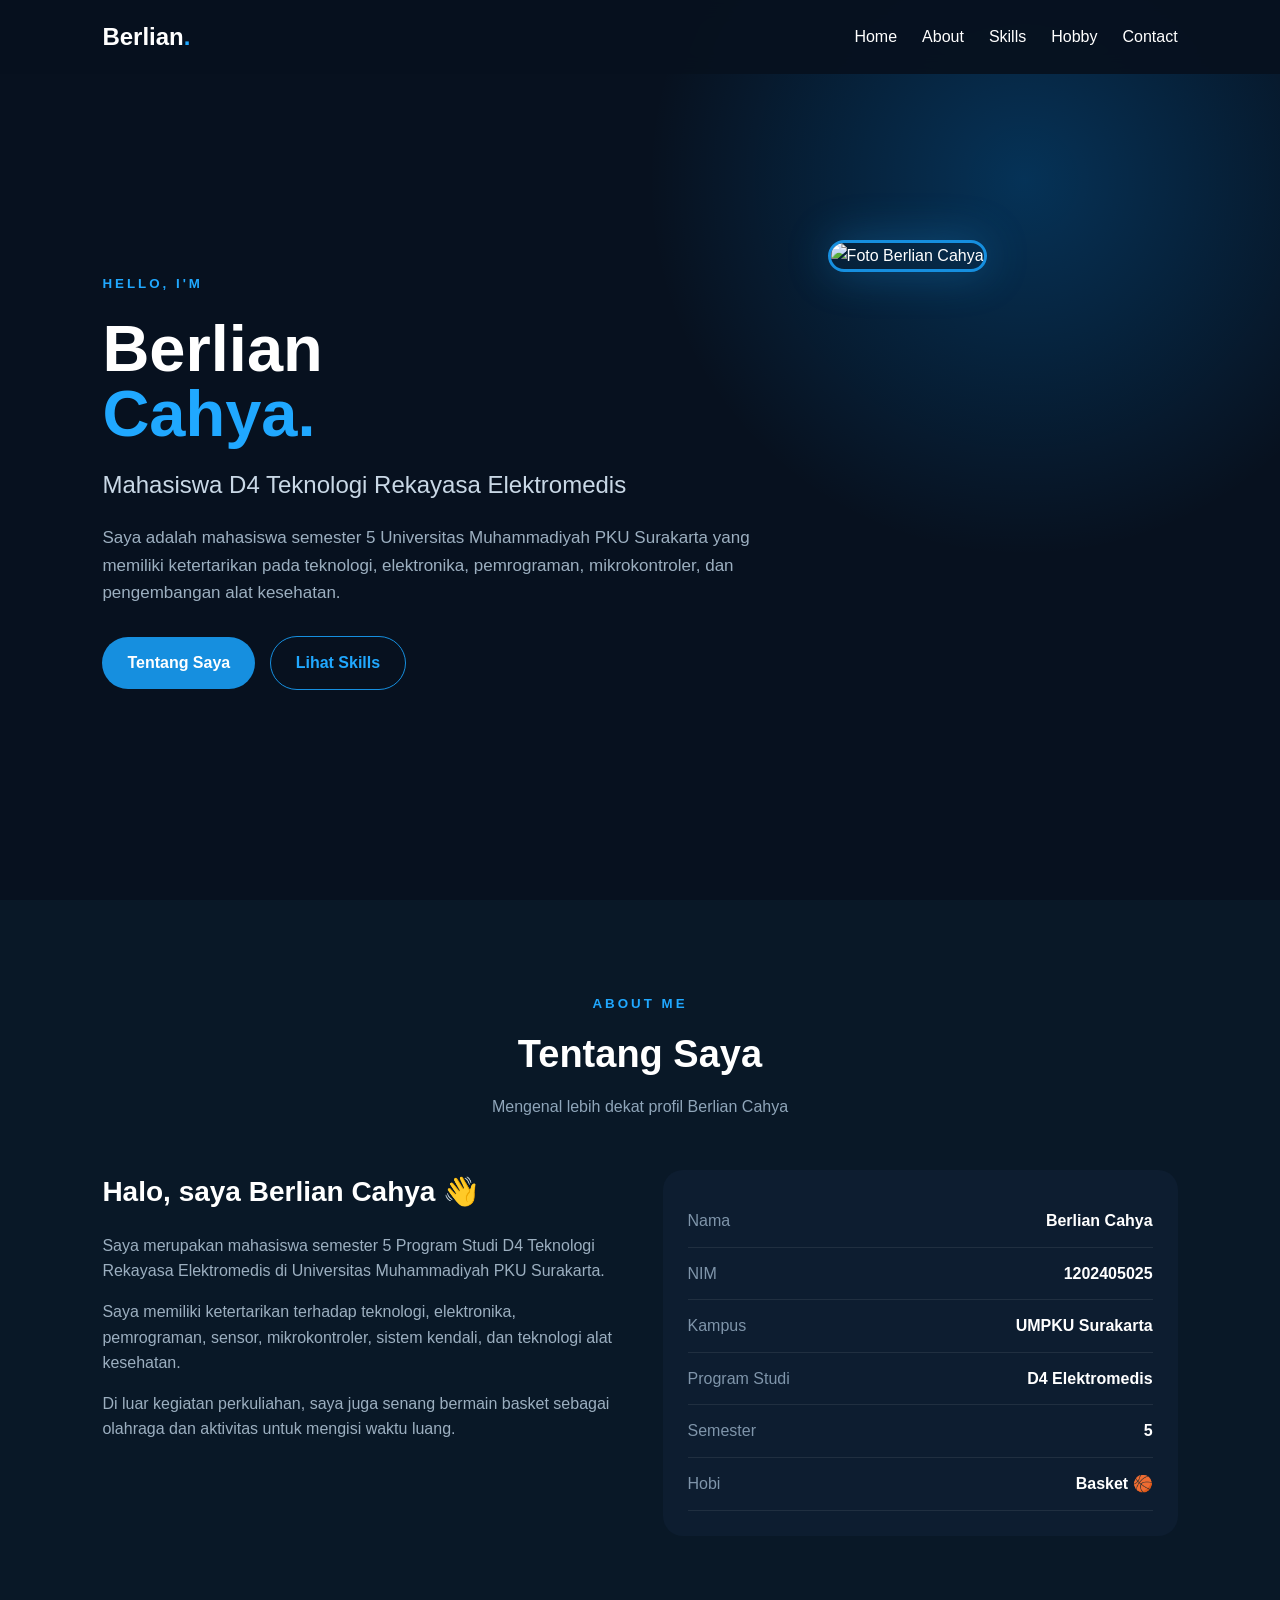
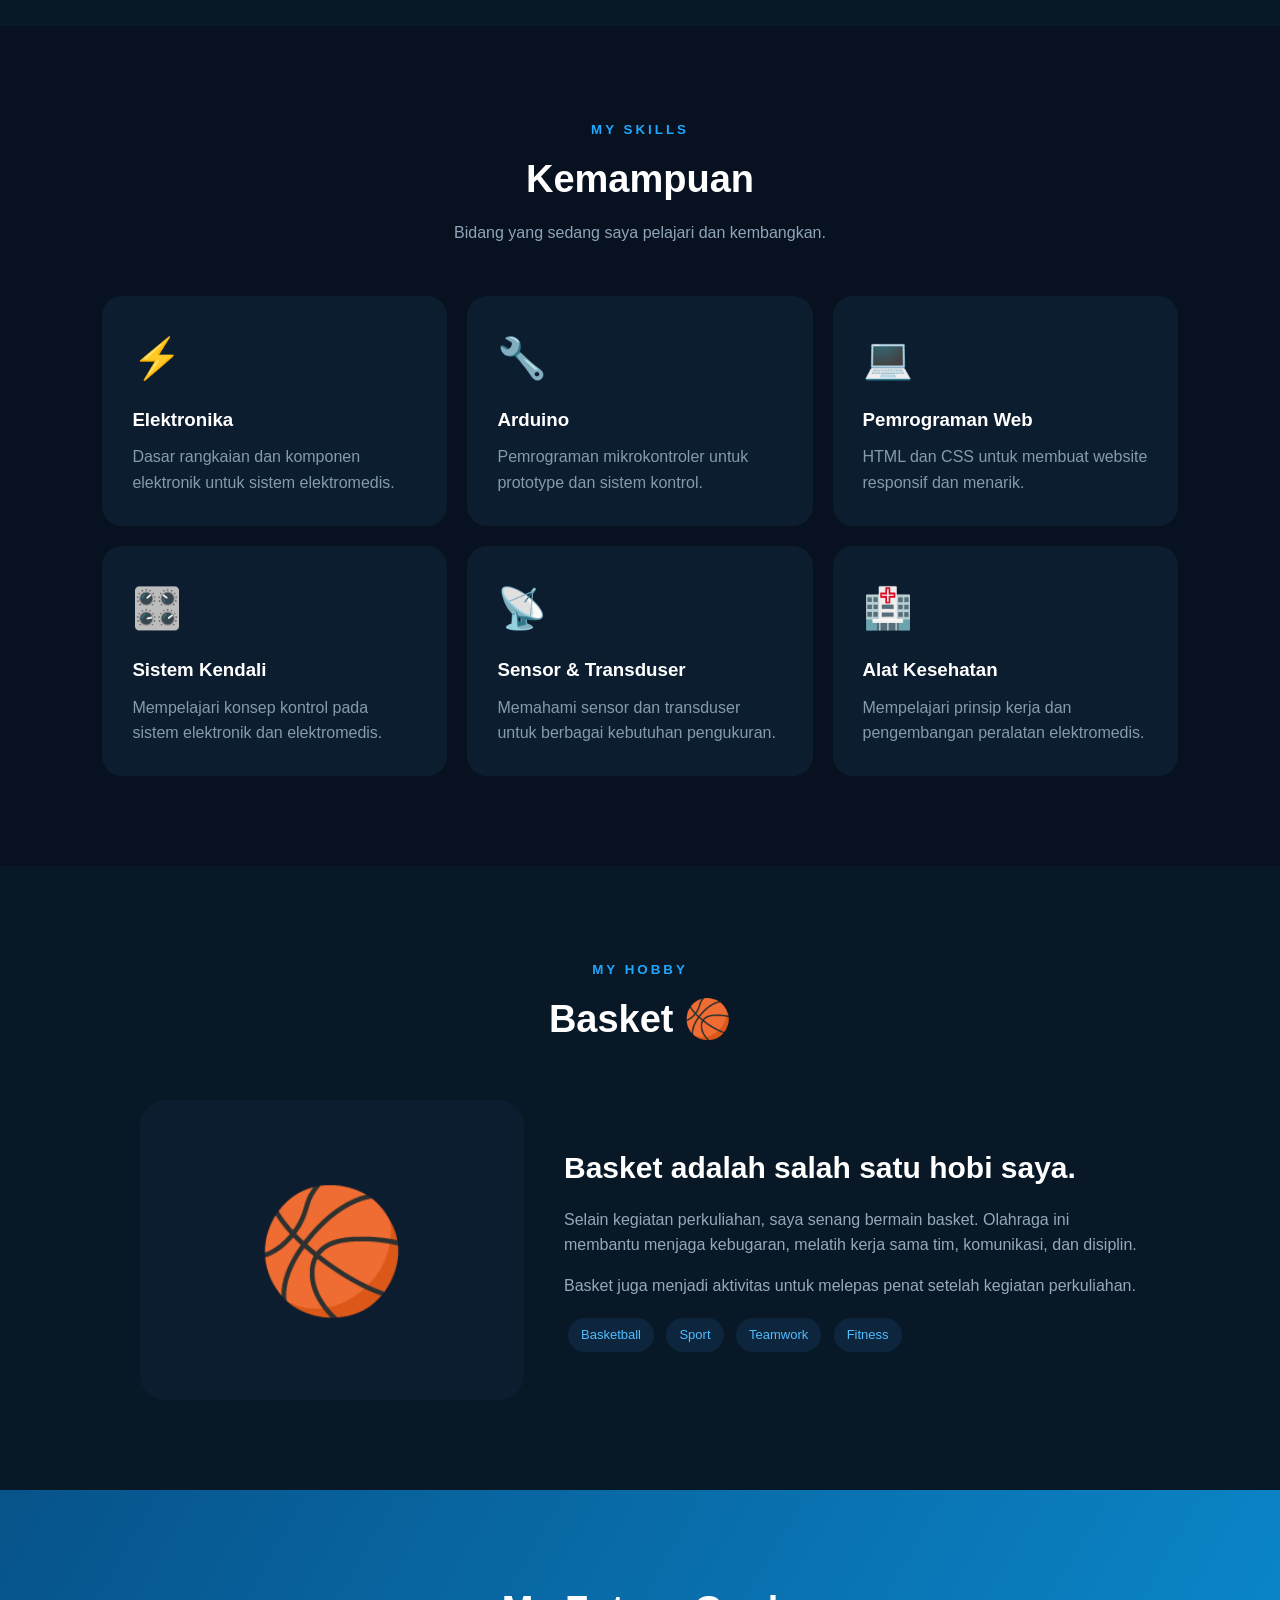
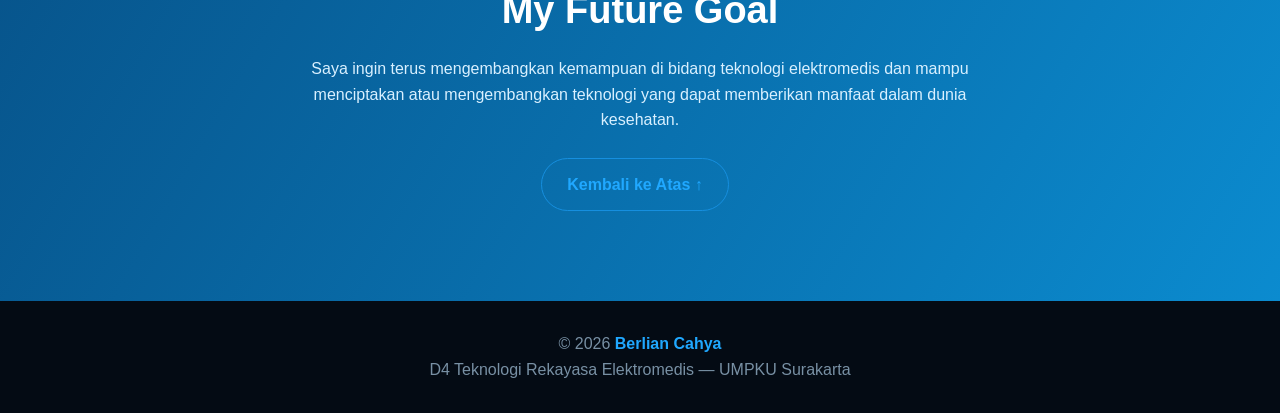
==== modul3.html/tugas diri.html @ 7094d44f "init" ====
<!DOCTYPE html>
<html lang="id">
<head>
    <meta charset="UTF-8">
    <meta name="viewport" content="width=device-width, initial-scale=1.0">

    <title>Profil Berlian Cahya</title>

    <style>

        * {
            margin: 0;
            padding: 0;
            box-sizing: border-box;
            scroll-behavior: smooth;
        }

        body {
            font-family: Arial, sans-serif;
            background: #07111f;
            color: white;
            line-height: 1.6;
        }

        /* NAVBAR */

        nav {
            position: fixed;
            top: 0;
            width: 100%;
            padding: 18px 8%;
            display: flex;
            justify-content: space-between;
            align-items: center;
            background: rgba(7, 17, 31, 0.95);
            backdrop-filter: blur(10px);
            z-index: 1000;
        }

        .logo {
            font-size: 24px;
            font-weight: bold;
        }

        .logo span {
            color: #20a8ff;
        }

        nav ul {
            display: flex;
            list-style: none;
            gap: 25px;
        }

        nav ul li a {
            color: white;
            text-decoration: none;
            transition: 0.3s;
        }

        nav ul li a:hover {
            color: #20a8ff;
        }


        /* HERO */

        .hero {
            min-height: 100vh;
            padding: 130px 8% 70px;

            display: flex;
            justify-content: space-between;
            align-items: center;
            gap: 60px;

            background:
                radial-gradient(
                    circle at 80% 20%,
                    rgba(0, 150, 255, 0.25),
                    transparent 30%
                ),
                #07111f;
        }

        .hero-text {
            max-width: 650px;
        }

        .hero-text small {
            color: #20a8ff;
            letter-spacing: 3px;
            font-weight: bold;
        }

        .hero h1 {
            font-size: 65px;
            line-height: 1;
            margin: 20px 0;
        }

        .hero h1 span {
            color: #20a8ff;
        }

        .hero h2 {
            font-size: 24px;
            color: #c9d8e6;
            font-weight: normal;
            margin-bottom: 20px;
        }

        .hero p {
            color: #9cafc0;
            font-size: 17px;
            margin-bottom: 30px;
        }


        /* BUTTON */

        .btn {
            display: inline-block;
            padding: 13px 25px;
            border-radius: 30px;
            text-decoration: none;
            font-weight: bold;
            margin-right: 10px;
            transition: 0.3s;
        }

        .primary {
            background: #168fdf;
            color: white;
        }

        .primary:hover {
            background: #20a8ff;
            transform: translateY(-4px);
        }

        .outline {
            border: 1px solid #168fdf;
            color: #20a8ff;
        }

        .outline:hover {
            background: #168fdf;
            color: white;
        }


        /* FOTO */

        .photo {
            width: 350px;
            height: 480px;
            flex-shrink: 0;
        }

        .photo img {
            width: 100%;
            height: 100%;
            object-fit: cover;
            object-position: center;

            border-radius: 30px;
            border: 3px solid #168fdf;

            box-shadow:
                0 0 45px rgba(32, 168, 255, 0.3);
        }


        /* SECTION */

        section {
            padding: 90px 8%;
        }

        .dark {
            background: #091827;
        }

        .title {
            text-align: center;
            margin-bottom: 50px;
        }

        .title small {
            color: #20a8ff;
            letter-spacing: 3px;
            font-weight: bold;
        }

        .title h2 {
            font-size: 38px;
            margin-top: 8px;
        }

        .title p {
            color: #8fa5b9;
            margin-top: 10px;
        }


        /* ABOUT */

        .about {
            max-width: 1100px;
            margin: auto;

            display: grid;
            grid-template-columns: 1fr 1fr;
            gap: 45px;
        }

        .about h3 {
            font-size: 28px;
            margin-bottom: 18px;
        }

        .about p {
            color: #9cafc0;
            margin-bottom: 15px;
        }

        .bio {
            background: #0d1d30;
            border-radius: 20px;
            padding: 25px;
        }

        .data {
            display: flex;
            justify-content: space-between;
            gap: 20px;

            padding: 13px 0;

            border-bottom:
                1px solid rgba(255,255,255,0.08);
        }

        .data span:first-child {
            color: #7f95aa;
        }

        .data span:last-child {
            font-weight: bold;
            text-align: right;
        }


        /* SKILLS */

        .cards {
            max-width: 1100px;
            margin: auto;

            display: grid;
            grid-template-columns:
                repeat(3, 1fr);

            gap: 20px;
        }

        .card {
            background: #0d1d30;
            padding: 30px;
            border-radius: 20px;

            transition: 0.3s;
        }

        .card:hover {
            transform: translateY(-8px);
            border: 1px solid #168fdf;
            box-shadow:
                0 15px 30px
                rgba(0,150,255,0.1);
        }

        .icon {
            font-size: 40px;
            margin-bottom: 15px;
        }

        .card p {
            color: #849aae;
            margin-top: 10px;
        }


        /* HOBBY */

        .hobby {
            max-width: 1000px;
            margin: auto;

            display: grid;
            grid-template-columns:
                0.8fr 1.2fr;

            gap: 40px;

            align-items: center;
        }

        .basket {
            height: 300px;

            background: #0d1d30;

            border-radius: 25px;

            display: flex;
            justify-content: center;
            align-items: center;

            font-size: 120px;
        }

        .hobby h3 {
            font-size: 30px;
            margin-bottom: 15px;
        }

        .hobby p {
            color: #94a9bc;
            margin-bottom: 15px;
        }

        .tags span {
            display: inline-block;

            background: #0d263d;
            color: #50bdff;

            padding: 7px 13px;

            border-radius: 20px;

            margin: 4px;

            font-size: 13px;
        }


        /* FUTURE GOAL */

        .goal {
            text-align: center;

            background:
                linear-gradient(
                    120deg,
                    #07538a,
                    #0b8bcf
                );
        }

        .goal h2 {
            font-size: 38px;
        }

        .goal p {
            max-width: 700px;

            margin:
                15px auto 25px;

            color: #d9f0ff;
        }


        /* FOOTER */

        footer {
            background: #040b14;

            padding: 30px;

            text-align: center;

            color: #7890a4;
        }

        footer strong {
            color: #20a8ff;
        }


        /* RESPONSIVE */

        @media(max-width: 800px) {

            nav ul {
                display: none;
            }

            .hero {
                flex-direction: column-reverse;
                text-align: center;

                padding-top: 100px;
            }

            .photo {
                width: 280px;
                height: 380px;
            }

            .hero h1 {
                font-size: 45px;
            }

            .about,
            .hobby {
                grid-template-columns: 1fr;
            }

            .cards {
                grid-template-columns: 1fr;
            }
        }

    </style>
</head>


<body>


<!-- ================= NAVBAR ================= -->

<nav>

    <div class="logo">
        Berlian<span>.</span>
    </div>

    <ul>

        <li>
            <a href="#home">Home</a>
        </li>

        <li>
            <a href="#about">About</a>
        </li>

        <li>
            <a href="#skills">Skills</a>
        </li>

        <li>
            <a href="#hobby">Hobby</a>
        </li>

        <li>
            <a href="#contact">Contact</a>
        </li>

    </ul>

</nav>


<!-- ================= HERO ================= -->

<header class="hero" id="home">

    <div class="hero-text">

        <small>
            HELLO, I'M
        </small>

        <h1>
            Berlian
            <br>
            <span>Cahya.</span>
        </h1>

        <h2>
            Mahasiswa D4 Teknologi Rekayasa Elektromedis
        </h2>

        <p>
            Saya adalah mahasiswa semester 5 Universitas
            Muhammadiyah PKU Surakarta yang memiliki ketertarikan
            pada teknologi, elektronika, pemrograman, mikrokontroler,
            dan pengembangan alat kesehatan.
        </p>

        <a
            href="#about"
            class="btn primary">
            Tentang Saya
        </a>

        <a
            href="#skills"
            class="btn outline">
            Lihat Skills
        </a>

    </div>


    <!-- FOTO KAMU -->

    <div class="photo">

        <img
            src="foto-berlian.png"
            alt="Foto Berlian Cahya">

    </div>

</header>


<!-- ================= ABOUT ================= -->

<section
    class="dark"
    id="about">

    <div class="title">

        <small>
            ABOUT ME
        </small>

        <h2>
            Tentang Saya
        </h2>

        <p>
            Mengenal lebih dekat profil Berlian Cahya
        </p>

    </div>


    <div class="about">

        <div>

            <h3>
                Halo, saya Berlian Cahya 👋
            </h3>

            <p>
                Saya merupakan mahasiswa semester 5 Program Studi
                D4 Teknologi Rekayasa Elektromedis di Universitas
                Muhammadiyah PKU Surakarta.
            </p>

            <p>
                Saya memiliki ketertarikan terhadap teknologi,
                elektronika, pemrograman, sensor, mikrokontroler,
                sistem kendali, dan teknologi alat kesehatan.
            </p>

            <p>
                Di luar kegiatan perkuliahan, saya juga senang
                bermain basket sebagai olahraga dan aktivitas
                untuk mengisi waktu luang.
            </p>

        </div>


        <div class="bio">

            <div class="data">
                <span>Nama</span>
                <span>Berlian Cahya</span>
            </div>

            <div class="data">
                <span>NIM</span>
                <span>1202405025</span>
            </div>

            <div class="data">
                <span>Kampus</span>
                <span>UMPKU Surakarta</span>
            </div>

            <div class="data">
                <span>Program Studi</span>
                <span>D4 Elektromedis</span>
            </div>

            <div class="data">
                <span>Semester</span>
                <span>5</span>
            </div>

            <div class="data">
                <span>Hobi</span>
                <span>Basket 🏀</span>
            </div>

        </div>

    </div>

</section>


<!-- ================= SKILLS ================= -->

<section id="skills">

    <div class="title">

        <small>
            MY SKILLS
        </small>

        <h2>
            Kemampuan
        </h2>

        <p>
            Bidang yang sedang saya pelajari dan kembangkan.
        </p>

    </div>


    <div class="cards">


        <div class="card">

            <div class="icon">
                ⚡
            </div>

            <h3>
                Elektronika
            </h3>

            <p>
                Dasar rangkaian dan komponen elektronik
                untuk sistem elektromedis.
            </p>

        </div>


        <div class="card">

            <div class="icon">
                🔧
            </div>

            <h3>
                Arduino
            </h3>

            <p>
                Pemrograman mikrokontroler untuk prototype
                dan sistem kontrol.
            </p>

        </div>


        <div class="card">

            <div class="icon">
                💻
            </div>

            <h3>
                Pemrograman Web
            </h3>

            <p>
                HTML dan CSS untuk membuat website
                responsif dan menarik.
            </p>

        </div>


        <div class="card">

            <div class="icon">
                🎛️
            </div>

            <h3>
                Sistem Kendali
            </h3>

            <p>
                Mempelajari konsep kontrol pada sistem
                elektronik dan elektromedis.
            </p>

        </div>


        <div class="card">

            <div class="icon">
                📡
            </div>

            <h3>
                Sensor & Transduser
            </h3>

            <p>
                Memahami sensor dan transduser untuk
                berbagai kebutuhan pengukuran.
            </p>

        </div>


        <div class="card">

            <div class="icon">
                🏥
            </div>

            <h3>
                Alat Kesehatan
            </h3>

            <p>
                Mempelajari prinsip kerja dan pengembangan
                peralatan elektromedis.
            </p>

        </div>

    </div>

</section>


<!-- ================= HOBBY ================= -->

<section
    class="dark"
    id="hobby">

    <div class="title">

        <small>
            MY HOBBY
        </small>

        <h2>
            Basket 🏀
        </h2>

    </div>


    <div class="hobby">

        <div class="basket">
            🏀
        </div>


        <div>

            <h3>
                Basket adalah salah satu hobi saya.
            </h3>

            <p>
                Selain kegiatan perkuliahan, saya senang
                bermain basket. Olahraga ini membantu menjaga
                kebugaran, melatih kerja sama tim, komunikasi,
                dan disiplin.
            </p>

            <p>
                Basket juga menjadi aktivitas untuk melepas
                penat setelah kegiatan perkuliahan.
            </p>


            <div class="tags">

                <span>
                    Basketball
                </span>

                <span>
                    Sport
                </span>

                <span>
                    Teamwork
                </span>

                <span>
                    Fitness
                </span>

            </div>

        </div>

    </div>

</section>


<!-- ================= FUTURE GOAL ================= -->

<section
    class="goal"
    id="contact">

    <h2>
        My Future Goal
    </h2>

    <p>
        Saya ingin terus mengembangkan kemampuan di bidang
        teknologi elektromedis dan mampu menciptakan atau
        mengembangkan teknologi yang dapat memberikan manfaat
        dalam dunia kesehatan.
    </p>

    <a
        href="#home"
        class="btn outline">

        Kembali ke Atas ↑

    </a>

</section>


<!-- ================= FOOTER ================= -->

<footer>

    <p>
        © 2026
        <strong>
            Berlian Cahya
        </strong>
    </p>

    <p>
        D4 Teknologi Rekayasa Elektromedis —
        UMPKU Surakarta
    </p>

</footer>


</body>
</html>
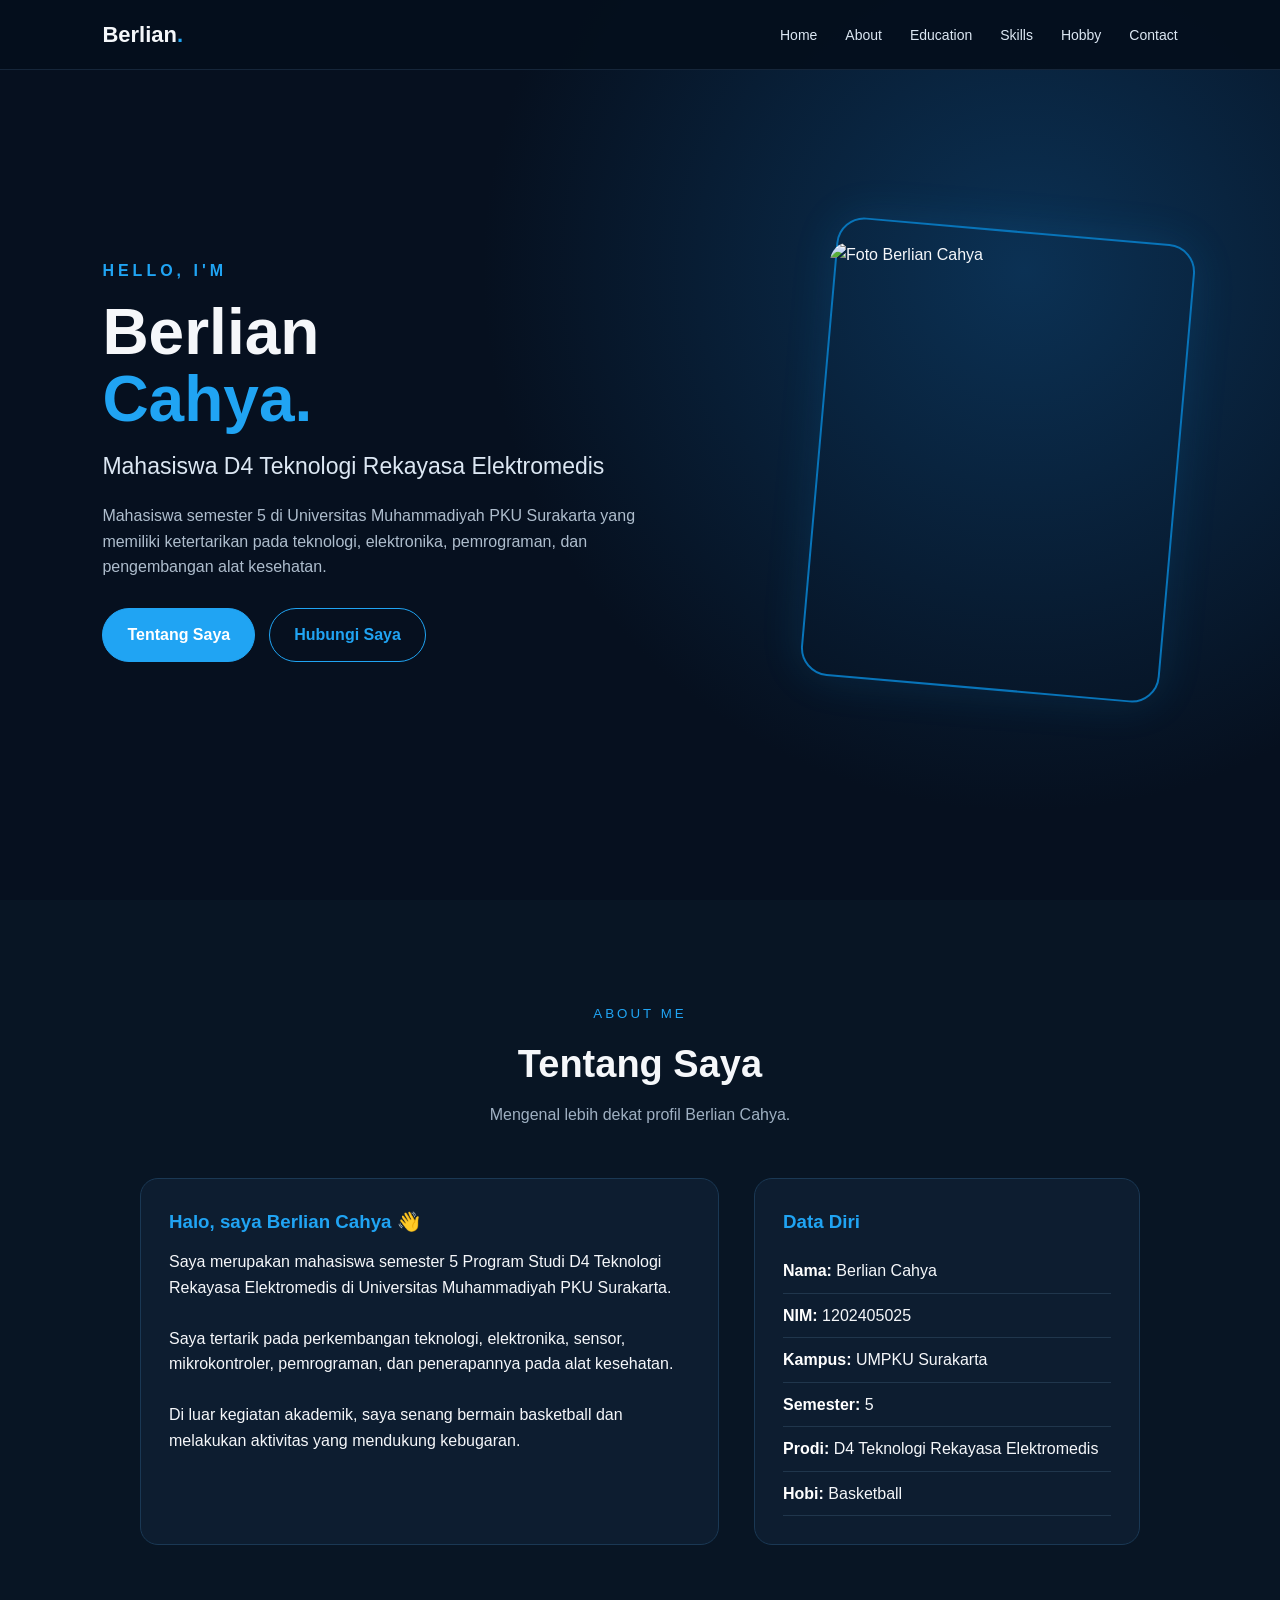
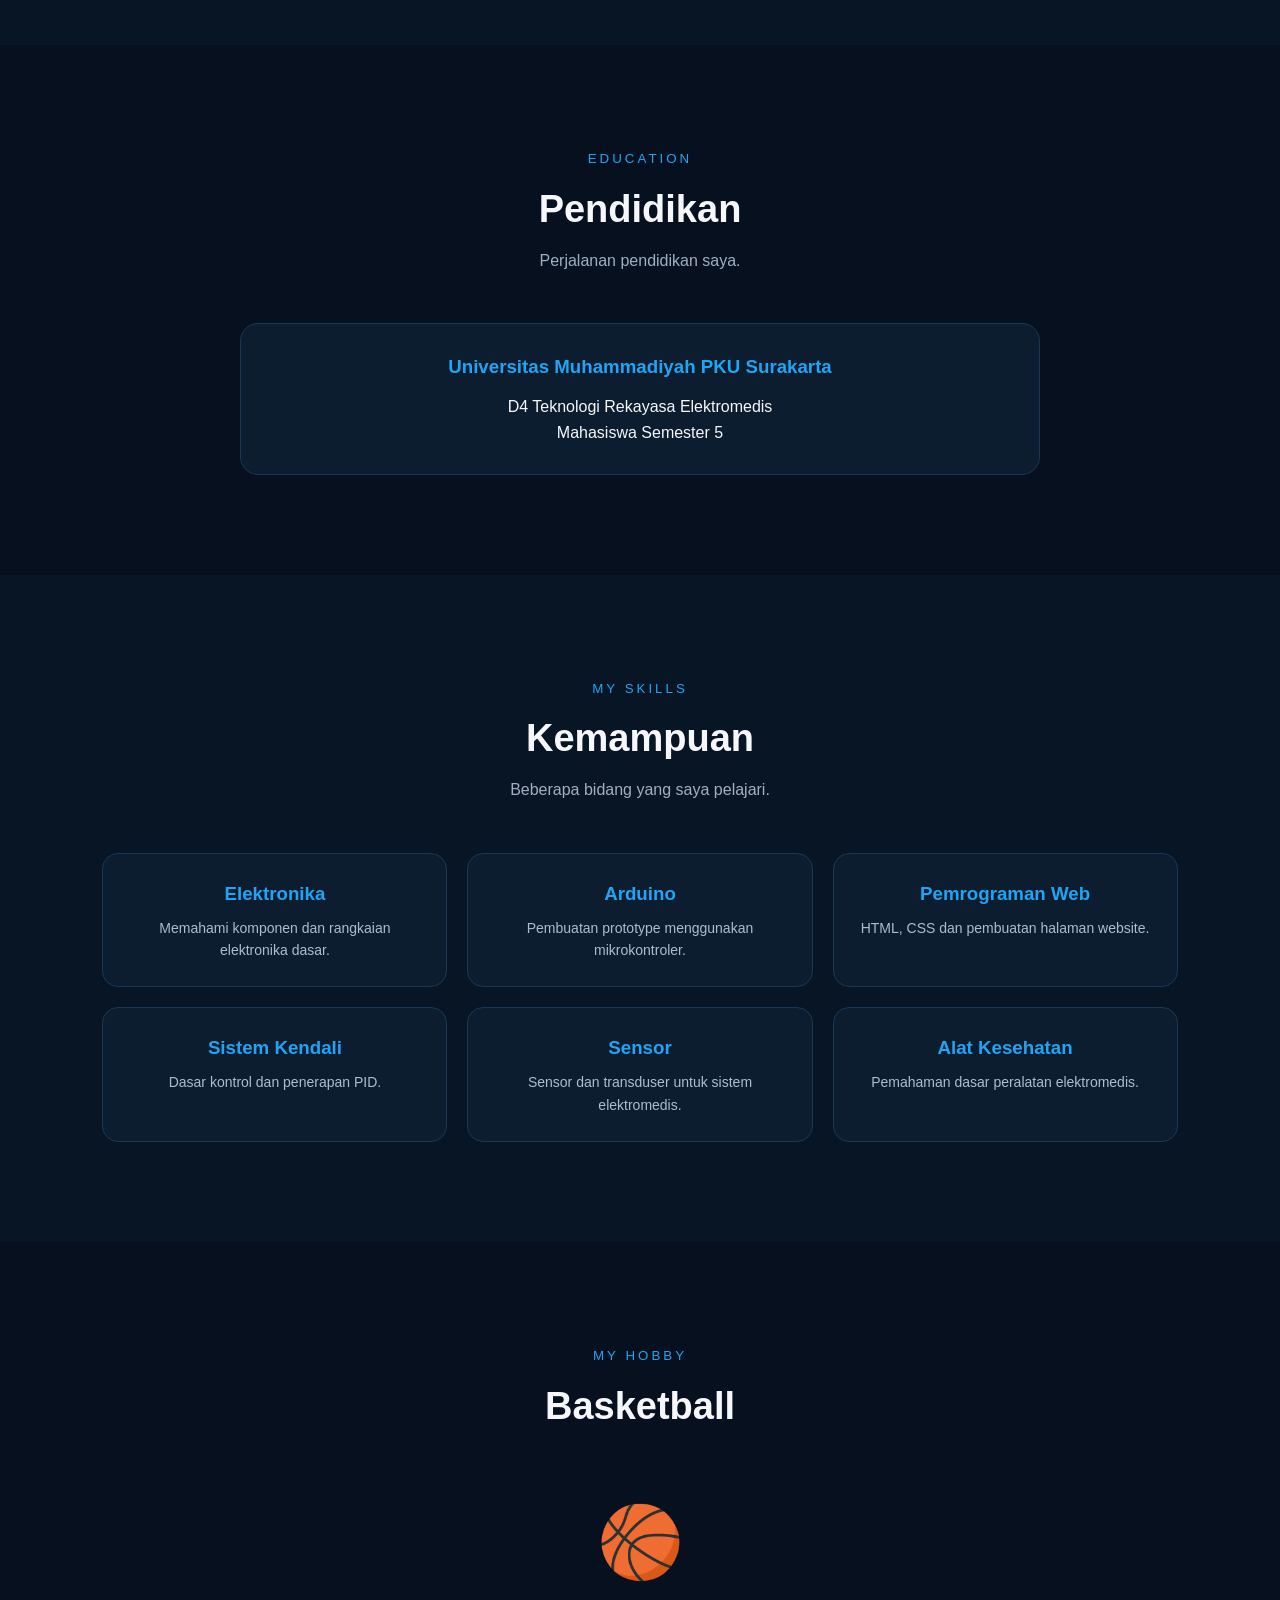
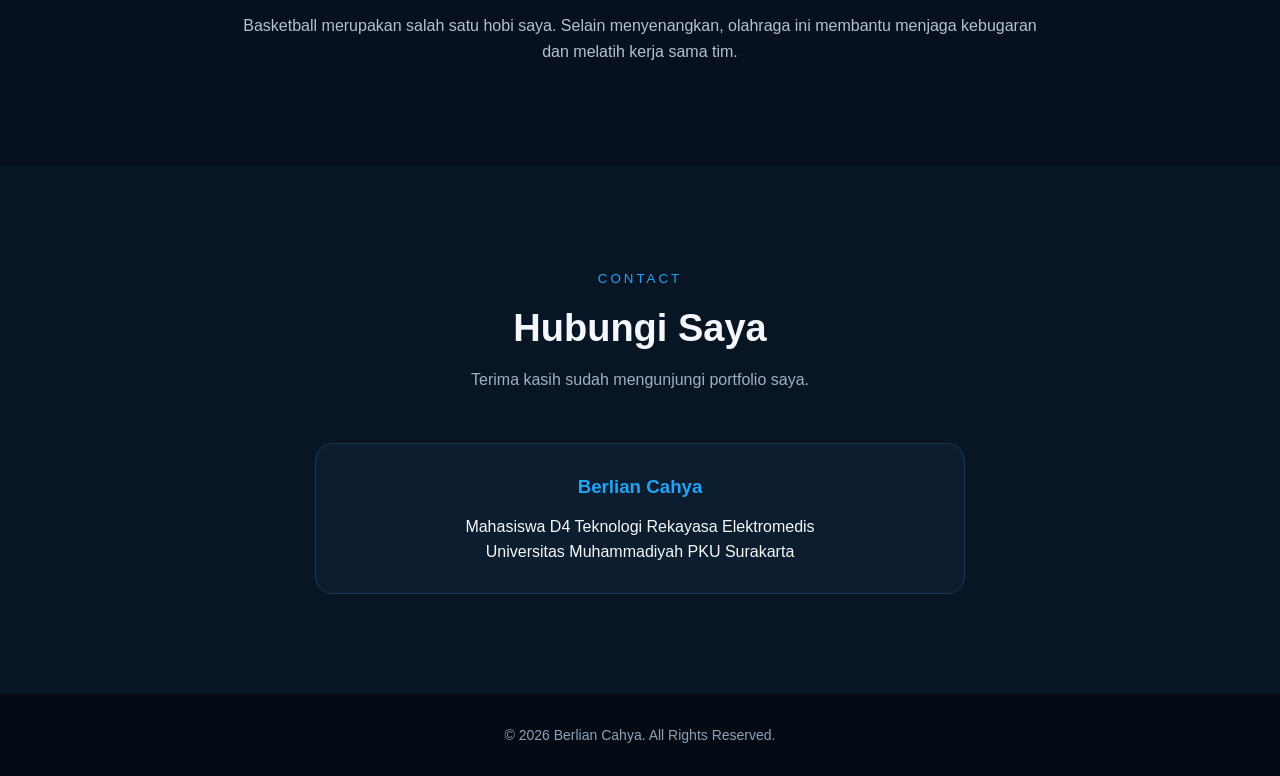
==== commit 08897056: "init" ====
--- a/modul3.html/tugas diri.html
+++ b/modul3.html/tugas diri.html
@@ -1,438 +1,336 @@
 <!DOCTYPE html>
 <html lang="id">
 <head>
-    <meta charset="UTF-8">
-    <meta name="viewport" content="width=device-width, initial-scale=1.0">
-
-    <title>Profil Berlian Cahya</title>
-
-    <style>
-
-        * {
-            margin: 0;
-            padding: 0;
-            box-sizing: border-box;
-            scroll-behavior: smooth;
-        }
-
-        body {
-            font-family: Arial, sans-serif;
-            background: #07111f;
-            color: white;
-            line-height: 1.6;
-        }
-
-        /* NAVBAR */
-
-        nav {
-            position: fixed;
-            top: 0;
-            width: 100%;
-            padding: 18px 8%;
-            display: flex;
-            justify-content: space-between;
-            align-items: center;
-            background: rgba(7, 17, 31, 0.95);
-            backdrop-filter: blur(10px);
-            z-index: 1000;
-        }
-
-        .logo {
-            font-size: 24px;
-            font-weight: bold;
-        }
-
-        .logo span {
-            color: #20a8ff;
-        }
-
-        nav ul {
-            display: flex;
-            list-style: none;
-            gap: 25px;
-        }
-
-        nav ul li a {
-            color: white;
-            text-decoration: none;
-            transition: 0.3s;
-        }
-
-        nav ul li a:hover {
-            color: #20a8ff;
-        }
-
-
-        /* HERO */
-
-        .hero {
-            min-height: 100vh;
-            padding: 130px 8% 70px;
-
-            display: flex;
-            justify-content: space-between;
-            align-items: center;
-            gap: 60px;
-
-            background:
-                radial-gradient(
-                    circle at 80% 20%,
-                    rgba(0, 150, 255, 0.25),
-                    transparent 30%
-                ),
-                #07111f;
-        }
-
-        .hero-text {
-            max-width: 650px;
-        }
-
-        .hero-text small {
-            color: #20a8ff;
-            letter-spacing: 3px;
-            font-weight: bold;
-        }
-
-        .hero h1 {
-            font-size: 65px;
-            line-height: 1;
-            margin: 20px 0;
-        }
-
-        .hero h1 span {
-            color: #20a8ff;
-        }
-
-        .hero h2 {
-            font-size: 24px;
-            color: #c9d8e6;
-            font-weight: normal;
-            margin-bottom: 20px;
-        }
-
-        .hero p {
-            color: #9cafc0;
-            font-size: 17px;
-            margin-bottom: 30px;
-        }
-
-
-        /* BUTTON */
-
-        .btn {
-            display: inline-block;
-            padding: 13px 25px;
-            border-radius: 30px;
-            text-decoration: none;
-            font-weight: bold;
-            margin-right: 10px;
-            transition: 0.3s;
-        }
-
-        .primary {
-            background: #168fdf;
-            color: white;
-        }
-
-        .primary:hover {
-            background: #20a8ff;
-            transform: translateY(-4px);
-        }
-
-        .outline {
-            border: 1px solid #168fdf;
-            color: #20a8ff;
-        }
-
-        .outline:hover {
-            background: #168fdf;
-            color: white;
-        }
-
-
-        /* FOTO */
-
-        .photo {
-            width: 350px;
-            height: 480px;
-            flex-shrink: 0;
-        }
-
-        .photo img {
-            width: 100%;
-            height: 100%;
-            object-fit: cover;
-            object-position: center;
-
-            border-radius: 30px;
-            border: 3px solid #168fdf;
-
-            box-shadow:
-                0 0 45px rgba(32, 168, 255, 0.3);
-        }
-
-
-        /* SECTION */
-
-        section {
-            padding: 90px 8%;
-        }
-
-        .dark {
-            background: #091827;
-        }
-
-        .title {
-            text-align: center;
-            margin-bottom: 50px;
-        }
-
-        .title small {
-            color: #20a8ff;
-            letter-spacing: 3px;
-            font-weight: bold;
-        }
-
-        .title h2 {
-            font-size: 38px;
-            margin-top: 8px;
-        }
-
-        .title p {
-            color: #8fa5b9;
-            margin-top: 10px;
-        }
-
-
-        /* ABOUT */
-
-        .about {
-            max-width: 1100px;
-            margin: auto;
-
-            display: grid;
-            grid-template-columns: 1fr 1fr;
-            gap: 45px;
-        }
-
-        .about h3 {
-            font-size: 28px;
-            margin-bottom: 18px;
-        }
-
-        .about p {
-            color: #9cafc0;
-            margin-bottom: 15px;
-        }
-
-        .bio {
-            background: #0d1d30;
-            border-radius: 20px;
-            padding: 25px;
-        }
-
-        .data {
-            display: flex;
-            justify-content: space-between;
-            gap: 20px;
-
-            padding: 13px 0;
-
-            border-bottom:
-                1px solid rgba(255,255,255,0.08);
-        }
-
-        .data span:first-child {
-            color: #7f95aa;
-        }
-
-        .data span:last-child {
-            font-weight: bold;
-            text-align: right;
-        }
-
-
-        /* SKILLS */
-
-        .cards {
-            max-width: 1100px;
-            margin: auto;
-
-            display: grid;
-            grid-template-columns:
-                repeat(3, 1fr);
-
-            gap: 20px;
-        }
-
-        .card {
-            background: #0d1d30;
-            padding: 30px;
-            border-radius: 20px;
-
-            transition: 0.3s;
-        }
-
-        .card:hover {
-            transform: translateY(-8px);
-            border: 1px solid #168fdf;
-            box-shadow:
-                0 15px 30px
-                rgba(0,150,255,0.1);
-        }
-
-        .icon {
-            font-size: 40px;
-            margin-bottom: 15px;
-        }
-
-        .card p {
-            color: #849aae;
-            margin-top: 10px;
-        }
-
-
-        /* HOBBY */
-
-        .hobby {
-            max-width: 1000px;
-            margin: auto;
-
-            display: grid;
-            grid-template-columns:
-                0.8fr 1.2fr;
-
-            gap: 40px;
-
-            align-items: center;
-        }
-
-        .basket {
-            height: 300px;
-
-            background: #0d1d30;
-
-            border-radius: 25px;
-
-            display: flex;
-            justify-content: center;
-            align-items: center;
-
-            font-size: 120px;
-        }
-
-        .hobby h3 {
-            font-size: 30px;
-            margin-bottom: 15px;
-        }
-
-        .hobby p {
-            color: #94a9bc;
-            margin-bottom: 15px;
-        }
-
-        .tags span {
-            display: inline-block;
-
-            background: #0d263d;
-            color: #50bdff;
-
-            padding: 7px 13px;
-
-            border-radius: 20px;
-
-            margin: 4px;
-
-            font-size: 13px;
-        }
-
-
-        /* FUTURE GOAL */
-
-        .goal {
-            text-align: center;
-
-            background:
-                linear-gradient(
-                    120deg,
-                    #07538a,
-                    #0b8bcf
-                );
-        }
-
-        .goal h2 {
-            font-size: 38px;
-        }
-
-        .goal p {
-            max-width: 700px;
-
-            margin:
-                15px auto 25px;
-
-            color: #d9f0ff;
-        }
-
-
-        /* FOOTER */
-
-        footer {
-            background: #040b14;
-
-            padding: 30px;
-
-            text-align: center;
-
-            color: #7890a4;
-        }
-
-        footer strong {
-            color: #20a8ff;
-        }
-
-
-        /* RESPONSIVE */
-
-        @media(max-width: 800px) {
-
-            nav ul {
-                display: none;
-            }
-
-            .hero {
-                flex-direction: column-reverse;
-                text-align: center;
-
-                padding-top: 100px;
-            }
-
-            .photo {
-                width: 280px;
-                height: 380px;
-            }
-
-            .hero h1 {
-                font-size: 45px;
-            }
-
-            .about,
-            .hobby {
-                grid-template-columns: 1fr;
-            }
-
-            .cards {
-                grid-template-columns: 1fr;
-            }
-        }
-
-    </style>
+<meta charset="UTF-8">
+<meta name="viewport" content="width=device-width, initial-scale=1.0">
+
+<title>Berlian Cahya | Portfolio</title>
+
+<style>
+
+*{
+    margin:0;
+    padding:0;
+    box-sizing:border-box;
+    scroll-behavior:smooth;
+}
+
+body{
+    font-family:Arial, Helvetica, sans-serif;
+    background:#06101f;
+    color:#f5f7fa;
+    line-height:1.6;
+}
+
+/* NAVBAR */
+nav{
+    height:70px;
+    display:flex;
+    align-items:center;
+    justify-content:space-between;
+    padding:0 8%;
+    position:fixed;
+    top:0;
+    width:100%;
+    z-index:10;
+    background:rgba(5,15,29,.95);
+    border-bottom:1px solid #16263a;
+}
+
+.logo{
+    font-size:22px;
+    font-weight:700;
+}
+
+.logo span{
+    color:#20a4f3;
+}
+
+nav ul{
+    display:flex;
+    gap:28px;
+    list-style:none;
+}
+
+nav a{
+    color:#dce7f3;
+    text-decoration:none;
+    font-size:14px;
+}
+
+nav a:hover{
+    color:#20a4f3;
+}
+
+/* SECTION */
+section{
+    padding:100px 8%;
+}
+
+/* HOME */
+.hero{
+    min-height:100vh;
+    display:flex;
+    align-items:center;
+    justify-content:space-between;
+    gap:60px;
+    padding-top:120px;
+
+    background:
+    radial-gradient(
+        circle at 80% 30%,
+        #0b3154 0,
+        #06101f 45%
+    );
+}
+
+.hero-text{
+    max-width:620px;
+}
+
+.hello{
+    color:#20a4f3;
+    letter-spacing:4px;
+    font-weight:bold;
+}
+
+h1{
+    font-size:64px;
+    line-height:1.05;
+    margin:15px 0;
+}
+
+h1 span{
+    color:#20a4f3;
+}
+
+.subtitle{
+    font-size:23px;
+    color:#dce7f3;
+    margin-bottom:18px;
+}
+
+.desc{
+    color:#aebdcd;
+    max-width:560px;
+}
+
+/* BUTTON */
+.buttons{
+    margin-top:28px;
+    display:flex;
+    gap:14px;
+}
+
+.btn{
+    padding:13px 24px;
+    border-radius:30px;
+    text-decoration:none;
+    font-weight:bold;
+    border:1px solid #20a4f3;
+    color:#20a4f3;
+}
+
+.btn.primary{
+    background:#20a4f3;
+    color:white;
+}
+
+/* FOTO */
+.photo-box{
+    width:360px;
+    height:460px;
+
+    border:2px solid #0874b9;
+    border-radius:28px;
+
+    padding:10px;
+
+    transform:rotate(5deg);
+
+    box-shadow:
+    0 0 45px rgba(32,164,243,.12);
+}
+
+.photo-box img{
+    width:100%;
+    height:100%;
+
+    object-fit:cover;
+
+    border-radius:20px;
+
+    transform:rotate(-5deg);
+
+    display:block;
+}
+
+/* ABOUT */
+.dark{
+    background:#081524;
+}
+
+.title{
+    text-align:center;
+    margin-bottom:50px;
+}
+
+.title small{
+    color:#20a4f3;
+    letter-spacing:3px;
+}
+
+.title h2{
+    font-size:38px;
+    margin:8px 0;
+}
+
+.title p{
+    color:#9fb0c2;
+}
+
+.about{
+    max-width:1000px;
+    margin:auto;
+
+    display:grid;
+    grid-template-columns:1.5fr 1fr;
+
+    gap:35px;
+}
+
+.card{
+    background:#0d1d30;
+
+    border:1px solid #1a3854;
+
+    border-radius:18px;
+
+    padding:28px;
+}
+
+.card h3{
+    color:#20a4f3;
+    margin-bottom:12px;
+}
+
+.data p{
+    padding:9px 0;
+    border-bottom:1px solid #20364c;
+}
+
+.data b{
+    color:white;
+}
+
+/* SKILLS */
+.skills{
+    display:grid;
+
+    grid-template-columns:
+    repeat(3,1fr);
+
+    gap:20px;
+
+    max-width:1100px;
+
+    margin:auto;
+}
+
+.skill{
+    background:#0d1d30;
+
+    border:1px solid #1a3854;
+
+    border-radius:16px;
+
+    padding:25px;
+
+    text-align:center;
+}
+
+.skill h3{
+    margin-bottom:8px;
+    color:#20a4f3;
+}
+
+.skill p{
+    color:#aebdcd;
+    font-size:14px;
+}
+
+/* HOBBY */
+.hobby{
+    max-width:800px;
+    margin:auto;
+
+    text-align:center;
+}
+
+.basket{
+    font-size:70px;
+    margin-bottom:15px;
+}
+
+.hobby p{
+    color:#b4c2d0;
+}
+
+/* FOOTER */
+footer{
+    text-align:center;
+
+    padding:30px;
+
+    background:#040b15;
+
+    color:#8fa1b5;
+
+    font-size:14px;
+}
+
+/* RESPONSIVE */
+@media(max-width:800px){
+
+    nav ul{
+        gap:12px;
+    }
+
+    nav a{
+        font-size:12px;
+    }
+
+    .hero{
+        flex-direction:column;
+        text-align:center;
+    }
+
+    h1{
+        font-size:48px;
+    }
+
+    .photo-box{
+        width:280px;
+        height:350px;
+    }
+
+    .about,
+    .skills{
+        grid-template-columns:1fr;
+    }
+
+    .buttons{
+        justify-content:center;
+    }
+}
+
+</style>
+
 </head>
 
-
 <body>
 
-
-<!-- ================= NAVBAR ================= -->
+<!-- NAVBAR -->
 
 <nav>
 
@@ -451,6 +349,10 @@
         </li>
 
         <li>
+            <a href="#education">Education</a>
+        </li>
+
+        <li>
             <a href="#skills">Skills</a>
         </li>
 
@@ -467,15 +369,15 @@
 </nav>
 
 
-<!-- ================= HERO ================= -->
-
-<header class="hero" id="home">
+<!-- HOME -->
+
+<section class="hero" id="home">
 
     <div class="hero-text">
 
-        <small>
+        <div class="hello">
             HELLO, I'M
-        </small>
+        </div>
 
         <h1>
             Berlian
@@ -483,50 +385,50 @@
             <span>Cahya.</span>
         </h1>
 
-        <h2>
+        <div class="subtitle">
             Mahasiswa D4 Teknologi Rekayasa Elektromedis
-        </h2>
-
-        <p>
-            Saya adalah mahasiswa semester 5 Universitas
-            Muhammadiyah PKU Surakarta yang memiliki ketertarikan
-            pada teknologi, elektronika, pemrograman, mikrokontroler,
-            dan pengembangan alat kesehatan.
-        </p>
-
-        <a
-            href="#about"
-            class="btn primary">
-            Tentang Saya
-        </a>
-
-        <a
-            href="#skills"
-            class="btn outline">
-            Lihat Skills
-        </a>
-
-    </div>
-
-
-    <!-- FOTO KAMU -->
-
-    <div class="photo">
+        </div>
+
+        <p class="desc">
+
+            Mahasiswa semester 5 di Universitas
+            Muhammadiyah PKU Surakarta yang memiliki
+            ketertarikan pada teknologi, elektronika,
+            pemrograman, dan pengembangan alat kesehatan.
+
+        </p>
+
+        <div class="buttons">
+
+            <a class="btn primary" href="#about">
+                Tentang Saya
+            </a>
+
+            <a class="btn" href="#contact">
+                Hubungi Saya
+            </a>
+
+        </div>
+
+    </div>
+
+
+    <!-- FOTO KAMU SUDAH TERTANAM DI SINI -->
+
+    <div class="photo-box">
 
         <img
-            src="foto-berlian.png"
-            alt="Foto Berlian Cahya">
-
-    </div>
-
-</header>
-
-
-<!-- ================= ABOUT ================= -->
-
-<section
-    class="dark"
-    id="about">
+        src="[data-uri]"
+        alt="Foto Berlian Cahya">
+
+    </div>
+
+</section>
+
+
+<!-- ABOUT -->
+
+<section class="dark" id="about">
 
     <div class="title">
 
@@ -539,7 +441,7 @@
         </h2>
 
         <p>
-            Mengenal lebih dekat profil Berlian Cahya
+            Mengenal lebih dekat profil Berlian Cahya.
         </p>
 
     </div>
@@ -547,64 +449,75 @@
 
     <div class="about">
 
-        <div>
+
+        <div class="card">
 
             <h3>
                 Halo, saya Berlian Cahya 👋
             </h3>
 
             <p>
-                Saya merupakan mahasiswa semester 5 Program Studi
-                D4 Teknologi Rekayasa Elektromedis di Universitas
-                Muhammadiyah PKU Surakarta.
-            </p>
-
-            <p>
-                Saya memiliki ketertarikan terhadap teknologi,
-                elektronika, pemrograman, sensor, mikrokontroler,
-                sistem kendali, dan teknologi alat kesehatan.
-            </p>
-
-            <p>
-                Di luar kegiatan perkuliahan, saya juga senang
-                bermain basket sebagai olahraga dan aktivitas
-                untuk mengisi waktu luang.
-            </p>
-
-        </div>
-
-
-        <div class="bio">
-
-            <div class="data">
-                <span>Nama</span>
-                <span>Berlian Cahya</span>
-            </div>
-
-            <div class="data">
-                <span>NIM</span>
-                <span>1202405025</span>
-            </div>
-
-            <div class="data">
-                <span>Kampus</span>
-                <span>UMPKU Surakarta</span>
-            </div>
-
-            <div class="data">
-                <span>Program Studi</span>
-                <span>D4 Elektromedis</span>
-            </div>
-
-            <div class="data">
-                <span>Semester</span>
-                <span>5</span>
-            </div>
-
-            <div class="data">
-                <span>Hobi</span>
-                <span>Basket 🏀</span>
-            </div>
+                Saya merupakan mahasiswa semester 5
+                Program Studi D4 Teknologi Rekayasa
+                Elektromedis di Universitas Muhammadiyah
+                PKU Surakarta.
+            </p>
+
+            <br>
+
+            <p>
+                Saya tertarik pada perkembangan teknologi,
+                elektronika, sensor, mikrokontroler,
+                pemrograman, dan penerapannya pada
+                alat kesehatan.
+            </p>
+
+            <br>
+
+            <p>
+                Di luar kegiatan akademik, saya senang
+                bermain basketball dan melakukan aktivitas
+                yang mendukung kebugaran.
+            </p>
+
+        </div>
+
+
+        <div class="card data">
+
+            <h3>
+                Data Diri
+            </h3>
+
+            <p>
+                <b>Nama:</b>
+                Berlian Cahya
+            </p>
+
+            <p>
+                <b>NIM:</b>
+                1202405025
+            </p>
+
+            <p>
+                <b>Kampus:</b>
+                UMPKU Surakarta
+            </p>
+
+            <p>
+                <b>Semester:</b>
+                5
+            </p>
+
+            <p>
+                <b>Prodi:</b>
+                D4 Teknologi Rekayasa Elektromedis
+            </p>
+
+            <p>
+                <b>Hobi:</b>
+                Basketball
+            </p>
 
         </div>
 
@@ -613,9 +526,55 @@
 </section>
 
 
-<!-- ================= SKILLS ================= -->
-
-<section id="skills">
+<!-- EDUCATION -->
+
+<section id="education">
+
+    <div class="title">
+
+        <small>
+            EDUCATION
+        </small>
+
+        <h2>
+            Pendidikan
+        </h2>
+
+        <p>
+            Perjalanan pendidikan saya.
+        </p>
+
+    </div>
+
+
+    <div
+    class="card"
+    style="
+    max-width:800px;
+    margin:auto;
+    text-align:center;
+    ">
+
+        <h3>
+            Universitas Muhammadiyah PKU Surakarta
+        </h3>
+
+        <p>
+            D4 Teknologi Rekayasa Elektromedis
+        </p>
+
+        <p>
+            Mahasiswa Semester 5
+        </p>
+
+    </div>
+
+</section>
+
+
+<!-- SKILLS -->
+
+<section class="dark" id="skills">
 
     <div class="title">
 
@@ -628,118 +587,93 @@
         </h2>
 
         <p>
-            Bidang yang sedang saya pelajari dan kembangkan.
-        </p>
-
-    </div>
-
-
-    <div class="cards">
-
-
-        <div class="card">
-
-            <div class="icon">
-                ⚡
-            </div>
+            Beberapa bidang yang saya pelajari.
+        </p>
+
+    </div>
+
+
+    <div class="skills">
+
+
+        <div class="skill">
 
             <h3>
                 Elektronika
             </h3>
 
             <p>
-                Dasar rangkaian dan komponen elektronik
-                untuk sistem elektromedis.
-            </p>
-
-        </div>
-
-
-        <div class="card">
-
-            <div class="icon">
-                🔧
-            </div>
+                Memahami komponen dan rangkaian
+                elektronika dasar.
+            </p>
+
+        </div>
+
+
+        <div class="skill">
 
             <h3>
                 Arduino
             </h3>
 
             <p>
-                Pemrograman mikrokontroler untuk prototype
-                dan sistem kontrol.
-            </p>
-
-        </div>
-
-
-        <div class="card">
-
-            <div class="icon">
-                💻
-            </div>
+                Pembuatan prototype menggunakan
+                mikrokontroler.
+            </p>
+
+        </div>
+
+
+        <div class="skill">
 
             <h3>
                 Pemrograman Web
             </h3>
 
             <p>
-                HTML dan CSS untuk membuat website
-                responsif dan menarik.
-            </p>
-
-        </div>
-
-
-        <div class="card">
-
-            <div class="icon">
-                🎛️
-            </div>
+                HTML, CSS dan pembuatan
+                halaman website.
+            </p>
+
+        </div>
+
+
+        <div class="skill">
 
             <h3>
                 Sistem Kendali
             </h3>
 
             <p>
-                Mempelajari konsep kontrol pada sistem
-                elektronik dan elektromedis.
-            </p>
-
-        </div>
-
-
-        <div class="card">
-
-            <div class="icon">
-                📡
-            </div>
+                Dasar kontrol dan penerapan PID.
+            </p>
+
+        </div>
+
+
+        <div class="skill">
 
             <h3>
-                Sensor & Transduser
+                Sensor
             </h3>
 
             <p>
-                Memahami sensor dan transduser untuk
-                berbagai kebutuhan pengukuran.
-            </p>
-
-        </div>
-
-
-        <div class="card">
-
-            <div class="icon">
-                🏥
-            </div>
+                Sensor dan transduser untuk
+                sistem elektromedis.
+            </p>
+
+        </div>
+
+
+        <div class="skill">
 
             <h3>
                 Alat Kesehatan
             </h3>
 
             <p>
-                Mempelajari prinsip kerja dan pengembangan
-                peralatan elektromedis.
+                Pemahaman dasar peralatan
+                elektromedis.
             </p>
 
         </div>
@@ -749,11 +683,9 @@
 </section>
 
 
-<!-- ================= HOBBY ================= -->
-
-<section
-    class="dark"
-    id="hobby">
+<!-- HOBBY -->
+
+<section id="hobby">
 
     <div class="title">
 
@@ -762,7 +694,7 @@
         </small>
 
         <h2>
-            Basket 🏀
+            Basketball
         </h2>
 
     </div>
@@ -774,96 +706,69 @@
             🏀
         </div>
 
-
-        <div>
-
-            <h3>
-                Basket adalah salah satu hobi saya.
-            </h3>
-
-            <p>
-                Selain kegiatan perkuliahan, saya senang
-                bermain basket. Olahraga ini membantu menjaga
-                kebugaran, melatih kerja sama tim, komunikasi,
-                dan disiplin.
-            </p>
-
-            <p>
-                Basket juga menjadi aktivitas untuk melepas
-                penat setelah kegiatan perkuliahan.
-            </p>
-
-
-            <div class="tags">
-
-                <span>
-                    Basketball
-                </span>
-
-                <span>
-                    Sport
-                </span>
-
-                <span>
-                    Teamwork
-                </span>
-
-                <span>
-                    Fitness
-                </span>
-
-            </div>
-
-        </div>
+        <p>
+            Basketball merupakan salah satu hobi saya.
+            Selain menyenangkan, olahraga ini membantu
+            menjaga kebugaran dan melatih kerja sama tim.
+        </p>
 
     </div>
 
 </section>
 
 
-<!-- ================= FUTURE GOAL ================= -->
-
-<section
-    class="goal"
-    id="contact">
-
-    <h2>
-        My Future Goal
-    </h2>
-
-    <p>
-        Saya ingin terus mengembangkan kemampuan di bidang
-        teknologi elektromedis dan mampu menciptakan atau
-        mengembangkan teknologi yang dapat memberikan manfaat
-        dalam dunia kesehatan.
-    </p>
-
-    <a
-        href="#home"
-        class="btn outline">
-
-        Kembali ke Atas ↑
-
-    </a>
+<!-- CONTACT -->
+
+<section class="dark" id="contact">
+
+    <div class="title">
+
+        <small>
+            CONTACT
+        </small>
+
+        <h2>
+            Hubungi Saya
+        </h2>
+
+        <p>
+            Terima kasih sudah mengunjungi portfolio saya.
+        </p>
+
+    </div>
+
+
+    <div
+    class="card"
+    style="
+    max-width:650px;
+    margin:auto;
+    text-align:center;
+    ">
+
+        <h3>
+            Berlian Cahya
+        </h3>
+
+        <p>
+            Mahasiswa D4 Teknologi Rekayasa Elektromedis
+        </p>
+
+        <p>
+            Universitas Muhammadiyah PKU Surakarta
+        </p>
+
+    </div>
 
 </section>
 
 
-<!-- ================= FOOTER ================= -->
+<!-- FOOTER -->
 
 <footer>
 
-    <p>
-        © 2026
-        <strong>
-            Berlian Cahya
-        </strong>
-    </p>
-
-    <p>
-        D4 Teknologi Rekayasa Elektromedis —
-        UMPKU Surakarta
-    </p>
+    © 2026 Berlian Cahya.
+    All Rights Reserved.
 
 </footer>
 
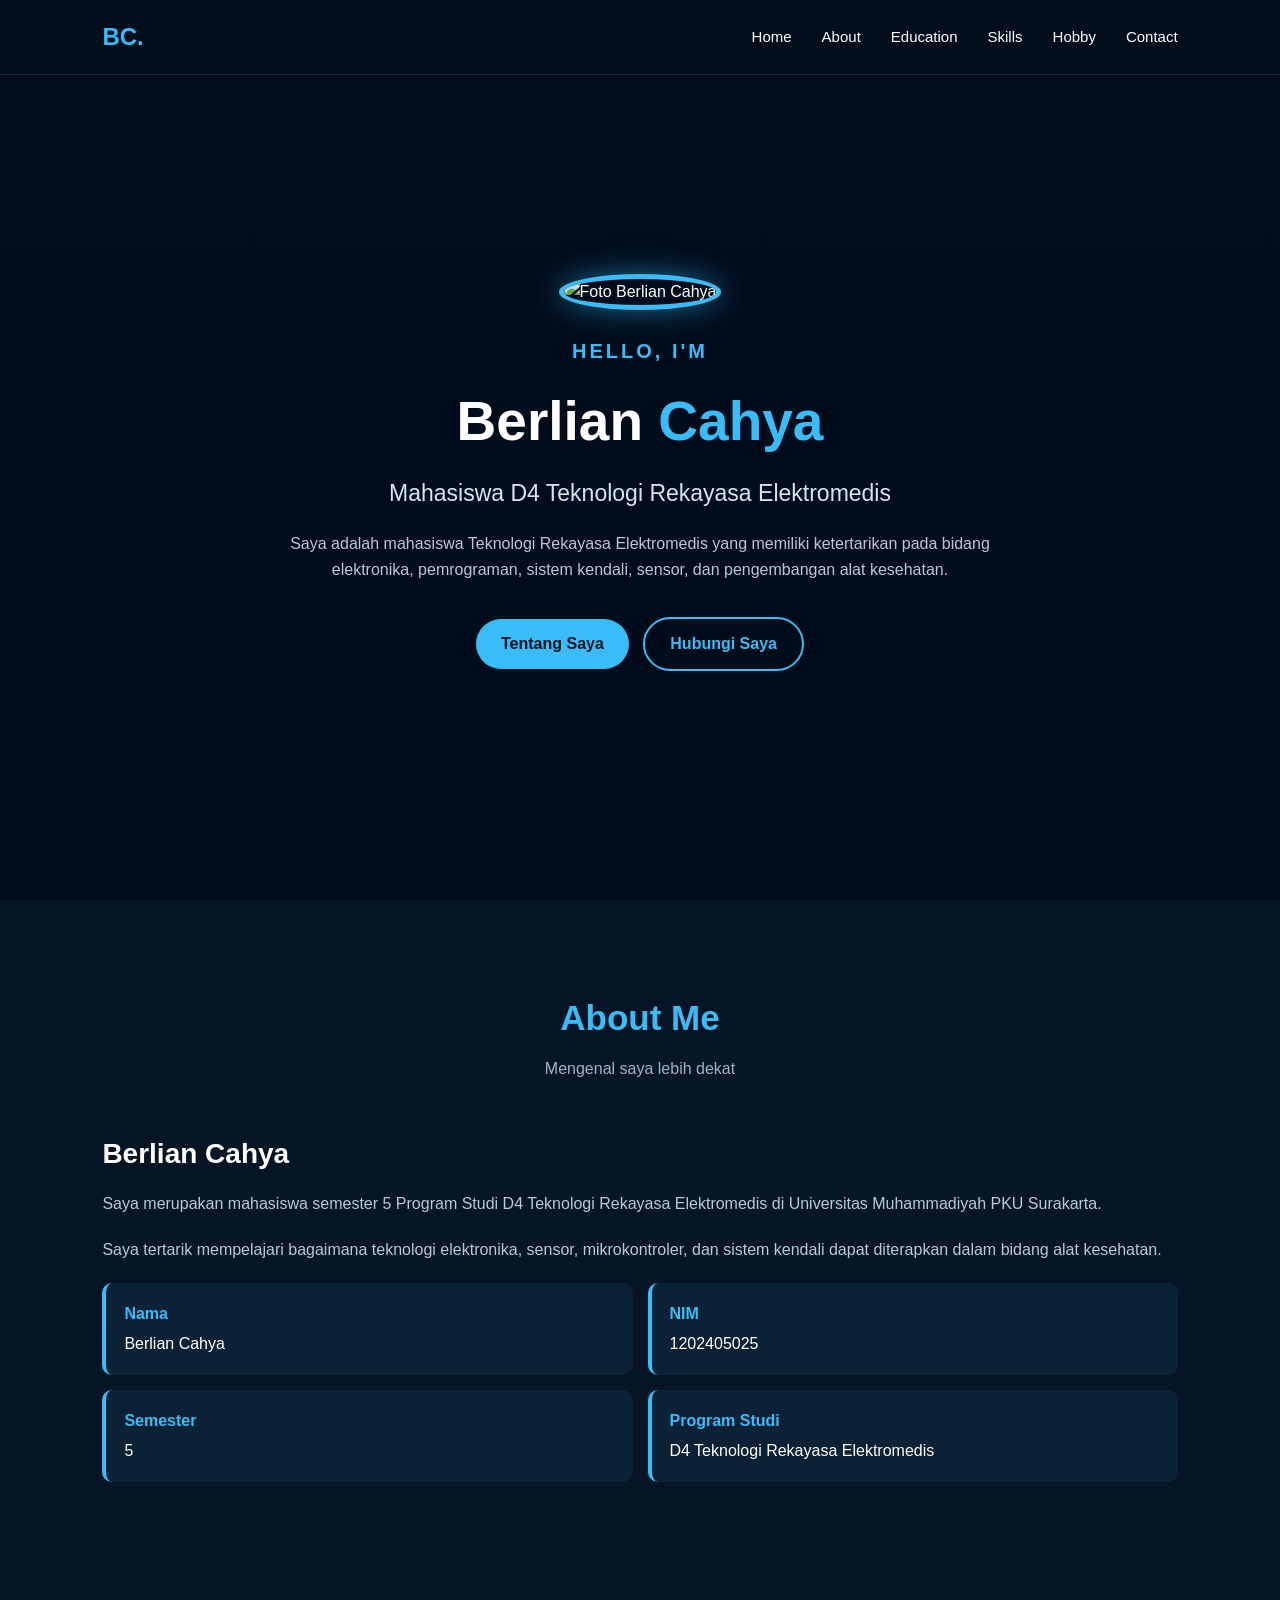
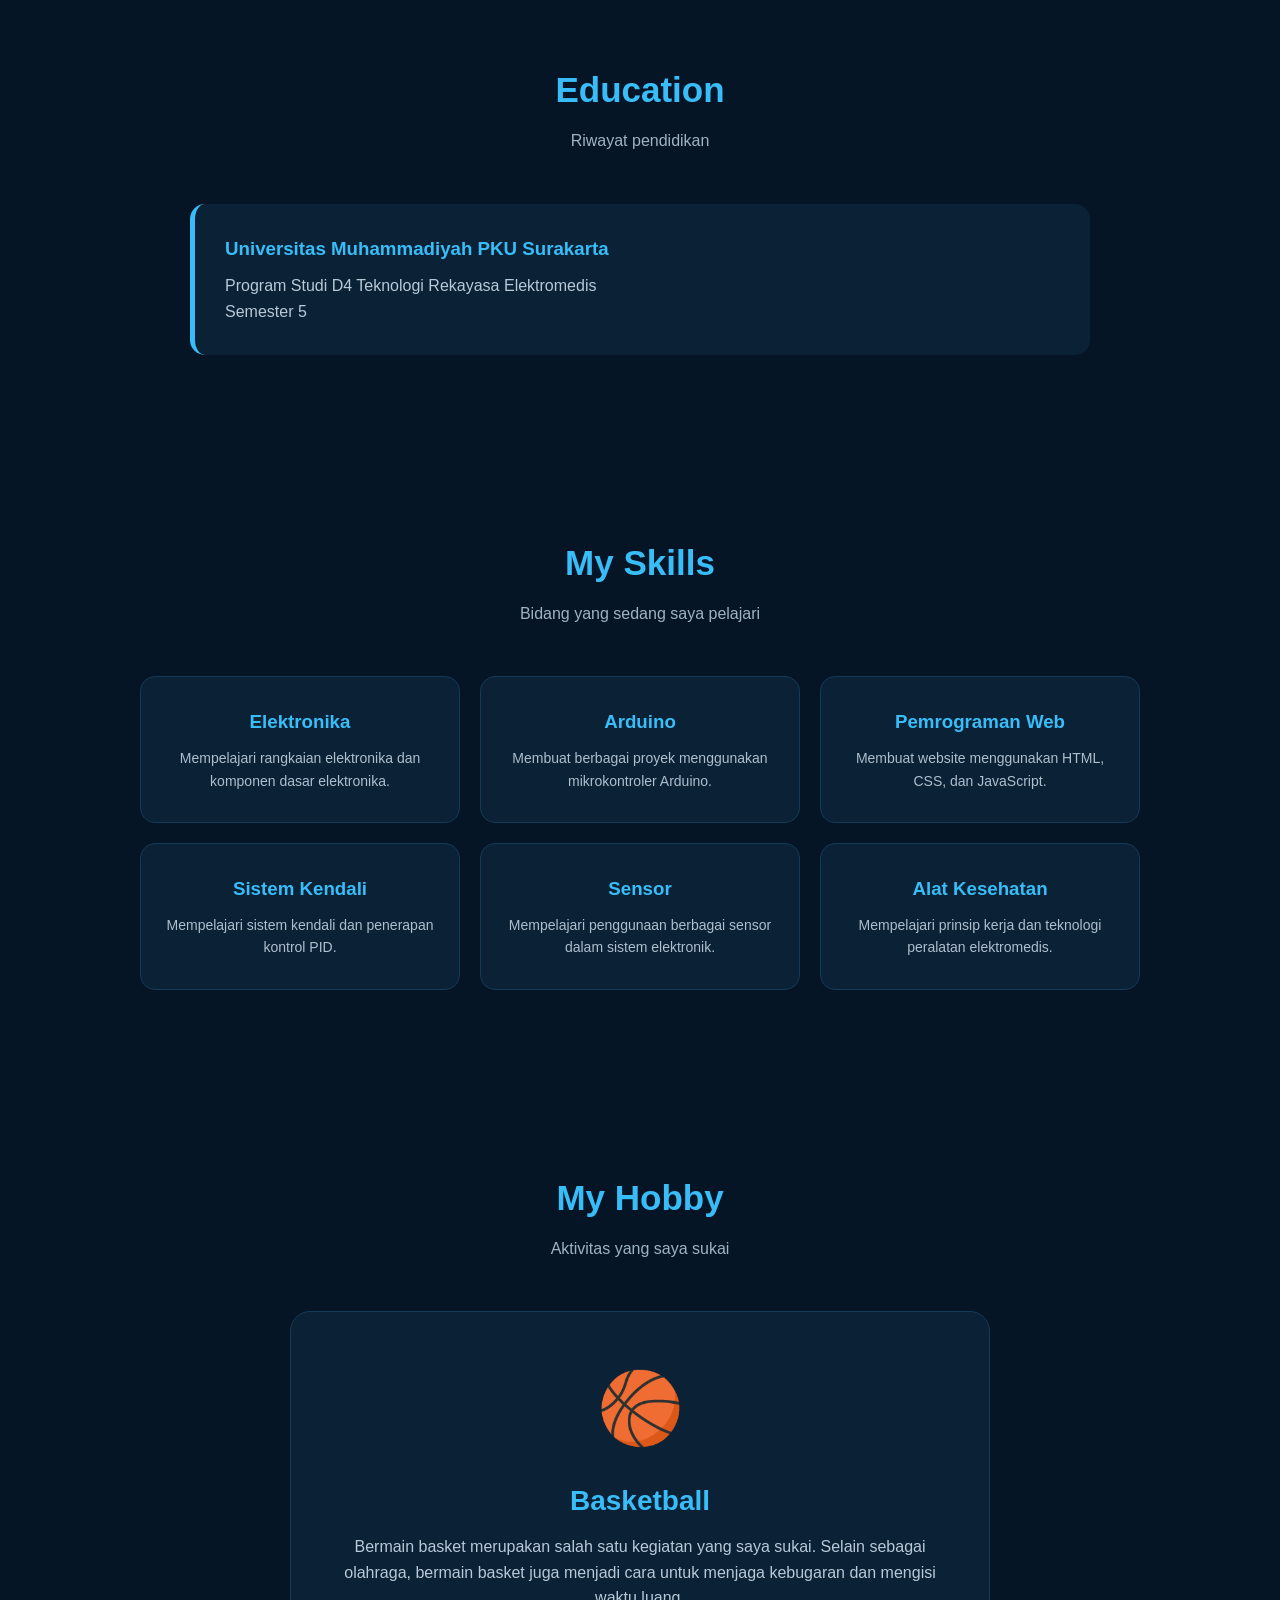
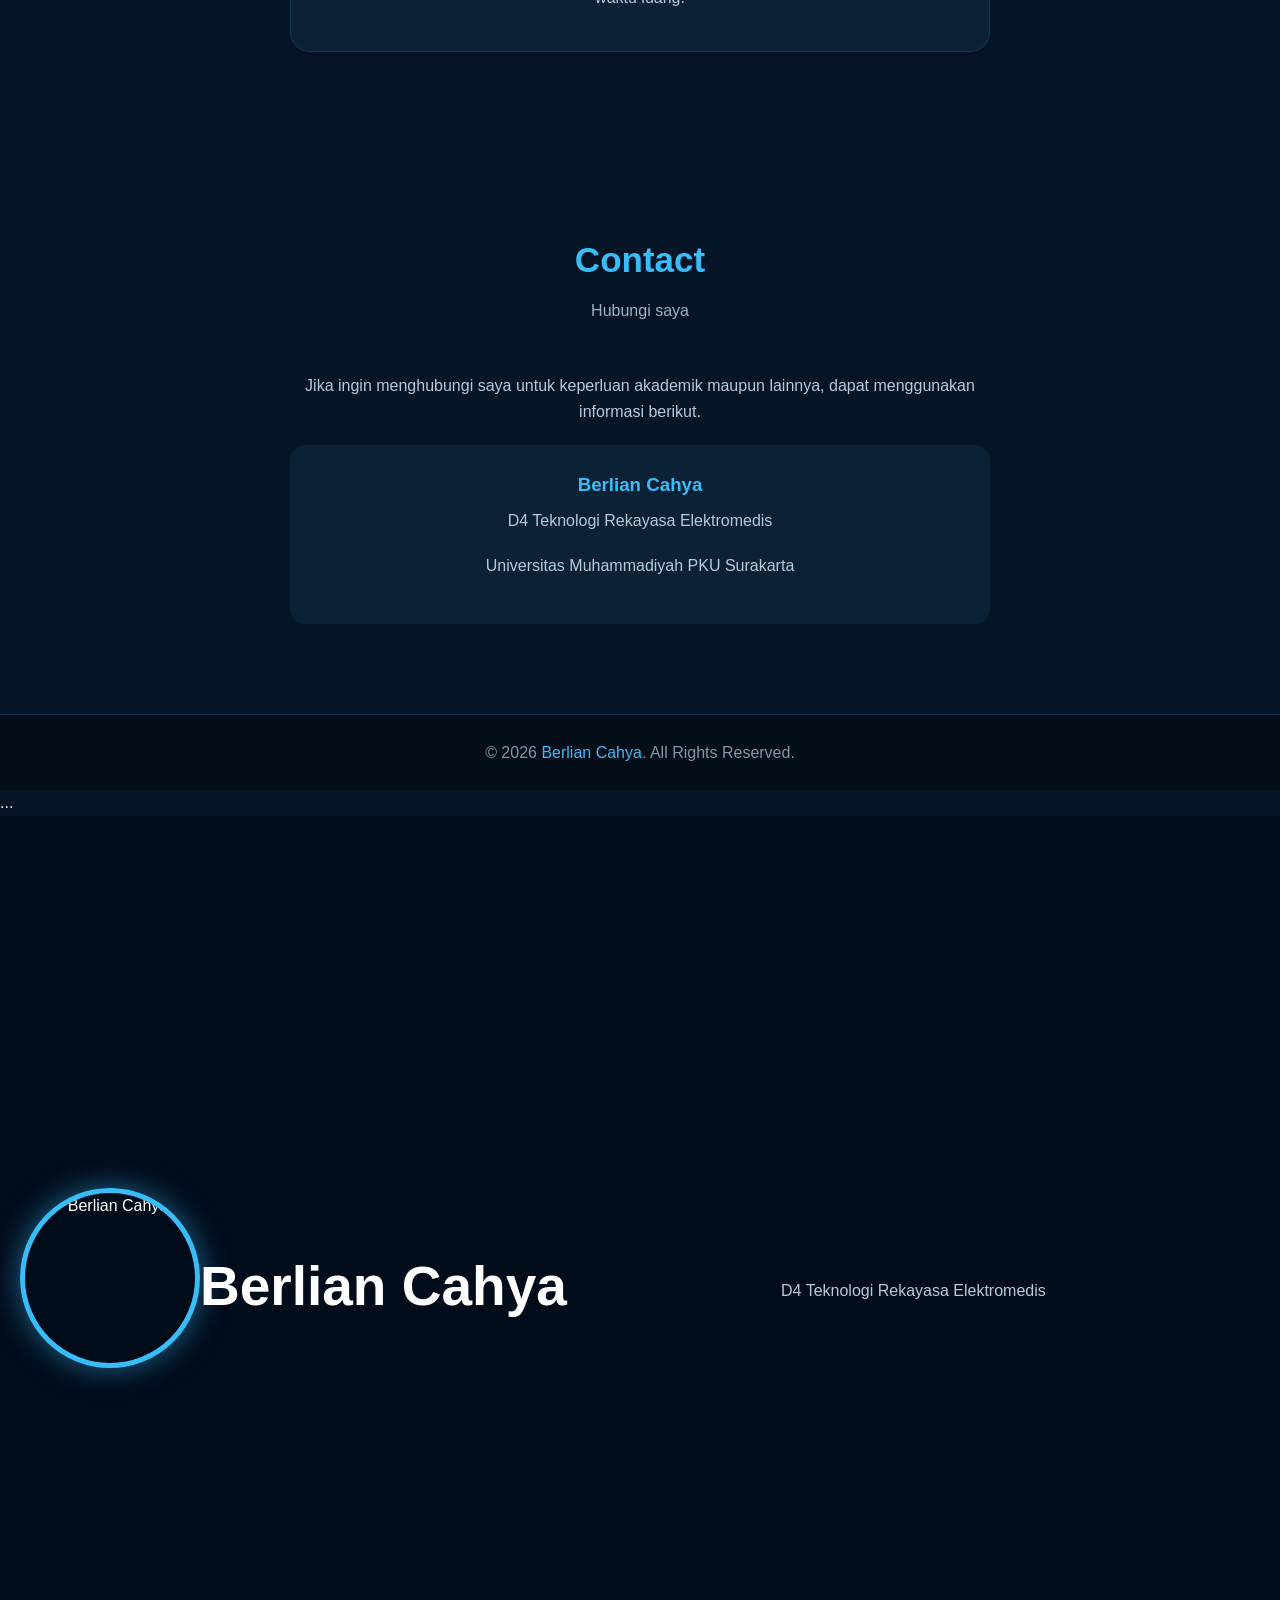
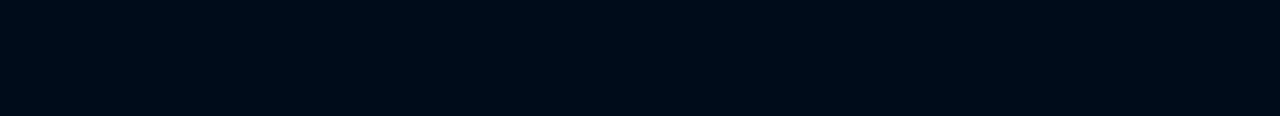
==== commit 45fec106: "init" ====
--- a/modul3.html/tugas diri.html
+++ b/modul3.html/tugas diri.html
@@ -1,777 +1,738 @@
 <!DOCTYPE html>
 <html lang="id">
 <head>
-<meta charset="UTF-8">
-<meta name="viewport" content="width=device-width, initial-scale=1.0">
-
-<title>Berlian Cahya | Portfolio</title>
-
-<style>
-
-*{
-    margin:0;
-    padding:0;
-    box-sizing:border-box;
-    scroll-behavior:smooth;
-}
-
-body{
-    font-family:Arial, Helvetica, sans-serif;
-    background:#06101f;
-    color:#f5f7fa;
-    line-height:1.6;
-}
-
-/* NAVBAR */
-nav{
-    height:70px;
-    display:flex;
-    align-items:center;
-    justify-content:space-between;
-    padding:0 8%;
-    position:fixed;
-    top:0;
-    width:100%;
-    z-index:10;
-    background:rgba(5,15,29,.95);
-    border-bottom:1px solid #16263a;
-}
-
-.logo{
-    font-size:22px;
-    font-weight:700;
-}
-
-.logo span{
-    color:#20a4f3;
-}
-
-nav ul{
-    display:flex;
-    gap:28px;
-    list-style:none;
-}
-
-nav a{
-    color:#dce7f3;
-    text-decoration:none;
-    font-size:14px;
-}
-
-nav a:hover{
-    color:#20a4f3;
-}
-
-/* SECTION */
-section{
-    padding:100px 8%;
-}
-
-/* HOME */
-.hero{
-    min-height:100vh;
-    display:flex;
-    align-items:center;
-    justify-content:space-between;
-    gap:60px;
-    padding-top:120px;
-
-    background:
-    radial-gradient(
-        circle at 80% 30%,
-        #0b3154 0,
-        #06101f 45%
-    );
-}
-
-.hero-text{
-    max-width:620px;
-}
-
-.hello{
-    color:#20a4f3;
-    letter-spacing:4px;
-    font-weight:bold;
-}
-
-h1{
-    font-size:64px;
-    line-height:1.05;
-    margin:15px 0;
-}
-
-h1 span{
-    color:#20a4f3;
-}
-
-.subtitle{
-    font-size:23px;
-    color:#dce7f3;
-    margin-bottom:18px;
-}
-
-.desc{
-    color:#aebdcd;
-    max-width:560px;
-}
-
-/* BUTTON */
-.buttons{
-    margin-top:28px;
-    display:flex;
-    gap:14px;
-}
-
-.btn{
-    padding:13px 24px;
-    border-radius:30px;
-    text-decoration:none;
-    font-weight:bold;
-    border:1px solid #20a4f3;
-    color:#20a4f3;
-}
-
-.btn.primary{
-    background:#20a4f3;
-    color:white;
-}
-
-/* FOTO */
-.photo-box{
-    width:360px;
-    height:460px;
-
-    border:2px solid #0874b9;
-    border-radius:28px;
-
-    padding:10px;
-
-    transform:rotate(5deg);
-
-    box-shadow:
-    0 0 45px rgba(32,164,243,.12);
-}
-
-.photo-box img{
-    width:100%;
-    height:100%;
-
-    object-fit:cover;
-
-    border-radius:20px;
-
-    transform:rotate(-5deg);
-
-    display:block;
-}
-
-/* ABOUT */
-.dark{
-    background:#081524;
-}
-
-.title{
-    text-align:center;
-    margin-bottom:50px;
-}
-
-.title small{
-    color:#20a4f3;
-    letter-spacing:3px;
-}
-
-.title h2{
-    font-size:38px;
-    margin:8px 0;
-}
-
-.title p{
-    color:#9fb0c2;
-}
-
-.about{
-    max-width:1000px;
-    margin:auto;
-
-    display:grid;
-    grid-template-columns:1.5fr 1fr;
-
-    gap:35px;
-}
-
-.card{
-    background:#0d1d30;
-
-    border:1px solid #1a3854;
-
-    border-radius:18px;
-
-    padding:28px;
-}
-
-.card h3{
-    color:#20a4f3;
-    margin-bottom:12px;
-}
-
-.data p{
-    padding:9px 0;
-    border-bottom:1px solid #20364c;
-}
-
-.data b{
-    color:white;
-}
-
-/* SKILLS */
-.skills{
-    display:grid;
-
-    grid-template-columns:
-    repeat(3,1fr);
-
-    gap:20px;
-
-    max-width:1100px;
-
-    margin:auto;
-}
-
-.skill{
-    background:#0d1d30;
-
-    border:1px solid #1a3854;
-
-    border-radius:16px;
-
-    padding:25px;
-
-    text-align:center;
-}
-
-.skill h3{
-    margin-bottom:8px;
-    color:#20a4f3;
-}
-
-.skill p{
-    color:#aebdcd;
-    font-size:14px;
-}
-
-/* HOBBY */
-.hobby{
-    max-width:800px;
-    margin:auto;
-
-    text-align:center;
-}
-
-.basket{
-    font-size:70px;
-    margin-bottom:15px;
-}
-
-.hobby p{
-    color:#b4c2d0;
-}
-
-/* FOOTER */
-footer{
-    text-align:center;
-
-    padding:30px;
-
-    background:#040b15;
-
-    color:#8fa1b5;
-
-    font-size:14px;
-}
-
-/* RESPONSIVE */
-@media(max-width:800px){
-
-    nav ul{
-        gap:12px;
-    }
-
-    nav a{
-        font-size:12px;
-    }
-
-    .hero{
-        flex-direction:column;
-        text-align:center;
-    }
-
-    h1{
-        font-size:48px;
-    }
-
-    .photo-box{
-        width:280px;
-        height:350px;
-    }
-
-    .about,
-    .skills{
-        grid-template-columns:1fr;
-    }
-
-    .buttons{
-        justify-content:center;
-    }
-}
-
-</style>
-
+    <meta charset="UTF-8">
+    <meta name="viewport" content="width=device-width, initial-scale=1.0">
+
+    <title>Portfolio Berlian Cahya</title>
+
+    <style>
+        * {
+            margin: 0;
+            padding: 0;
+            box-sizing: border-box;
+            scroll-behavior: smooth;
+        }
+
+        body {
+            font-family: Arial, sans-serif;
+            background: #061525;
+            color: white;
+            line-height: 1.6;
+        }
+
+        /* ================= NAVBAR ================= */
+
+        nav {
+            position: fixed;
+            top: 0;
+            left: 0;
+            width: 100%;
+            padding: 18px 8%;
+            background: rgba(3, 15, 28, 0.95);
+            display: flex;
+            justify-content: space-between;
+            align-items: center;
+            z-index: 1000;
+            border-bottom: 1px solid #12304a;
+        }
+
+        .logo {
+            font-size: 24px;
+            font-weight: bold;
+            color: #38bdf8;
+        }
+
+        nav ul {
+            display: flex;
+            list-style: none;
+            gap: 30px;
+        }
+
+        nav ul li a {
+            color: white;
+            text-decoration: none;
+            font-size: 15px;
+            transition: 0.3s;
+        }
+
+        nav ul li a:hover {
+            color: #38bdf8;
+        }
+
+        /* ================= HERO ================= */
+
+        .hero {
+            min-height: 100vh;
+            display: flex;
+            justify-content: center;
+            align-items: center;
+            text-align: center;
+
+            background:
+                linear-gradient(
+                    rgba(2, 15, 30, 0.82),
+                    rgba(2, 15, 30, 0.92)
+                ),
+                url("foto-berlian.jpg");
+
+            background-size: cover;
+            background-position: center;
+            padding: 100px 20px 50px;
+        }
+
+        .hero-content {
+            max-width: 850px;
+        }
+
+        /* FOTO PROFIL */
+
+        .profile-photo {
+            width: 180px;
+            height: 180px;
+            object-fit: cover;
+            border-radius: 50%;
+            border: 5px solid #38bdf8;
+            box-shadow: 0 0 30px rgba(56, 189, 248, 0.5);
+            margin-bottom: 25px;
+        }
+
+        .hero h3 {
+            font-size: 20px;
+            color: #38bdf8;
+            letter-spacing: 3px;
+            margin-bottom: 10px;
+        }
+
+        .hero h1 {
+            font-size: 55px;
+            margin-bottom: 10px;
+        }
+
+        .hero h1 span {
+            color: #38bdf8;
+        }
+
+        .hero h2 {
+            font-size: 23px;
+            font-weight: normal;
+            color: #d1e7f5;
+            margin-bottom: 20px;
+        }
+
+        .hero p {
+            max-width: 700px;
+            margin: auto;
+            color: #b8c9d8;
+            font-size: 16px;
+        }
+
+        .buttons {
+            margin-top: 30px;
+        }
+
+        .btn {
+            display: inline-block;
+            padding: 12px 25px;
+            margin: 5px;
+            border-radius: 30px;
+            text-decoration: none;
+            font-weight: bold;
+            transition: 0.3s;
+        }
+
+        .btn-primary {
+            background: #38bdf8;
+            color: #03111f;
+        }
+
+        .btn-primary:hover {
+            background: #0ea5e9;
+            transform: translateY(-3px);
+        }
+
+        .btn-outline {
+            border: 2px solid #38bdf8;
+            color: #38bdf8;
+        }
+
+        .btn-outline:hover {
+            background: #38bdf8;
+            color: #03111f;
+        }
+
+        /* ================= SECTION ================= */
+
+        section {
+            padding: 90px 8%;
+        }
+
+        .section-title {
+            text-align: center;
+            margin-bottom: 50px;
+        }
+
+        .section-title h2 {
+            font-size: 35px;
+            color: #38bdf8;
+            margin-bottom: 10px;
+        }
+
+        .section-title p {
+            color: #9fb3c5;
+        }
+
+        /* ================= ABOUT ================= */
+
+        .about-container {
+            display: flex;
+            gap: 50px;
+            align-items: center;
+            max-width: 1100px;
+            margin: auto;
+        }
+
+        .about-text {
+            flex: 1;
+        }
+
+        .about-text h3 {
+            font-size: 28px;
+            margin-bottom: 15px;
+        }
+
+        .about-text p {
+            color: #b8c9d8;
+            margin-bottom: 20px;
+        }
+
+        .data {
+            display: grid;
+            grid-template-columns: repeat(2, 1fr);
+            gap: 15px;
+        }
+
+        .data-box {
+            background: #0b2135;
+            padding: 18px;
+            border-radius: 10px;
+            border-left: 4px solid #38bdf8;
+        }
+
+        .data-box strong {
+            display: block;
+            color: #38bdf8;
+            margin-bottom: 5px;
+        }
+
+        /* ================= SKILLS ================= */
+
+        .skills-container {
+            max-width: 1000px;
+            margin: auto;
+            display: grid;
+            grid-template-columns: repeat(3, 1fr);
+            gap: 20px;
+        }
+
+        .skill-card {
+            background: #0b2135;
+            padding: 30px 20px;
+            text-align: center;
+            border-radius: 15px;
+            transition: 0.3s;
+            border: 1px solid #123b58;
+        }
+
+        .skill-card:hover {
+            transform: translateY(-8px);
+            border-color: #38bdf8;
+            box-shadow: 0 10px 25px rgba(0,0,0,0.3);
+        }
+
+        .skill-card h3 {
+            color: #38bdf8;
+            margin-bottom: 10px;
+        }
+
+        .skill-card p {
+            color: #aebfce;
+            font-size: 14px;
+        }
+
+        /* ================= EDUCATION ================= */
+
+        .education {
+            max-width: 900px;
+            margin: auto;
+        }
+
+        .education-card {
+            background: #0b2135;
+            padding: 30px;
+            border-radius: 15px;
+            border-left: 5px solid #38bdf8;
+        }
+
+        .education-card h3 {
+            color: #38bdf8;
+            margin-bottom: 10px;
+        }
+
+        .education-card p {
+            color: #b8c9d8;
+        }
+
+        /* ================= HOBBY ================= */
+
+        .hobby-card {
+            max-width: 700px;
+            margin: auto;
+            background: #0b2135;
+            padding: 40px;
+            text-align: center;
+            border-radius: 20px;
+            border: 1px solid #123b58;
+        }
+
+        .basketball {
+            font-size: 70px;
+            margin-bottom: 15px;
+        }
+
+        .hobby-card h3 {
+            font-size: 28px;
+            color: #38bdf8;
+            margin-bottom: 10px;
+        }
+
+        .hobby-card p {
+            color: #b8c9d8;
+        }
+
+        /* ================= CONTACT ================= */
+
+        .contact-container {
+            max-width: 700px;
+            margin: auto;
+            text-align: center;
+        }
+
+        .contact-container p {
+            color: #b8c9d8;
+            margin-bottom: 20px;
+        }
+
+        .contact-box {
+            background: #0b2135;
+            padding: 25px;
+            border-radius: 15px;
+            margin-top: 20px;
+        }
+
+        .contact-box h3 {
+            color: #38bdf8;
+            margin-bottom: 8px;
+        }
+
+        /* ================= FOOTER ================= */
+
+        footer {
+            background: #030d18;
+            text-align: center;
+            padding: 25px;
+            color: #8297a9;
+            border-top: 1px solid #12304a;
+        }
+
+        footer span {
+            color: #38bdf8;
+        }
+
+        /* ================= RESPONSIVE ================= */
+
+        @media (max-width: 768px) {
+
+            nav {
+                padding: 15px 5%;
+            }
+
+            nav ul {
+                gap: 12px;
+            }
+
+            nav ul li a {
+                font-size: 12px;
+            }
+
+            .hero h1 {
+                font-size: 40px;
+            }
+
+            .hero h2 {
+                font-size: 18px;
+            }
+
+            .profile-photo {
+                width: 150px;
+                height: 150px;
+            }
+
+            .about-container {
+                flex-direction: column;
+            }
+
+            .data {
+                grid-template-columns: 1fr;
+            }
+
+            .skills-container {
+                grid-template-columns: 1fr;
+            }
+
+            section {
+                padding: 70px 6%;
+            }
+        }
+    </style>
 </head>
 
 <body>
 
-<!-- NAVBAR -->
-
-<nav>
-
-    <div class="logo">
-        Berlian<span>.</span>
-    </div>
-
-    <ul>
-
-        <li>
-            <a href="#home">Home</a>
-        </li>
-
-        <li>
-            <a href="#about">About</a>
-        </li>
-
-        <li>
-            <a href="#education">Education</a>
-        </li>
-
-        <li>
-            <a href="#skills">Skills</a>
-        </li>
-
-        <li>
-            <a href="#hobby">Hobby</a>
-        </li>
-
-        <li>
-            <a href="#contact">Contact</a>
-        </li>
-
-    </ul>
-
-</nav>
-
-
-<!-- HOME -->
-
-<section class="hero" id="home">
-
-    <div class="hero-text">
-
-        <div class="hello">
-            HELLO, I'M
-        </div>
-
-        <h1>
-            Berlian
-            <br>
-            <span>Cahya.</span>
-        </h1>
-
-        <div class="subtitle">
-            Mahasiswa D4 Teknologi Rekayasa Elektromedis
-        </div>
-
-        <p class="desc">
-
-            Mahasiswa semester 5 di Universitas
-            Muhammadiyah PKU Surakarta yang memiliki
-            ketertarikan pada teknologi, elektronika,
-            pemrograman, dan pengembangan alat kesehatan.
-
-        </p>
-
-        <div class="buttons">
-
-            <a class="btn primary" href="#about">
-                Tentang Saya
-            </a>
-
-            <a class="btn" href="#contact">
-                Hubungi Saya
-            </a>
-
-        </div>
-
-    </div>
-
-
-    <!-- FOTO KAMU SUDAH TERTANAM DI SINI -->
-
-    <div class="photo-box">
-
-        <img
-        src="[data-uri]"
-        alt="Foto Berlian Cahya">
-
-    </div>
-
-</section>
-
-
-<!-- ABOUT -->
-
-<section class="dark" id="about">
-
-    <div class="title">
-
-        <small>
-            ABOUT ME
-        </small>
-
-        <h2>
-            Tentang Saya
-        </h2>
-
-        <p>
-            Mengenal lebih dekat profil Berlian Cahya.
-        </p>
-
-    </div>
-
-
-    <div class="about">
-
-
-        <div class="card">
-
-            <h3>
-                Halo, saya Berlian Cahya 👋
-            </h3>
+    <!-- ================= NAVBAR ================= -->
+
+    <nav>
+        <div class="logo">BC.</div>
+
+        <ul>
+            <li><a href="#home">Home</a></li>
+            <li><a href="#about">About</a></li>
+            <li><a href="#education">Education</a></li>
+            <li><a href="#skills">Skills</a></li>
+            <li><a href="#hobby">Hobby</a></li>
+            <li><a href="#contact">Contact</a></li>
+        </ul>
+    </nav>
+
+
+    <!-- ================= HOME ================= -->
+
+    <section class="hero" id="home">
+
+        <div class="hero-content">
+
+            <img
+                src="foto-berlian.jpg"
+                alt="Foto Berlian Cahya"
+                class="profile-photo"
+            >
+
+            <h3>HELLO, I'M</h3>
+
+            <h1>
+                Berlian <span>Cahya</span>
+            </h1>
+
+            <h2>
+                Mahasiswa D4 Teknologi Rekayasa Elektromedis
+            </h2>
 
             <p>
-                Saya merupakan mahasiswa semester 5
-                Program Studi D4 Teknologi Rekayasa
-                Elektromedis di Universitas Muhammadiyah
-                PKU Surakarta.
-            </p>
-
-            <br>
-
-            <p>
-                Saya tertarik pada perkembangan teknologi,
-                elektronika, sensor, mikrokontroler,
-                pemrograman, dan penerapannya pada
+                Saya adalah mahasiswa Teknologi Rekayasa Elektromedis
+                yang memiliki ketertarikan pada bidang elektronika,
+                pemrograman, sistem kendali, sensor, dan pengembangan
                 alat kesehatan.
             </p>
 
-            <br>
+            <div class="buttons">
+                <a href="#about" class="btn btn-primary">
+                    Tentang Saya
+                </a>
+
+                <a href="#contact" class="btn btn-outline">
+                    Hubungi Saya
+                </a>
+            </div>
+
+        </div>
+
+    </section>
+
+
+    <!-- ================= ABOUT ================= -->
+
+    <section id="about">
+
+        <div class="section-title">
+            <h2>About Me</h2>
+            <p>Mengenal saya lebih dekat</p>
+        </div>
+
+        <div class="about-container">
+
+            <div class="about-text">
+
+                <h3>Berlian Cahya</h3>
+
+                <p>
+                    Saya merupakan mahasiswa semester 5 Program Studi
+                    D4 Teknologi Rekayasa Elektromedis di Universitas
+                    Muhammadiyah PKU Surakarta.
+                </p>
+
+                <p>
+                    Saya tertarik mempelajari bagaimana teknologi
+                    elektronika, sensor, mikrokontroler, dan sistem
+                    kendali dapat diterapkan dalam bidang alat kesehatan.
+                </p>
+
+                <div class="data">
+
+                    <div class="data-box">
+                        <strong>Nama</strong>
+                        Berlian Cahya
+                    </div>
+
+                    <div class="data-box">
+                        <strong>NIM</strong>
+                        1202405025
+                    </div>
+
+                    <div class="data-box">
+                        <strong>Semester</strong>
+                        5
+                    </div>
+
+                    <div class="data-box">
+                        <strong>Program Studi</strong>
+                        D4 Teknologi Rekayasa Elektromedis
+                    </div>
+
+                </div>
+
+            </div>
+
+        </div>
+
+    </section>
+
+
+    <!-- ================= EDUCATION ================= -->
+
+    <section id="education">
+
+        <div class="section-title">
+            <h2>Education</h2>
+            <p>Riwayat pendidikan</p>
+        </div>
+
+        <div class="education">
+
+            <div class="education-card">
+
+                <h3>
+                    Universitas Muhammadiyah PKU Surakarta
+                </h3>
+
+                <p>
+                    Program Studi D4 Teknologi Rekayasa Elektromedis
+                </p>
+
+                <p>
+                    Semester 5
+                </p>
+
+            </div>
+
+        </div>
+
+    </section>
+
+
+    <!-- ================= SKILLS ================= -->
+
+    <section id="skills">
+
+        <div class="section-title">
+            <h2>My Skills</h2>
+            <p>Bidang yang sedang saya pelajari</p>
+        </div>
+
+        <div class="skills-container">
+
+            <div class="skill-card">
+                <h3>Elektronika</h3>
+                <p>
+                    Mempelajari rangkaian elektronika dan
+                    komponen dasar elektronika.
+                </p>
+            </div>
+
+            <div class="skill-card">
+                <h3>Arduino</h3>
+                <p>
+                    Membuat berbagai proyek menggunakan
+                    mikrokontroler Arduino.
+                </p>
+            </div>
+
+            <div class="skill-card">
+                <h3>Pemrograman Web</h3>
+                <p>
+                    Membuat website menggunakan HTML,
+                    CSS, dan JavaScript.
+                </p>
+            </div>
+
+            <div class="skill-card">
+                <h3>Sistem Kendali</h3>
+                <p>
+                    Mempelajari sistem kendali dan penerapan
+                    kontrol PID.
+                </p>
+            </div>
+
+            <div class="skill-card">
+                <h3>Sensor</h3>
+                <p>
+                    Mempelajari penggunaan berbagai sensor
+                    dalam sistem elektronik.
+                </p>
+            </div>
+
+            <div class="skill-card">
+                <h3>Alat Kesehatan</h3>
+                <p>
+                    Mempelajari prinsip kerja dan teknologi
+                    peralatan elektromedis.
+                </p>
+            </div>
+
+        </div>
+
+    </section>
+
+
+    <!-- ================= HOBBY ================= -->
+
+    <section id="hobby">
+
+        <div class="section-title">
+            <h2>My Hobby</h2>
+            <p>Aktivitas yang saya sukai</p>
+        </div>
+
+        <div class="hobby-card">
+
+            <div class="basketball">
+                🏀
+            </div>
+
+            <h3>Basketball</h3>
 
             <p>
-                Di luar kegiatan akademik, saya senang
-                bermain basketball dan melakukan aktivitas
-                yang mendukung kebugaran.
+                Bermain basket merupakan salah satu kegiatan
+                yang saya sukai. Selain sebagai olahraga,
+                bermain basket juga menjadi cara untuk menjaga
+                kebugaran dan mengisi waktu luang.
             </p>
 
         </div>
 
-
-        <div class="card data">
-
-            <h3>
-                Data Diri
-            </h3>
+    </section>
+
+
+    <!-- ================= CONTACT ================= -->
+
+    <section id="contact">
+
+        <div class="section-title">
+            <h2>Contact</h2>
+            <p>Hubungi saya</p>
+        </div>
+
+        <div class="contact-container">
 
             <p>
-                <b>Nama:</b>
-                Berlian Cahya
+                Jika ingin menghubungi saya untuk keperluan
+                akademik maupun lainnya, dapat menggunakan
+                informasi berikut.
             </p>
 
-            <p>
-                <b>NIM:</b>
-                1202405025
-            </p>
-
-            <p>
-                <b>Kampus:</b>
-                UMPKU Surakarta
-            </p>
-
-            <p>
-                <b>Semester:</b>
-                5
-            </p>
-
-            <p>
-                <b>Prodi:</b>
-                D4 Teknologi Rekayasa Elektromedis
-            </p>
-
-            <p>
-                <b>Hobi:</b>
-                Basketball
-            </p>
-
-        </div>
-
-    </div>
-
-</section>
-
-
-<!-- EDUCATION -->
-
-<section id="education">
-
-    <div class="title">
-
-        <small>
-            EDUCATION
-        </small>
-
-        <h2>
-            Pendidikan
-        </h2>
+            <div class="contact-box">
+
+                <h3>Berlian Cahya</h3>
+
+                <p>
+                    D4 Teknologi Rekayasa Elektromedis
+                </p>
+
+                <p>
+                    Universitas Muhammadiyah PKU Surakarta
+                </p>
+
+            </div>
+
+        </div>
+
+    </section>
+
+
+    <!-- ================= FOOTER ================= -->
+
+    <footer>
 
         <p>
-            Perjalanan pendidikan saya.
+            © 2026 <span>Berlian Cahya</span>.
+            All Rights Reserved.
         </p>
 
-    </div>
-
-
-    <div
-    class="card"
-    style="
-    max-width:800px;
-    margin:auto;
-    text-align:center;
-    ">
-
-        <h3>
-            Universitas Muhammadiyah PKU Surakarta
-        </h3>
+    </footer>
+
+</body>
+</html>
+<!DOCTYPE html>
+<html>
+<head>
+    ...
+    <style>
+
+        .hero {
+            background-image:
+                linear-gradient(
+                    rgba(0, 10, 25, 0.75),
+                    rgba(0, 10, 25, 0.85)
+                ),
+                url("data:image/png;base64,.......");
+        }
+
+        .profile-photo {
+            width: 180px;
+            height: 180px;
+            border-radius: 50%;
+            object-fit: cover;
+        }
+
+    </style>
+</head>
+
+<body>
+
+    <section class="hero">
+
+        <img
+            class="profile-photo"
+            src="data:image/png;base64,......."
+            alt="Berlian Cahya"
+        >
+
+        <h1>Berlian Cahya</h1>
 
         <p>
             D4 Teknologi Rekayasa Elektromedis
         </p>
 
-        <p>
-            Mahasiswa Semester 5
-        </p>
-
-    </div>
-
-</section>
-
-
-<!-- SKILLS -->
-
-<section class="dark" id="skills">
-
-    <div class="title">
-
-        <small>
-            MY SKILLS
-        </small>
-
-        <h2>
-            Kemampuan
-        </h2>
-
-        <p>
-            Beberapa bidang yang saya pelajari.
-        </p>
-
-    </div>
-
-
-    <div class="skills">
-
-
-        <div class="skill">
-
-            <h3>
-                Elektronika
-            </h3>
-
-            <p>
-                Memahami komponen dan rangkaian
-                elektronika dasar.
-            </p>
-
-        </div>
-
-
-        <div class="skill">
-
-            <h3>
-                Arduino
-            </h3>
-
-            <p>
-                Pembuatan prototype menggunakan
-                mikrokontroler.
-            </p>
-
-        </div>
-
-
-        <div class="skill">
-
-            <h3>
-                Pemrograman Web
-            </h3>
-
-            <p>
-                HTML, CSS dan pembuatan
-                halaman website.
-            </p>
-
-        </div>
-
-
-        <div class="skill">
-
-            <h3>
-                Sistem Kendali
-            </h3>
-
-            <p>
-                Dasar kontrol dan penerapan PID.
-            </p>
-
-        </div>
-
-
-        <div class="skill">
-
-            <h3>
-                Sensor
-            </h3>
-
-            <p>
-                Sensor dan transduser untuk
-                sistem elektromedis.
-            </p>
-
-        </div>
-
-
-        <div class="skill">
-
-            <h3>
-                Alat Kesehatan
-            </h3>
-
-            <p>
-                Pemahaman dasar peralatan
-                elektromedis.
-            </p>
-
-        </div>
-
-    </div>
-
-</section>
-
-
-<!-- HOBBY -->
-
-<section id="hobby">
-
-    <div class="title">
-
-        <small>
-            MY HOBBY
-        </small>
-
-        <h2>
-            Basketball
-        </h2>
-
-    </div>
-
-
-    <div class="hobby">
-
-        <div class="basket">
-            🏀
-        </div>
-
-        <p>
-            Basketball merupakan salah satu hobi saya.
-            Selain menyenangkan, olahraga ini membantu
-            menjaga kebugaran dan melatih kerja sama tim.
-        </p>
-
-    </div>
-
-</section>
-
-
-<!-- CONTACT -->
-
-<section class="dark" id="contact">
-
-    <div class="title">
-
-        <small>
-            CONTACT
-        </small>
-
-        <h2>
-            Hubungi Saya
-        </h2>
-
-        <p>
-            Terima kasih sudah mengunjungi portfolio saya.
-        </p>
-
-    </div>
-
-
-    <div
-    class="card"
-    style="
-    max-width:650px;
-    margin:auto;
-    text-align:center;
-    ">
-
-        <h3>
-            Berlian Cahya
-        </h3>
-
-        <p>
-            Mahasiswa D4 Teknologi Rekayasa Elektromedis
-        </p>
-
-        <p>
-            Universitas Muhammadiyah PKU Surakarta
-        </p>
-
-    </div>
-
-</section>
-
-
-<!-- FOOTER -->
-
-<footer>
-
-    © 2026 Berlian Cahya.
-    All Rights Reserved.
-
-</footer>
-
+    </section>
 
 </body>
 </html>
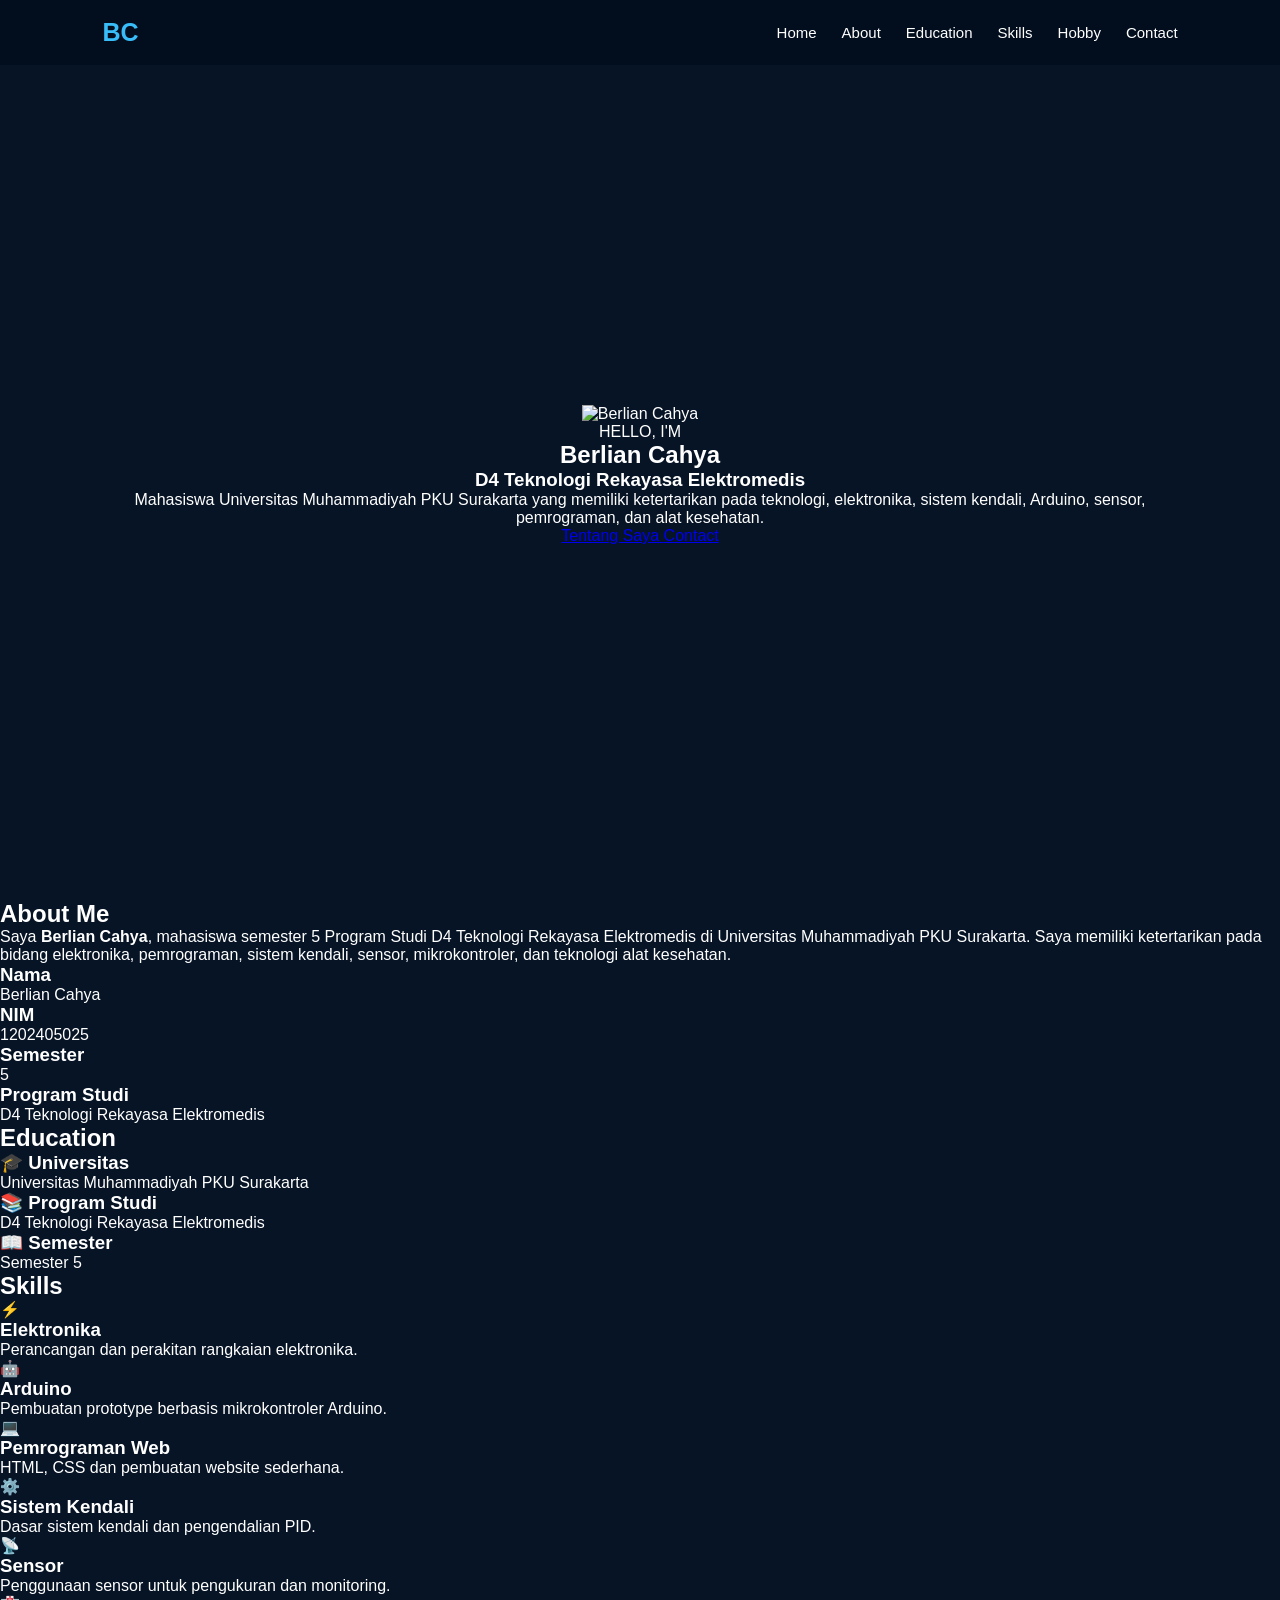
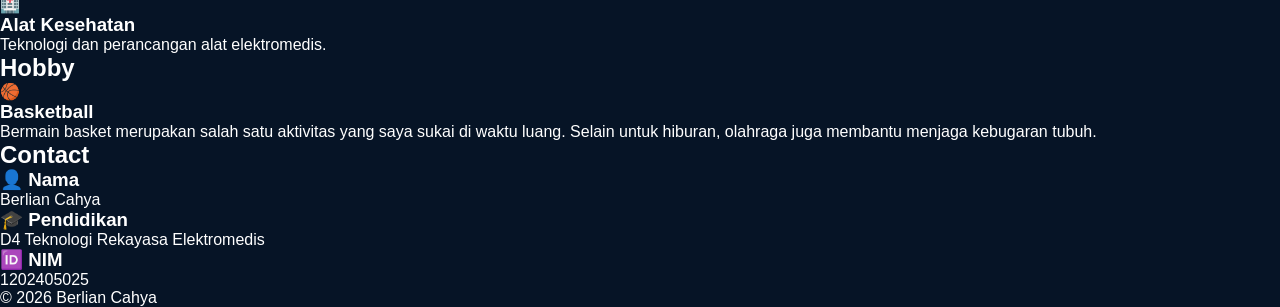
==== commit 60d1e0f2: "init" ====
--- a/modul3.html/tugas diri.html
+++ b/modul3.html/tugas diri.html
@@ -1,5 +1,6 @@
 <!DOCTYPE html>
 <html lang="id">
+
 <head>
     <meta charset="UTF-8">
     <meta name="viewport" content="width=device-width, initial-scale=1.0">
@@ -7,6 +8,11 @@
     <title>Portfolio Berlian Cahya</title>
 
     <style>
+
+        /* =========================
+           RESET
+        ========================= */
+
         * {
             margin: 0;
             padding: 0;
@@ -15,38 +21,46 @@
         }
 
         body {
-            font-family: Arial, sans-serif;
-            background: #061525;
+            font-family: Arial, Helvetica, sans-serif;
+            background: #061426;
             color: white;
-            line-height: 1.6;
-        }
-
-        /* ================= NAVBAR ================= */
+        }
+
+
+        /* =========================
+           NAVBAR
+        ========================= */
 
         nav {
             position: fixed;
             top: 0;
             left: 0;
+
             width: 100%;
+
             padding: 18px 8%;
-            background: rgba(3, 15, 28, 0.95);
+
+            background: rgba(3, 15, 30, 0.92);
+
             display: flex;
             justify-content: space-between;
             align-items: center;
+
             z-index: 1000;
-            border-bottom: 1px solid #12304a;
+
+            backdrop-filter: blur(10px);
         }
 
         .logo {
-            font-size: 24px;
+            font-size: 25px;
             font-weight: bold;
             color: #38bdf8;
         }
 
         nav ul {
             display: flex;
+            gap: 25px;
             list-style: none;
-            gap: 30px;
         }
 
         nav ul li a {
@@ -60,679 +74,995 @@
             color: #38bdf8;
         }
 
-        /* ================= HERO ================= */
+
+        /* =========================
+           HERO
+        ========================= */
 
         .hero {
+
             min-height: 100vh;
+
+            padding: 120px 8% 70px;
+
             display: flex;
+
             justify-content: center;
+
             align-items: center;
+
             text-align: center;
 
-            background:
+            /*
+            NANTI FOTO YANG SAMA
+            BISA DIMASUKKAN SEBAGAI BACKGROUND
+            */
+
+            background-image:
+
                 linear-gradient(
-                    rgba(2, 15, 30, 0.82),
-                    rgba(2, 15, 30, 0.92)
+                    rgba(2, 12, 25, 0.78),
+                    rgba(2, 12, 25, 0.92)
                 ),
-                url("foto-berlian.jpg");
+
+                url("data:image/png;base64,
+                MASUKKAN_BASE64_FOTO_DI_SINI
+                ");
 
             background-size: cover;
+
             background-position: center;
-            padding: 100px 20px 50px;
-        }
+
+            background-repeat: no-repeat;
+        }
+
 
         .hero-content {
             max-width: 850px;
         }
 
+
         /* FOTO PROFIL */
 
         .profile-photo {
+
             width: 180px;
+
             height: 180px;
+
             object-fit: cover;
+
             border-radius: 50%;
+
             border: 5px solid #38bdf8;
-            box-shadow: 0 0 30px rgba(56, 189, 248, 0.5);
+
             margin-bottom: 25px;
-        }
+
+            box-shadow:
+                0 0 30px rgba(56, 189, 248, 0.35);
+        }
+
+
+        .hero p:first-of-type {
+
+            color: #cbd5e1;
+
+            font-size: 18px;
+
+            letter-spacing: 3px;
+
+            margin-bottom: 10px;
+        }
+
+
+        .hero h1 {
+
+            font-size: 58px;
+
+            margin-bottom: 15px;
+        }
+
+
+        .hero h1 span {
+
+            color: #38bdf8;
+        }
+
 
         .hero h3 {
-            font-size: 20px;
+
             color: #38bdf8;
-            letter-spacing: 3px;
+
+            font-size: 21px;
+
+            margin-bottom: 20px;
+        }
+
+
+        .hero-description {
+
+            color: #cbd5e1;
+
+            line-height: 1.8;
+
+            max-width: 700px;
+
+            margin: auto;
+        }
+
+
+        /* =========================
+           BUTTON
+        ========================= */
+
+        .buttons {
+
+            margin-top: 30px;
+        }
+
+
+        .btn {
+
+            display: inline-block;
+
+            padding: 13px 25px;
+
+            margin: 5px;
+
+            border-radius: 30px;
+
+            text-decoration: none;
+
+            color: white;
+
+            border: 1px solid #38bdf8;
+
+            transition: 0.3s;
+        }
+
+
+        .btn:hover {
+
+            background: #38bdf8;
+
+            color: #061426;
+
+            transform: translateY(-3px);
+        }
+
+
+        /* =========================
+           GENERAL SECTION
+        ========================= */
+
+        section {
+
+            padding: 100px 8%;
+        }
+
+
+        section h2 {
+
+            text-align: center;
+
+            font-size: 38px;
+
+            margin-bottom: 45px;
+
+            color: #38bdf8;
+        }
+
+
+        /* =========================
+           ABOUT
+        ========================= */
+
+        .about {
+
+            max-width: 900px;
+
+            margin: auto;
+
+            text-align: center;
+
+            color: #cbd5e1;
+
+            line-height: 1.9;
+
+            font-size: 17px;
+        }
+
+
+        .about-info {
+
+            margin-top: 35px;
+
+            display: grid;
+
+            grid-template-columns:
+                repeat(auto-fit, minmax(200px, 1fr));
+
+            gap: 20px;
+        }
+
+
+        .info-box {
+
+            background: #0c2038;
+
+            padding: 25px;
+
+            border-radius: 15px;
+
+            border: 1px solid #163b60;
+        }
+
+
+        .info-box h3 {
+
+            color: #38bdf8;
+
             margin-bottom: 10px;
         }
 
-        .hero h1 {
-            font-size: 55px;
+
+        .info-box p {
+
+            color: #cbd5e1;
+        }
+
+
+        /* =========================
+           EDUCATION
+        ========================= */
+
+        .cards {
+
+            display: grid;
+
+            grid-template-columns:
+                repeat(auto-fit, minmax(230px, 1fr));
+
+            gap: 25px;
+
+            max-width: 1000px;
+
+            margin: auto;
+        }
+
+
+        .card {
+
+            background: #0c2038;
+
+            padding: 30px;
+
+            border-radius: 18px;
+
+            text-align: center;
+
+            border: 1px solid #163b60;
+
+            transition: 0.3s;
+        }
+
+
+        .card:hover {
+
+            transform: translateY(-8px);
+
+            border-color: #38bdf8;
+
+            box-shadow:
+                0 10px 30px rgba(0, 0, 0, 0.25);
+        }
+
+
+        .card h3 {
+
+            color: #38bdf8;
+
+            margin-bottom: 15px;
+        }
+
+
+        .card p {
+
+            color: #cbd5e1;
+
+            line-height: 1.7;
+        }
+
+
+        /* =========================
+           SKILLS
+        ========================= */
+
+        .skill-card {
+
+            min-height: 180px;
+
+            display: flex;
+
+            flex-direction: column;
+
+            justify-content: center;
+
+            align-items: center;
+        }
+
+
+        .skill-icon {
+
+            font-size: 40px;
+
+            margin-bottom: 15px;
+        }
+
+
+        /* =========================
+           HOBBY
+        ========================= */
+
+        .hobby-container {
+
+            max-width: 700px;
+
+            margin: auto;
+        }
+
+
+        .basketball {
+
+            font-size: 70px;
+
+            margin-bottom: 20px;
+        }
+
+
+        /* =========================
+           CONTACT
+        ========================= */
+
+        .contact-container {
+
+            max-width: 700px;
+
+            margin: auto;
+
+            display: grid;
+
+            gap: 20px;
+        }
+
+
+        .contact-box {
+
+            background: #0c2038;
+
+            padding: 25px;
+
+            border-radius: 15px;
+
+            text-align: center;
+
+            border: 1px solid #163b60;
+        }
+
+
+        .contact-box h3 {
+
+            color: #38bdf8;
+
             margin-bottom: 10px;
         }
 
-        .hero h1 span {
-            color: #38bdf8;
-        }
-
-        .hero h2 {
-            font-size: 23px;
-            font-weight: normal;
-            color: #d1e7f5;
-            margin-bottom: 20px;
-        }
-
-        .hero p {
-            max-width: 700px;
-            margin: auto;
-            color: #b8c9d8;
-            font-size: 16px;
-        }
-
-        .buttons {
-            margin-top: 30px;
-        }
-
-        .btn {
-            display: inline-block;
-            padding: 12px 25px;
-            margin: 5px;
-            border-radius: 30px;
-            text-decoration: none;
-            font-weight: bold;
-            transition: 0.3s;
-        }
-
-        .btn-primary {
-            background: #38bdf8;
-            color: #03111f;
-        }
-
-        .btn-primary:hover {
-            background: #0ea5e9;
-            transform: translateY(-3px);
-        }
-
-        .btn-outline {
-            border: 2px solid #38bdf8;
-            color: #38bdf8;
-        }
-
-        .btn-outline:hover {
-            background: #38bdf8;
-            color: #03111f;
-        }
-
-        /* ================= SECTION ================= */
-
-        section {
-            padding: 90px 8%;
-        }
-
-        .section-title {
+
+        .contact-box p {
+
+            color: #cbd5e1;
+        }
+
+
+        /* =========================
+           FOOTER
+        ========================= */
+
+        footer {
+
             text-align: center;
-            margin-bottom: 50px;
-        }
-
-        .section-title h2 {
-            font-size: 35px;
-            color: #38bdf8;
-            margin-bottom: 10px;
-        }
-
-        .section-title p {
-            color: #9fb3c5;
-        }
-
-        /* ================= ABOUT ================= */
-
-        .about-container {
-            display: flex;
-            gap: 50px;
-            align-items: center;
-            max-width: 1100px;
-            margin: auto;
-        }
-
-        .about-text {
-            flex: 1;
-        }
-
-        .about-text h3 {
-            font-size: 28px;
-            margin-bottom: 15px;
-        }
-
-        .about-text p {
-            color: #b8c9d8;
-            margin-bottom: 20px;
-        }
-
-        .data {
-            display: grid;
-            grid-template-columns: repeat(2, 1fr);
-            gap: 15px;
-        }
-
-        .data-box {
-            background: #0b2135;
-            padding: 18px;
-            border-radius: 10px;
-            border-left: 4px solid #38bdf8;
-        }
-
-        .data-box strong {
-            display: block;
-            color: #38bdf8;
-            margin-bottom: 5px;
-        }
-
-        /* ================= SKILLS ================= */
-
-        .skills-container {
-            max-width: 1000px;
-            margin: auto;
-            display: grid;
-            grid-template-columns: repeat(3, 1fr);
-            gap: 20px;
-        }
-
-        .skill-card {
-            background: #0b2135;
-            padding: 30px 20px;
-            text-align: center;
-            border-radius: 15px;
-            transition: 0.3s;
-            border: 1px solid #123b58;
-        }
-
-        .skill-card:hover {
-            transform: translateY(-8px);
-            border-color: #38bdf8;
-            box-shadow: 0 10px 25px rgba(0,0,0,0.3);
-        }
-
-        .skill-card h3 {
-            color: #38bdf8;
-            margin-bottom: 10px;
-        }
-
-        .skill-card p {
-            color: #aebfce;
-            font-size: 14px;
-        }
-
-        /* ================= EDUCATION ================= */
-
-        .education {
-            max-width: 900px;
-            margin: auto;
-        }
-
-        .education-card {
-            background: #0b2135;
+
             padding: 30px;
-            border-radius: 15px;
-            border-left: 5px solid #38bdf8;
-        }
-
-        .education-card h3 {
-            color: #38bdf8;
-            margin-bottom: 10px;
-        }
-
-        .education-card p {
-            color: #b8c9d8;
-        }
-
-        /* ================= HOBBY ================= */
-
-        .hobby-card {
-            max-width: 700px;
-            margin: auto;
-            background: #0b2135;
-            padding: 40px;
-            text-align: center;
-            border-radius: 20px;
-            border: 1px solid #123b58;
-        }
-
-        .basketball {
-            font-size: 70px;
-            margin-bottom: 15px;
-        }
-
-        .hobby-card h3 {
-            font-size: 28px;
-            color: #38bdf8;
-            margin-bottom: 10px;
-        }
-
-        .hobby-card p {
-            color: #b8c9d8;
-        }
-
-        /* ================= CONTACT ================= */
-
-        .contact-container {
-            max-width: 700px;
-            margin: auto;
-            text-align: center;
-        }
-
-        .contact-container p {
-            color: #b8c9d8;
-            margin-bottom: 20px;
-        }
-
-        .contact-box {
-            background: #0b2135;
-            padding: 25px;
-            border-radius: 15px;
-            margin-top: 20px;
-        }
-
-        .contact-box h3 {
-            color: #38bdf8;
-            margin-bottom: 8px;
-        }
-
-        /* ================= FOOTER ================= */
-
-        footer {
-            background: #030d18;
-            text-align: center;
-            padding: 25px;
-            color: #8297a9;
-            border-top: 1px solid #12304a;
-        }
-
-        footer span {
-            color: #38bdf8;
-        }
-
-        /* ================= RESPONSIVE ================= */
-
-        @media (max-width: 768px) {
+
+            background: #030c18;
+
+            color: #94a3b8;
+        }
+
+
+        /* =========================
+           RESPONSIVE
+        ========================= */
+
+        @media (max-width: 700px) {
 
             nav {
+
                 padding: 15px 5%;
             }
 
+
             nav ul {
-                gap: 12px;
+
+                display: none;
             }
 
-            nav ul li a {
-                font-size: 12px;
+
+            .hero {
+
+                padding: 110px 6% 60px;
             }
 
+
             .hero h1 {
+
                 font-size: 40px;
             }
 
-            .hero h2 {
-                font-size: 18px;
+
+            .hero h3 {
+
+                font-size: 17px;
             }
 
+
             .profile-photo {
+
                 width: 150px;
+
                 height: 150px;
             }
 
-            .about-container {
-                flex-direction: column;
-            }
-
-            .data {
-                grid-template-columns: 1fr;
-            }
-
-            .skills-container {
-                grid-template-columns: 1fr;
-            }
 
             section {
+
                 padding: 70px 6%;
             }
-        }
+
+
+            section h2 {
+
+                font-size: 30px;
+            }
+        }
+
     </style>
+
 </head>
 
+
 <body>
 
-    <!-- ================= NAVBAR ================= -->
-
-    <nav>
-        <div class="logo">BC.</div>
-
-        <ul>
-            <li><a href="#home">Home</a></li>
-            <li><a href="#about">About</a></li>
-            <li><a href="#education">Education</a></li>
-            <li><a href="#skills">Skills</a></li>
-            <li><a href="#hobby">Hobby</a></li>
-            <li><a href="#contact">Contact</a></li>
-        </ul>
-    </nav>
-
-
-    <!-- ================= HOME ================= -->
-
-    <section class="hero" id="home">
-
-        <div class="hero-content">
-
-            <img
-                src="foto-berlian.jpg"
-                alt="Foto Berlian Cahya"
-                class="profile-photo"
+
+<!-- =========================
+     NAVBAR
+========================= -->
+
+<nav>
+
+    <div class="logo">
+        BC
+    </div>
+
+    <ul>
+
+        <li>
+            <a href="#home">Home</a>
+        </li>
+
+        <li>
+            <a href="#about">About</a>
+        </li>
+
+        <li>
+            <a href="#education">Education</a>
+        </li>
+
+        <li>
+            <a href="#skills">Skills</a>
+        </li>
+
+        <li>
+            <a href="#hobby">Hobby</a>
+        </li>
+
+        <li>
+            <a href="#contact">Contact</a>
+        </li>
+
+    </ul>
+
+</nav>
+
+
+
+<!-- =========================
+     HOME
+========================= -->
+
+<section class="hero" id="home">
+
+    <div class="hero-content">
+
+
+        <!-- FOTO PROFIL -->
+
+        <img
+
+            class="profile-photo"
+
+            src="data:image/png;base64,
+            MASUKKAN_BASE64_FOTO_DI_SINI
+            "
+
+            alt="Berlian Cahya"
+
+        >
+
+
+        <p>
+            HELLO, I'M
+        </p>
+
+
+        <h1>
+
+            Berlian
+
+            <span>
+                Cahya
+            </span>
+
+        </h1>
+
+
+        <h3>
+
+            D4 Teknologi Rekayasa Elektromedis
+
+        </h3>
+
+
+        <p class="hero-description">
+
+            Mahasiswa Universitas Muhammadiyah PKU Surakarta
+            yang memiliki ketertarikan pada teknologi,
+            elektronika, sistem kendali, Arduino,
+            sensor, pemrograman, dan alat kesehatan.
+
+        </p>
+
+
+        <div class="buttons">
+
+            <a
+                href="#about"
+                class="btn"
             >
-
-            <h3>HELLO, I'M</h3>
-
-            <h1>
-                Berlian <span>Cahya</span>
-            </h1>
-
-            <h2>
-                Mahasiswa D4 Teknologi Rekayasa Elektromedis
-            </h2>
-
-            <p>
-                Saya adalah mahasiswa Teknologi Rekayasa Elektromedis
-                yang memiliki ketertarikan pada bidang elektronika,
-                pemrograman, sistem kendali, sensor, dan pengembangan
-                alat kesehatan.
-            </p>
-
-            <div class="buttons">
-                <a href="#about" class="btn btn-primary">
-                    Tentang Saya
-                </a>
-
-                <a href="#contact" class="btn btn-outline">
-                    Hubungi Saya
-                </a>
+                Tentang Saya
+            </a>
+
+
+            <a
+                href="#contact"
+                class="btn"
+            >
+                Contact
+            </a>
+
+        </div>
+
+    </div>
+
+</section>
+
+
+
+<!-- =========================
+     ABOUT
+========================= -->
+
+<section id="about">
+
+    <h2>
+        About Me
+    </h2>
+
+
+    <div class="about">
+
+        <p>
+
+            Saya <b>Berlian Cahya</b>, mahasiswa semester 5
+            Program Studi D4 Teknologi Rekayasa Elektromedis
+            di Universitas Muhammadiyah PKU Surakarta.
+
+            Saya memiliki ketertarikan pada bidang elektronika,
+            pemrograman, sistem kendali, sensor,
+            mikrokontroler, dan teknologi alat kesehatan.
+
+        </p>
+
+
+        <div class="about-info">
+
+
+            <div class="info-box">
+
+                <h3>
+                    Nama
+                </h3>
+
+                <p>
+                    Berlian Cahya
+                </p>
+
             </div>
 
-        </div>
-
-    </section>
-
-
-    <!-- ================= ABOUT ================= -->
-
-    <section id="about">
-
-        <div class="section-title">
-            <h2>About Me</h2>
-            <p>Mengenal saya lebih dekat</p>
-        </div>
-
-        <div class="about-container">
-
-            <div class="about-text">
-
-                <h3>Berlian Cahya</h3>
+
+            <div class="info-box">
+
+                <h3>
+                    NIM
+                </h3>
 
                 <p>
-                    Saya merupakan mahasiswa semester 5 Program Studi
-                    D4 Teknologi Rekayasa Elektromedis di Universitas
-                    Muhammadiyah PKU Surakarta.
+                    1202405025
                 </p>
 
+            </div>
+
+
+            <div class="info-box">
+
+                <h3>
+                    Semester
+                </h3>
+
                 <p>
-                    Saya tertarik mempelajari bagaimana teknologi
-                    elektronika, sensor, mikrokontroler, dan sistem
-                    kendali dapat diterapkan dalam bidang alat kesehatan.
+                    5
                 </p>
 
-                <div class="data">
-
-                    <div class="data-box">
-                        <strong>Nama</strong>
-                        Berlian Cahya
-                    </div>
-
-                    <div class="data-box">
-                        <strong>NIM</strong>
-                        1202405025
-                    </div>
-
-                    <div class="data-box">
-                        <strong>Semester</strong>
-                        5
-                    </div>
-
-                    <div class="data-box">
-                        <strong>Program Studi</strong>
-                        D4 Teknologi Rekayasa Elektromedis
-                    </div>
-
-                </div>
-
             </div>
 
-        </div>
-
-    </section>
-
-
-    <!-- ================= EDUCATION ================= -->
-
-    <section id="education">
-
-        <div class="section-title">
-            <h2>Education</h2>
-            <p>Riwayat pendidikan</p>
-        </div>
-
-        <div class="education">
-
-            <div class="education-card">
+
+            <div class="info-box">
 
                 <h3>
-                    Universitas Muhammadiyah PKU Surakarta
+                    Program Studi
                 </h3>
 
                 <p>
-                    Program Studi D4 Teknologi Rekayasa Elektromedis
+                    D4 Teknologi Rekayasa Elektromedis
                 </p>
 
-                <p>
-                    Semester 5
-                </p>
-
             </div>
 
-        </div>
-
-    </section>
-
-
-    <!-- ================= SKILLS ================= -->
-
-    <section id="skills">
-
-        <div class="section-title">
-            <h2>My Skills</h2>
-            <p>Bidang yang sedang saya pelajari</p>
-        </div>
-
-        <div class="skills-container">
-
-            <div class="skill-card">
-                <h3>Elektronika</h3>
-                <p>
-                    Mempelajari rangkaian elektronika dan
-                    komponen dasar elektronika.
-                </p>
+
+        </div>
+
+    </div>
+
+</section>
+
+
+
+<!-- =========================
+     EDUCATION
+========================= -->
+
+<section id="education">
+
+    <h2>
+        Education
+    </h2>
+
+
+    <div class="cards">
+
+
+        <div class="card">
+
+            <h3>
+                🎓 Universitas
+            </h3>
+
+            <p>
+
+                Universitas Muhammadiyah
+                PKU Surakarta
+
+            </p>
+
+        </div>
+
+
+        <div class="card">
+
+            <h3>
+                📚 Program Studi
+            </h3>
+
+            <p>
+
+                D4 Teknologi
+                Rekayasa Elektromedis
+
+            </p>
+
+        </div>
+
+
+        <div class="card">
+
+            <h3>
+                📖 Semester
+            </h3>
+
+            <p>
+
+                Semester 5
+
+            </p>
+
+        </div>
+
+
+    </div>
+
+</section>
+
+
+
+<!-- =========================
+     SKILLS
+========================= -->
+
+<section id="skills">
+
+    <h2>
+        Skills
+    </h2>
+
+
+    <div class="cards">
+
+
+        <div class="card skill-card">
+
+            <div class="skill-icon">
+                ⚡
             </div>
 
-            <div class="skill-card">
-                <h3>Arduino</h3>
-                <p>
-                    Membuat berbagai proyek menggunakan
-                    mikrokontroler Arduino.
-                </p>
+            <h3>
+                Elektronika
+            </h3>
+
+            <p>
+                Perancangan dan perakitan
+                rangkaian elektronika.
+            </p>
+
+        </div>
+
+
+        <div class="card skill-card">
+
+            <div class="skill-icon">
+                🤖
             </div>
 
-            <div class="skill-card">
-                <h3>Pemrograman Web</h3>
-                <p>
-                    Membuat website menggunakan HTML,
-                    CSS, dan JavaScript.
-                </p>
+            <h3>
+                Arduino
+            </h3>
+
+            <p>
+                Pembuatan prototype berbasis
+                mikrokontroler Arduino.
+            </p>
+
+        </div>
+
+
+        <div class="card skill-card">
+
+            <div class="skill-icon">
+                💻
             </div>
 
-            <div class="skill-card">
-                <h3>Sistem Kendali</h3>
-                <p>
-                    Mempelajari sistem kendali dan penerapan
-                    kontrol PID.
-                </p>
+            <h3>
+                Pemrograman Web
+            </h3>
+
+            <p>
+                HTML, CSS dan pembuatan
+                website sederhana.
+            </p>
+
+        </div>
+
+
+        <div class="card skill-card">
+
+            <div class="skill-icon">
+                ⚙️
             </div>
 
-            <div class="skill-card">
-                <h3>Sensor</h3>
-                <p>
-                    Mempelajari penggunaan berbagai sensor
-                    dalam sistem elektronik.
-                </p>
+            <h3>
+                Sistem Kendali
+            </h3>
+
+            <p>
+                Dasar sistem kendali dan
+                pengendalian PID.
+            </p>
+
+        </div>
+
+
+        <div class="card skill-card">
+
+            <div class="skill-icon">
+                📡
             </div>
 
-            <div class="skill-card">
-                <h3>Alat Kesehatan</h3>
-                <p>
-                    Mempelajari prinsip kerja dan teknologi
-                    peralatan elektromedis.
-                </p>
+            <h3>
+                Sensor
+            </h3>
+
+            <p>
+                Penggunaan sensor untuk
+                pengukuran dan monitoring.
+            </p>
+
+        </div>
+
+
+        <div class="card skill-card">
+
+            <div class="skill-icon">
+                🏥
             </div>
 
-        </div>
-
-    </section>
-
-
-    <!-- ================= HOBBY ================= -->
-
-    <section id="hobby">
-
-        <div class="section-title">
-            <h2>My Hobby</h2>
-            <p>Aktivitas yang saya sukai</p>
-        </div>
-
-        <div class="hobby-card">
+            <h3>
+                Alat Kesehatan
+            </h3>
+
+            <p>
+                Teknologi dan perancangan
+                alat elektromedis.
+            </p>
+
+        </div>
+
+
+    </div>
+
+</section>
+
+
+
+<!-- =========================
+     HOBBY
+========================= -->
+
+<section id="hobby">
+
+    <h2>
+        Hobby
+    </h2>
+
+
+    <div class="hobby-container">
+
+        <div class="card">
 
             <div class="basketball">
                 🏀
             </div>
 
-            <h3>Basketball</h3>
-
-            <p>
-                Bermain basket merupakan salah satu kegiatan
-                yang saya sukai. Selain sebagai olahraga,
-                bermain basket juga menjadi cara untuk menjaga
-                kebugaran dan mengisi waktu luang.
-            </p>
-
-        </div>
-
-    </section>
-
-
-    <!-- ================= CONTACT ================= -->
-
-    <section id="contact">
-
-        <div class="section-title">
-            <h2>Contact</h2>
-            <p>Hubungi saya</p>
-        </div>
-
-        <div class="contact-container">
-
-            <p>
-                Jika ingin menghubungi saya untuk keperluan
-                akademik maupun lainnya, dapat menggunakan
-                informasi berikut.
-            </p>
-
-            <div class="contact-box">
-
-                <h3>Berlian Cahya</h3>
-
-                <p>
-                    D4 Teknologi Rekayasa Elektromedis
-                </p>
-
-                <p>
-                    Universitas Muhammadiyah PKU Surakarta
-                </p>
-
-            </div>
-
-        </div>
-
-    </section>
-
-
-    <!-- ================= FOOTER ================= -->
-
-    <footer>
-
-        <p>
-            © 2026 <span>Berlian Cahya</span>.
-            All Rights Reserved.
-        </p>
-
-    </footer>
+            <h3>
+                Basketball
+            </h3>
+
+            <p>
+
+                Bermain basket merupakan salah satu
+                aktivitas yang saya sukai di waktu luang.
+
+                Selain untuk hiburan, olahraga juga
+                membantu menjaga kebugaran tubuh.
+
+            </p>
+
+        </div>
+
+    </div>
+
+</section>
+
+
+
+<!-- =========================
+     CONTACT
+========================= -->
+
+<section id="contact">
+
+    <h2>
+        Contact
+    </h2>
+
+
+    <div class="contact-container">
+
+
+        <div class="contact-box">
+
+            <h3>
+                👤 Nama
+            </h3>
+
+            <p>
+                Berlian Cahya
+            </p>
+
+        </div>
+
+
+        <div class="contact-box">
+
+            <h3>
+                🎓 Pendidikan
+            </h3>
+
+            <p>
+                D4 Teknologi Rekayasa Elektromedis
+            </p>
+
+        </div>
+
+
+        <div class="contact-box">
+
+            <h3>
+                🆔 NIM
+            </h3>
+
+            <p>
+                1202405025
+            </p>
+
+        </div>
+
+
+    </div>
+
+</section>
+
+
+
+<!-- =========================
+     FOOTER
+========================= -->
+
+<footer>
+
+    © 2026 Berlian Cahya
+
+</footer>
+
 
 </body>
-</html>
-<!DOCTYPE html>
-<html>
-<head>
-    ...
-    <style>
-
-        .hero {
-            background-image:
-                linear-gradient(
-                    rgba(0, 10, 25, 0.75),
-                    rgba(0, 10, 25, 0.85)
-                ),
-                url("data:image/png;base64,.......");
-        }
-
-        .profile-photo {
-            width: 180px;
-            height: 180px;
-            border-radius: 50%;
-            object-fit: cover;
-        }
-
-    </style>
-</head>
-
-<body>
-
-    <section class="hero">
-
-        <img
-            class="profile-photo"
-            src="data:image/png;base64,......."
-            alt="Berlian Cahya"
-        >
-
-        <h1>Berlian Cahya</h1>
-
-        <p>
-            D4 Teknologi Rekayasa Elektromedis
-        </p>
-
-    </section>
-
-</body>
+
 </html>
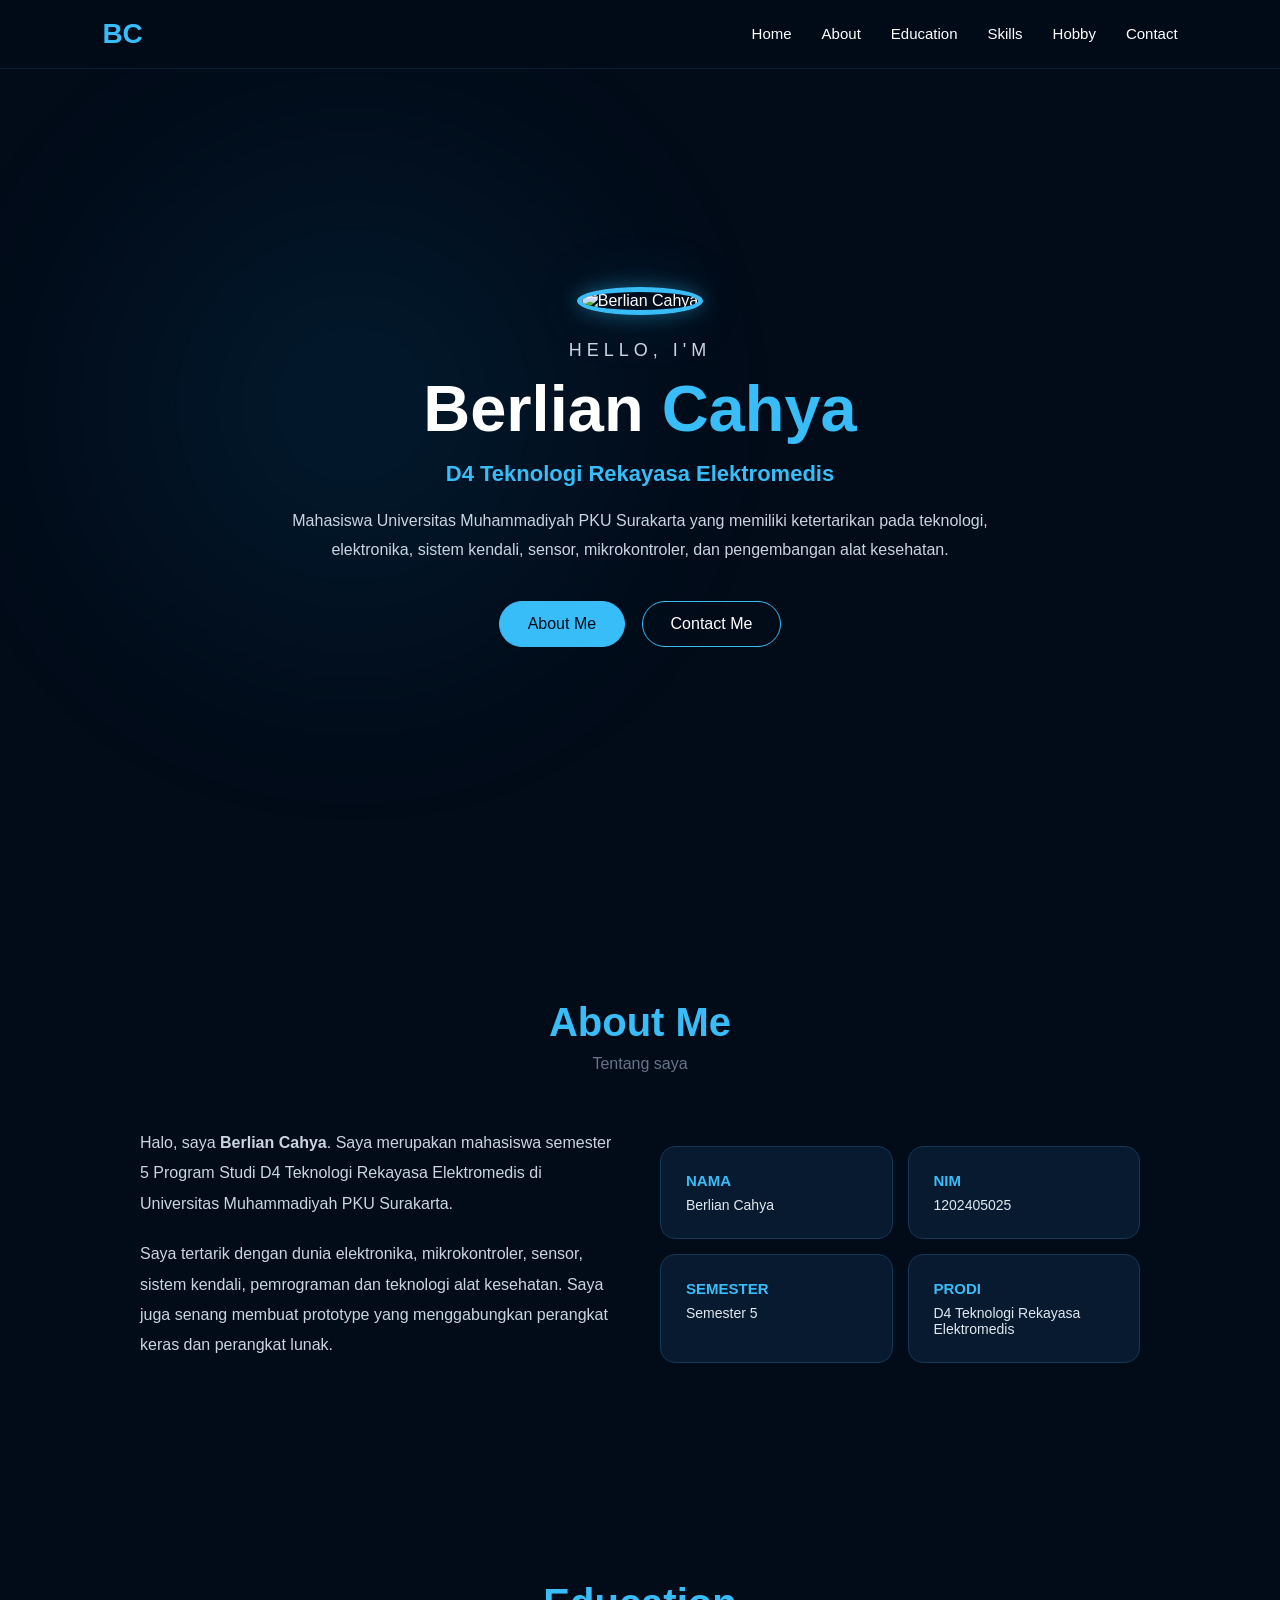
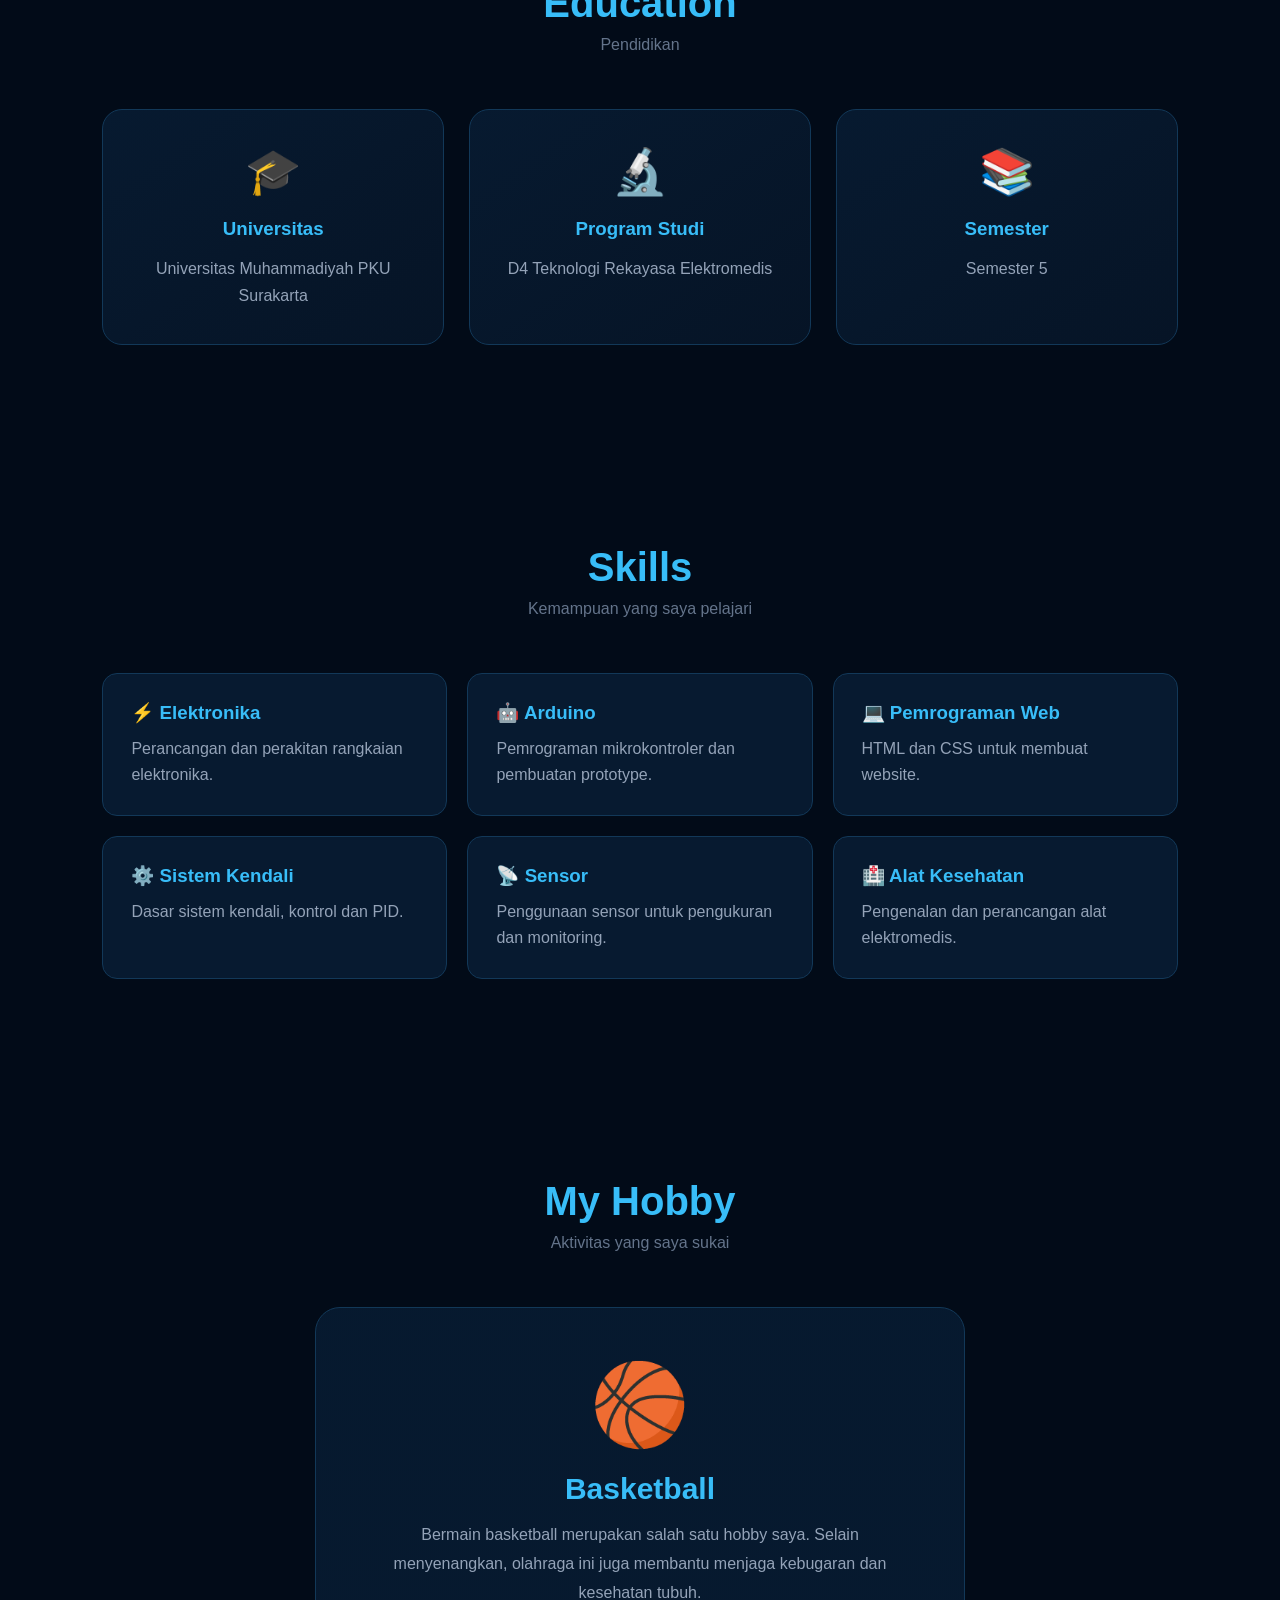
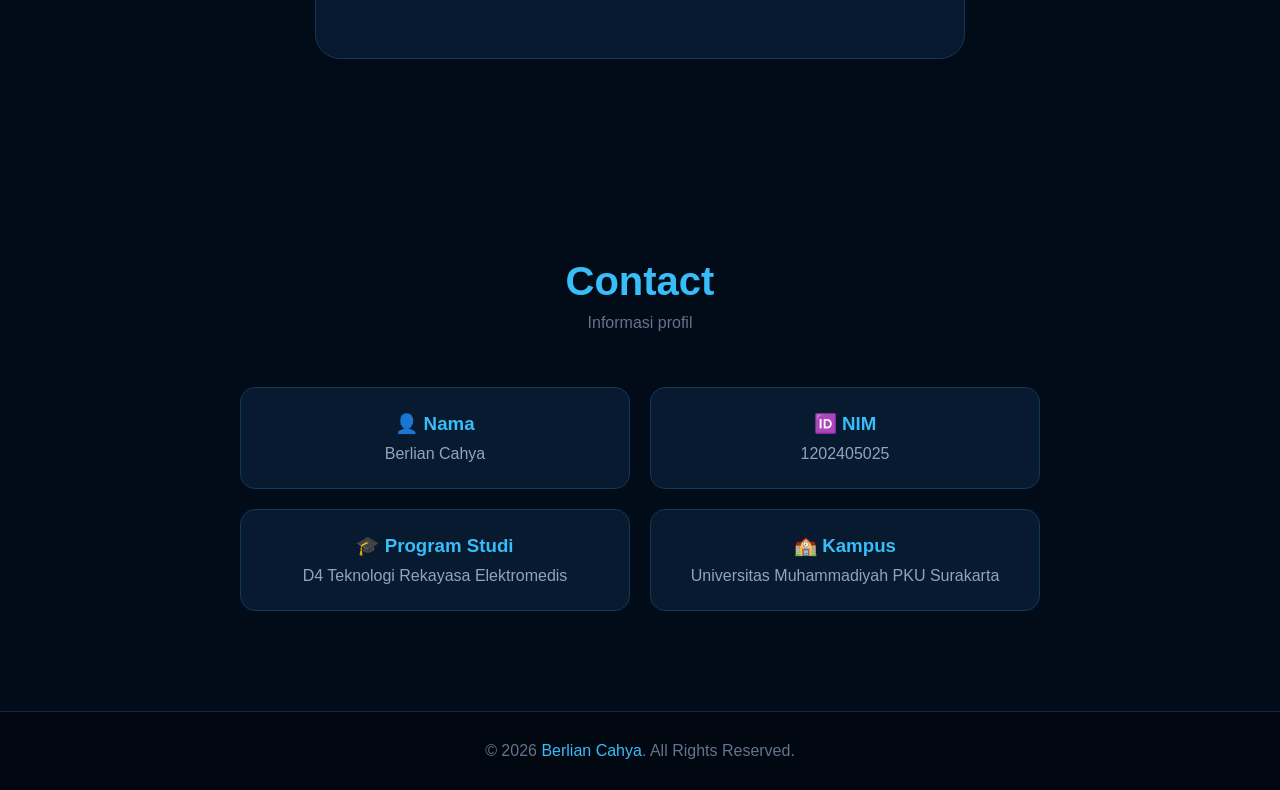
==== commit 321a793a: "init" ====
--- a/modul3.html/tugas diri.html
+++ b/modul3.html/tugas diri.html
@@ -1,18 +1,11 @@
 <!DOCTYPE html>
 <html lang="id">
-
 <head>
     <meta charset="UTF-8">
     <meta name="viewport" content="width=device-width, initial-scale=1.0">
-
-    <title>Portfolio Berlian Cahya</title>
+    <title>Portfolio | Berlian Cahya</title>
 
     <style>
-
-        /* =========================
-           RESET
-        ========================= */
-
         * {
             margin: 0;
             padding: 0;
@@ -22,45 +15,37 @@
 
         body {
             font-family: Arial, Helvetica, sans-serif;
-            background: #061426;
+            background: #020b18;
             color: white;
         }
 
-
-        /* =========================
-           NAVBAR
-        ========================= */
+        /* ================= NAVBAR ================= */
 
         nav {
             position: fixed;
             top: 0;
             left: 0;
-
             width: 100%;
-
             padding: 18px 8%;
-
-            background: rgba(3, 15, 30, 0.92);
-
             display: flex;
             justify-content: space-between;
             align-items: center;
-
+            background: rgba(2, 11, 24, 0.85);
+            backdrop-filter: blur(12px);
             z-index: 1000;
-
-            backdrop-filter: blur(10px);
+            border-bottom: 1px solid rgba(56, 189, 248, 0.1);
         }
 
         .logo {
-            font-size: 25px;
+            font-size: 28px;
             font-weight: bold;
             color: #38bdf8;
         }
 
         nav ul {
             display: flex;
-            gap: 25px;
             list-style: none;
+            gap: 30px;
         }
 
         nav ul li a {
@@ -74,633 +59,846 @@
             color: #38bdf8;
         }
 
-
-        /* =========================
-           HERO
-        ========================= */
+        /* ================= HERO ================= */
 
         .hero {
-
             min-height: 100vh;
-
-            padding: 120px 8% 70px;
-
+            position: relative;
             display: flex;
-
             justify-content: center;
-
             align-items: center;
-
             text-align: center;
+            padding: 120px 20px 80px;
+            overflow: hidden;
 
             /*
-            NANTI FOTO YANG SAMA
-            BISA DIMASUKKAN SEBAGAI BACKGROUND
+            FOTO BACKGROUND
+            Base64 foto yang sama nantinya diletakkan di sini
             */
-
-            background-image:
-
+            background:
                 linear-gradient(
-                    rgba(2, 12, 25, 0.78),
-                    rgba(2, 12, 25, 0.92)
+                    rgba(2, 11, 24, 0.82),
+                    rgba(2, 11, 24, 0.95)
                 ),
-
-                url("data:image/png;base64,
-                MASUKKAN_BASE64_FOTO_DI_SINI
-                ");
+                url("[data-uri]");
 
             background-size: cover;
-
             background-position: center;
-
-            background-repeat: no-repeat;
-        }
-
+        }
+
+        .hero::before {
+            content: "";
+            position: absolute;
+            width: 450px;
+            height: 450px;
+            background: #0284c7;
+            opacity: 0.12;
+            filter: blur(120px);
+            border-radius: 50%;
+            top: 20%;
+            left: 10%;
+        }
 
         .hero-content {
+            position: relative;
+            z-index: 2;
             max-width: 850px;
         }
 
-
         /* FOTO PROFIL */
 
         .profile-photo {
-
-            width: 180px;
-
-            height: 180px;
-
+            width: 190px;
+            height: 190px;
             object-fit: cover;
-
             border-radius: 50%;
-
             border: 5px solid #38bdf8;
-
+            box-shadow:
+                0 0 20px rgba(56, 189, 248, 0.4),
+                0 0 60px rgba(56, 189, 248, 0.15);
             margin-bottom: 25px;
-
+        }
+
+        .hello {
+            font-size: 18px;
+            letter-spacing: 5px;
+            color: #cbd5e1;
+            margin-bottom: 10px;
+        }
+
+        .hero h1 {
+            font-size: 65px;
+            margin-bottom: 15px;
+            font-weight: 700;
+        }
+
+        .hero h1 span {
+            color: #38bdf8;
+        }
+
+        .hero h3 {
+            font-size: 22px;
+            color: #38bdf8;
+            margin-bottom: 20px;
+        }
+
+        .hero-description {
+            color: #cbd5e1;
+            line-height: 1.8;
+            max-width: 700px;
+            margin: auto;
+            font-size: 16px;
+        }
+
+        /* BUTTON */
+
+        .buttons {
+            margin-top: 30px;
+        }
+
+        .btn {
+            display: inline-block;
+            padding: 13px 28px;
+            margin: 6px;
+            border-radius: 30px;
+            text-decoration: none;
+            color: white;
+            border: 1px solid #38bdf8;
+            transition: 0.3s;
+        }
+
+        .btn-primary {
+            background: #38bdf8;
+            color: #020b18;
+        }
+
+        .btn:hover {
+            transform: translateY(-4px);
+            box-shadow: 0 8px 25px rgba(56, 189, 248, 0.25);
+        }
+
+        .btn-primary:hover {
+            background: transparent;
+            color: white;
+        }
+
+        /* ================= GENERAL ================= */
+
+        section {
+            padding: 100px 8%;
+        }
+
+        .section-title {
+            text-align: center;
+            margin-bottom: 55px;
+        }
+
+        .section-title h2 {
+            font-size: 40px;
+            color: #38bdf8;
+            margin-bottom: 10px;
+        }
+
+        .section-title p {
+            color: #64748b;
+        }
+
+        /* ================= ABOUT ================= */
+
+        .about-container {
+            max-width: 1000px;
+            margin: auto;
+            display: grid;
+            grid-template-columns: 1fr 1fr;
+            gap: 40px;
+            align-items: center;
+        }
+
+        .about-text p {
+            color: #cbd5e1;
+            line-height: 1.9;
+            margin-bottom: 20px;
+        }
+
+        .about-info {
+            display: grid;
+            grid-template-columns: 1fr 1fr;
+            gap: 15px;
+        }
+
+        .info-box {
+            padding: 25px;
+            background: #071a30;
+            border: 1px solid #123858;
+            border-radius: 15px;
+            transition: 0.3s;
+        }
+
+        .info-box:hover {
+            border-color: #38bdf8;
+            transform: translateY(-5px);
+        }
+
+        .info-box h3 {
+            color: #38bdf8;
+            margin-bottom: 8px;
+            font-size: 15px;
+        }
+
+        .info-box p {
+            color: #e2e8f0;
+            font-size: 14px;
+        }
+
+        /* ================= EDUCATION ================= */
+
+        .cards {
+            max-width: 1100px;
+            margin: auto;
+            display: grid;
+            grid-template-columns: repeat(3, 1fr);
+            gap: 25px;
+        }
+
+        .card {
+            background: linear-gradient(
+                145deg,
+                #071a30,
+                #061426
+            );
+            padding: 35px 25px;
+            border-radius: 20px;
+            text-align: center;
+            border: 1px solid #123858;
+            transition: 0.3s;
+        }
+
+        .card:hover {
+            transform: translateY(-8px);
+            border-color: #38bdf8;
             box-shadow:
-                0 0 30px rgba(56, 189, 248, 0.35);
-        }
-
-
-        .hero p:first-of-type {
-
-            color: #cbd5e1;
-
-            font-size: 18px;
-
-            letter-spacing: 3px;
-
+                0 15px 40px rgba(0, 0, 0, 0.3);
+        }
+
+        .card-icon {
+            font-size: 45px;
+            margin-bottom: 20px;
+        }
+
+        .card h3 {
+            color: #38bdf8;
+            margin-bottom: 15px;
+        }
+
+        .card p {
+            color: #94a3b8;
+            line-height: 1.7;
+        }
+
+        /* ================= SKILLS ================= */
+
+        .skills-grid {
+            max-width: 1100px;
+            margin: auto;
+            display: grid;
+            grid-template-columns: repeat(3, 1fr);
+            gap: 20px;
+        }
+
+        .skill {
+            padding: 28px;
+            background: #071a30;
+            border: 1px solid #123858;
+            border-radius: 15px;
+            transition: 0.3s;
+        }
+
+        .skill:hover {
+            transform: translateY(-6px);
+            border-color: #38bdf8;
+        }
+
+        .skill h3 {
+            color: #38bdf8;
+            margin-bottom: 12px;
+        }
+
+        .skill p {
+            color: #94a3b8;
+            line-height: 1.6;
+        }
+
+        /* ================= HOBBY ================= */
+
+        .hobby-container {
+            max-width: 650px;
+            margin: auto;
+        }
+
+        .hobby-card {
+            background:
+                linear-gradient(
+                    rgba(7, 26, 48, 0.95),
+                    rgba(7, 26, 48, 0.95)
+                );
+            padding: 50px;
+            border-radius: 25px;
+            text-align: center;
+            border: 1px solid #123858;
+        }
+
+        .basketball {
+            font-size: 80px;
+            margin-bottom: 20px;
+        }
+
+        .hobby-card h3 {
+            font-size: 30px;
+            color: #38bdf8;
+            margin-bottom: 15px;
+        }
+
+        .hobby-card p {
+            color: #94a3b8;
+            line-height: 1.8;
+        }
+
+        /* ================= CONTACT ================= */
+
+        .contact-container {
+            max-width: 800px;
+            margin: auto;
+            display: grid;
+            grid-template-columns: repeat(2, 1fr);
+            gap: 20px;
+        }
+
+        .contact-box {
+            background: #071a30;
+            border: 1px solid #123858;
+            border-radius: 15px;
+            padding: 25px;
+            text-align: center;
+        }
+
+        .contact-box h3 {
+            color: #38bdf8;
             margin-bottom: 10px;
         }
 
-
-        .hero h1 {
-
-            font-size: 58px;
-
-            margin-bottom: 15px;
-        }
-
-
-        .hero h1 span {
-
-            color: #38bdf8;
-        }
-
-
-        .hero h3 {
-
-            color: #38bdf8;
-
-            font-size: 21px;
-
-            margin-bottom: 20px;
-        }
-
-
-        .hero-description {
-
-            color: #cbd5e1;
-
-            line-height: 1.8;
-
-            max-width: 700px;
-
-            margin: auto;
-        }
-
-
-        /* =========================
-           BUTTON
-        ========================= */
-
-        .buttons {
-
-            margin-top: 30px;
-        }
-
-
-        .btn {
-
-            display: inline-block;
-
-            padding: 13px 25px;
-
-            margin: 5px;
-
-            border-radius: 30px;
-
-            text-decoration: none;
-
-            color: white;
-
-            border: 1px solid #38bdf8;
-
-            transition: 0.3s;
-        }
-
-
-        .btn:hover {
-
-            background: #38bdf8;
-
-            color: #061426;
-
-            transform: translateY(-3px);
-        }
-
-
-        /* =========================
-           GENERAL SECTION
-        ========================= */
-
-        section {
-
-            padding: 100px 8%;
-        }
-
-
-        section h2 {
-
+        .contact-box p {
+            color: #94a3b8;
+        }
+
+        /* ================= FOOTER ================= */
+
+        footer {
+            padding: 30px;
             text-align: center;
-
-            font-size: 38px;
-
-            margin-bottom: 45px;
-
-            color: #38bdf8;
-        }
-
-
-        /* =========================
-           ABOUT
-        ========================= */
-
-        .about {
-
-            max-width: 900px;
-
-            margin: auto;
-
-            text-align: center;
-
-            color: #cbd5e1;
-
-            line-height: 1.9;
-
-            font-size: 17px;
-        }
-
-
-        .about-info {
-
-            margin-top: 35px;
-
-            display: grid;
-
-            grid-template-columns:
-                repeat(auto-fit, minmax(200px, 1fr));
-
-            gap: 20px;
-        }
-
-
-        .info-box {
-
-            background: #0c2038;
-
-            padding: 25px;
-
-            border-radius: 15px;
-
-            border: 1px solid #163b60;
-        }
-
-
-        .info-box h3 {
-
-            color: #38bdf8;
-
-            margin-bottom: 10px;
-        }
-
-
-        .info-box p {
-
-            color: #cbd5e1;
-        }
-
-
-        /* =========================
-           EDUCATION
-        ========================= */
-
-        .cards {
-
-            display: grid;
-
-            grid-template-columns:
-                repeat(auto-fit, minmax(230px, 1fr));
-
-            gap: 25px;
-
-            max-width: 1000px;
-
-            margin: auto;
-        }
-
-
-        .card {
-
-            background: #0c2038;
-
-            padding: 30px;
-
-            border-radius: 18px;
-
-            text-align: center;
-
-            border: 1px solid #163b60;
-
-            transition: 0.3s;
-        }
-
-
-        .card:hover {
-
-            transform: translateY(-8px);
-
-            border-color: #38bdf8;
-
-            box-shadow:
-                0 10px 30px rgba(0, 0, 0, 0.25);
-        }
-
-
-        .card h3 {
-
-            color: #38bdf8;
-
-            margin-bottom: 15px;
-        }
-
-
-        .card p {
-
-            color: #cbd5e1;
-
-            line-height: 1.7;
-        }
-
-
-        /* =========================
-           SKILLS
-        ========================= */
-
-        .skill-card {
-
-            min-height: 180px;
-
-            display: flex;
-
-            flex-direction: column;
-
-            justify-content: center;
-
-            align-items: center;
-        }
-
-
-        .skill-icon {
-
-            font-size: 40px;
-
-            margin-bottom: 15px;
-        }
-
-
-        /* =========================
-           HOBBY
-        ========================= */
-
-        .hobby-container {
-
-            max-width: 700px;
-
-            margin: auto;
-        }
-
-
-        .basketball {
-
-            font-size: 70px;
-
-            margin-bottom: 20px;
-        }
-
-
-        /* =========================
-           CONTACT
-        ========================= */
-
-        .contact-container {
-
-            max-width: 700px;
-
-            margin: auto;
-
-            display: grid;
-
-            gap: 20px;
-        }
-
-
-        .contact-box {
-
-            background: #0c2038;
-
-            padding: 25px;
-
-            border-radius: 15px;
-
-            text-align: center;
-
-            border: 1px solid #163b60;
-        }
-
-
-        .contact-box h3 {
-
-            color: #38bdf8;
-
-            margin-bottom: 10px;
-        }
-
-
-        .contact-box p {
-
-            color: #cbd5e1;
-        }
-
-
-        /* =========================
-           FOOTER
-        ========================= */
-
-        footer {
-
-            text-align: center;
-
-            padding: 30px;
-
-            background: #030c18;
-
-            color: #94a3b8;
-        }
-
-
-        /* =========================
-           RESPONSIVE
-        ========================= */
-
-        @media (max-width: 700px) {
-
-            nav {
-
-                padding: 15px 5%;
+            background: #010711;
+            color: #64748b;
+            border-top: 1px solid #0f2942;
+        }
+
+        footer span {
+            color: #38bdf8;
+        }
+
+        /* ================= RESPONSIVE ================= */
+
+        @media (max-width: 900px) {
+
+            .hero h1 {
+                font-size: 50px;
             }
 
+            .about-container {
+                grid-template-columns: 1fr;
+            }
+
+            .cards,
+            .skills-grid {
+                grid-template-columns: 1fr 1fr;
+            }
+        }
+
+        @media (max-width: 650px) {
 
             nav ul {
-
                 display: none;
             }
 
-
-            .hero {
-
-                padding: 110px 6% 60px;
-            }
-
-
             .hero h1 {
-
                 font-size: 40px;
             }
 
-
             .hero h3 {
-
-                font-size: 17px;
+                font-size: 18px;
             }
 
-
             .profile-photo {
-
                 width: 150px;
-
                 height: 150px;
             }
 
+            .about-info,
+            .cards,
+            .skills-grid,
+            .contact-container {
+                grid-template-columns: 1fr;
+            }
 
             section {
-
-                padding: 70px 6%;
+                padding: 75px 6%;
             }
-
-
-            section h2 {
-
-                font-size: 30px;
-            }
         }
 
     </style>
-
 </head>
 
-
 <body>
 
-
-<!-- =========================
-     NAVBAR
-========================= -->
-
-<nav>
-
-    <div class="logo">
-        BC
-    </div>
-
-    <ul>
-
-        <li>
-            <a href="#home">Home</a>
-        </li>
-
-        <li>
-            <a href="#about">About</a>
-        </li>
-
-        <li>
-            <a href="#education">Education</a>
-        </li>
-
-        <li>
-            <a href="#skills">Skills</a>
-        </li>
-
-        <li>
-            <a href="#hobby">Hobby</a>
-        </li>
-
-        <li>
-            <a href="#contact">Contact</a>
-        </li>
-
-    </ul>
-
-</nav>
-
-
-
-<!-- =========================
-     HOME
-========================= -->
-
-<section class="hero" id="home">
-
-    <div class="hero-content">
-
-
-        <!-- FOTO PROFIL -->
-
-        <img
-
-            class="profile-photo"
-
-            src="data:image/png;base64,
-            MASUKKAN_BASE64_FOTO_DI_SINI
-            "
-
-            alt="Berlian Cahya"
-
-        >
-
-
-        <p>
-            HELLO, I'M
-        </p>
-
-
-        <h1>
-
-            Berlian
-
-            <span>
-                Cahya
-            </span>
-
-        </h1>
-
-
-        <h3>
-
-            D4 Teknologi Rekayasa Elektromedis
-
-        </h3>
-
-
-        <p class="hero-description">
-
-            Mahasiswa Universitas Muhammadiyah PKU Surakarta
-            yang memiliki ketertarikan pada teknologi,
-            elektronika, sistem kendali, Arduino,
-            sensor, pemrograman, dan alat kesehatan.
-
-        </p>
-
-
-        <div class="buttons">
-
-            <a
-                href="#about"
-                class="btn"
+    <!-- ================= NAVBAR ================= -->
+
+    <nav>
+
+        <div class="logo">
+            BC
+        </div>
+
+        <ul>
+
+            <li>
+                <a href="#home">Home</a>
+            </li>
+
+            <li>
+                <a href="#about">About</a>
+            </li>
+
+            <li>
+                <a href="#education">Education</a>
+            </li>
+
+            <li>
+                <a href="#skills">Skills</a>
+            </li>
+
+            <li>
+                <a href="#hobby">Hobby</a>
+            </li>
+
+            <li>
+                <a href="#contact">Contact</a>
+            </li>
+
+        </ul>
+
+    </nav>
+
+
+    <!-- ================= HERO ================= -->
+
+    <section class="hero" id="home">
+
+        <div class="hero-content">
+
+            <!-- FOTO PROFIL -->
+            <img
+                class="profile-photo"
+                src="[data-uri]"
+                alt="Berlian Cahya"
             >
-                Tentang Saya
-            </a>
-
-
-            <a
-                href="#contact"
-                class="btn"
-            >
+
+            <p class="hello">
+                HELLO, I'M
+            </p>
+
+            <h1>
+                Berlian
+                <span>Cahya</span>
+            </h1>
+
+            <h3>
+                D4 Teknologi Rekayasa Elektromedis
+            </h3>
+
+            <p class="hero-description">
+                Mahasiswa Universitas Muhammadiyah PKU Surakarta
+                yang memiliki ketertarikan pada teknologi,
+                elektronika, sistem kendali, sensor,
+                mikrokontroler, dan pengembangan alat kesehatan.
+            </p>
+
+            <div class="buttons">
+
+                <a
+                    href="#about"
+                    class="btn btn-primary"
+                >
+                    About Me
+                </a>
+
+                <a
+                    href="#contact"
+                    class="btn"
+                >
+                    Contact Me
+                </a>
+
+            </div>
+
+        </div>
+
+    </section>
+
+
+    <!-- ================= ABOUT ================= -->
+
+    <section id="about">
+
+        <div class="section-title">
+
+            <h2>
+                About Me
+            </h2>
+
+            <p>
+                Tentang saya
+            </p>
+
+        </div>
+
+
+        <div class="about-container">
+
+            <div class="about-text">
+
+                <p>
+                    Halo, saya <b>Berlian Cahya</b>.
+                    Saya merupakan mahasiswa semester 5
+                    Program Studi D4 Teknologi Rekayasa Elektromedis
+                    di Universitas Muhammadiyah PKU Surakarta.
+                </p>
+
+                <p>
+                    Saya tertarik dengan dunia elektronika,
+                    mikrokontroler, sensor, sistem kendali,
+                    pemrograman dan teknologi alat kesehatan.
+                    Saya juga senang membuat prototype yang
+                    menggabungkan perangkat keras dan perangkat lunak.
+                </p>
+
+            </div>
+
+
+            <div class="about-info">
+
+                <div class="info-box">
+
+                    <h3>
+                        NAMA
+                    </h3>
+
+                    <p>
+                        Berlian Cahya
+                    </p>
+
+                </div>
+
+                <div class="info-box">
+
+                    <h3>
+                        NIM
+                    </h3>
+
+                    <p>
+                        1202405025
+                    </p>
+
+                </div>
+
+                <div class="info-box">
+
+                    <h3>
+                        SEMESTER
+                    </h3>
+
+                    <p>
+                        Semester 5
+                    </p>
+
+                </div>
+
+                <div class="info-box">
+
+                    <h3>
+                        PRODI
+                    </h3>
+
+                    <p>
+                        D4 Teknologi Rekayasa Elektromedis
+                    </p>
+
+                </div>
+
+            </div>
+
+        </div>
+
+    </section>
+
+
+    <!-- ================= EDUCATION ================= -->
+
+    <section id="education">
+
+        <div class="section-title">
+
+            <h2>
+                Education
+            </h2>
+
+            <p>
+                Pendidikan
+            </p>
+
+        </div>
+
+
+        <div class="cards">
+
+            <div class="card">
+
+                <div class="card-icon">
+                    🎓
+                </div>
+
+                <h3>
+                    Universitas
+                </h3>
+
+                <p>
+                    Universitas Muhammadiyah
+                    PKU Surakarta
+                </p>
+
+            </div>
+
+
+            <div class="card">
+
+                <div class="card-icon">
+                    🔬
+                </div>
+
+                <h3>
+                    Program Studi
+                </h3>
+
+                <p>
+                    D4 Teknologi
+                    Rekayasa Elektromedis
+                </p>
+
+            </div>
+
+
+            <div class="card">
+
+                <div class="card-icon">
+                    📚
+                </div>
+
+                <h3>
+                    Semester
+                </h3>
+
+                <p>
+                    Semester 5
+                </p>
+
+            </div>
+
+        </div>
+
+    </section>
+
+
+    <!-- ================= SKILLS ================= -->
+
+    <section id="skills">
+
+        <div class="section-title">
+
+            <h2>
+                Skills
+            </h2>
+
+            <p>
+                Kemampuan yang saya pelajari
+            </p>
+
+        </div>
+
+
+        <div class="skills-grid">
+
+            <div class="skill">
+
+                <h3>
+                    ⚡ Elektronika
+                </h3>
+
+                <p>
+                    Perancangan dan perakitan
+                    rangkaian elektronika.
+                </p>
+
+            </div>
+
+
+            <div class="skill">
+
+                <h3>
+                    🤖 Arduino
+                </h3>
+
+                <p>
+                    Pemrograman mikrokontroler
+                    dan pembuatan prototype.
+                </p>
+
+            </div>
+
+
+            <div class="skill">
+
+                <h3>
+                    💻 Pemrograman Web
+                </h3>
+
+                <p>
+                    HTML dan CSS untuk
+                    membuat website.
+                </p>
+
+            </div>
+
+
+            <div class="skill">
+
+                <h3>
+                    ⚙️ Sistem Kendali
+                </h3>
+
+                <p>
+                    Dasar sistem kendali,
+                    kontrol dan PID.
+                </p>
+
+            </div>
+
+
+            <div class="skill">
+
+                <h3>
+                    📡 Sensor
+                </h3>
+
+                <p>
+                    Penggunaan sensor untuk
+                    pengukuran dan monitoring.
+                </p>
+
+            </div>
+
+
+            <div class="skill">
+
+                <h3>
+                    🏥 Alat Kesehatan
+                </h3>
+
+                <p>
+                    Pengenalan dan perancangan
+                    alat elektromedis.
+                </p>
+
+            </div>
+
+        </div>
+
+    </section>
+
+
+    <!-- ================= HOBBY ================= -->
+
+    <section id="hobby">
+
+        <div class="section-title">
+
+            <h2>
+                My Hobby
+            </h2>
+
+            <p>
+                Aktivitas yang saya sukai
+            </p>
+
+        </div>
+
+
+        <div class="hobby-container">
+
+            <div class="hobby-card">
+
+                <div class="basketball">
+                    🏀
+                </div>
+
+                <h3>
+                    Basketball
+                </h3>
+
+                <p>
+                    Bermain basketball merupakan
+                    salah satu hobby saya.
+                    Selain menyenangkan, olahraga
+                    ini juga membantu menjaga
+                    kebugaran dan kesehatan tubuh.
+                </p>
+
+            </div>
+
+        </div>
+
+    </section>
+
+
+    <!-- ================= CONTACT ================= -->
+
+    <section id="contact">
+
+        <div class="section-title">
+
+            <h2>
                 Contact
-            </a>
-
-        </div>
-
-    </div>
-
-</section>
-
-
-
-<!-- =========================
-     ABOUT
-========================= -->
-
-<section id="about">
-
-    <h2>
-        About Me
-    </h2>
-
-
-    <div class="about">
-
-        <p>
-
-            Saya <b>Berlian Cahya</b>, mahasiswa semester 5
-            Program Studi D4 Teknologi Rekayasa Elektromedis
-            di Universitas Muhammadiyah PKU Surakarta.
-
-            Saya memiliki ketertarikan pada bidang elektronika,
-            pemrograman, sistem kendali, sensor,
-            mikrokontroler, dan teknologi alat kesehatan.
-
-        </p>
-
-
-        <div class="about-info">
-
-
-            <div class="info-box">
-
-                <h3>
-                    Nama
+            </h2>
+
+            <p>
+                Informasi profil
+            </p>
+
+        </div>
+
+
+        <div class="contact-container">
+
+            <div class="contact-box">
+
+                <h3>
+                    👤 Nama
                 </h3>
 
                 <p>
@@ -710,10 +908,10 @@
             </div>
 
 
-            <div class="info-box">
-
-                <h3>
-                    NIM
+            <div class="contact-box">
+
+                <h3>
+                    🆔 NIM
                 </h3>
 
                 <p>
@@ -723,23 +921,10 @@
             </div>
 
 
-            <div class="info-box">
-
-                <h3>
-                    Semester
-                </h3>
-
-                <p>
-                    5
-                </p>
-
-            </div>
-
-
-            <div class="info-box">
-
-                <h3>
-                    Program Studi
+            <div class="contact-box">
+
+                <h3>
+                    🎓 Program Studi
                 </h3>
 
                 <p>
@@ -749,320 +934,33 @@
             </div>
 
 
-        </div>
-
-    </div>
-
-</section>
-
-
-
-<!-- =========================
-     EDUCATION
-========================= -->
-
-<section id="education">
-
-    <h2>
-        Education
-    </h2>
-
-
-    <div class="cards">
-
-
-        <div class="card">
-
-            <h3>
-                🎓 Universitas
-            </h3>
-
-            <p>
-
-                Universitas Muhammadiyah
-                PKU Surakarta
-
-            </p>
-
-        </div>
-
-
-        <div class="card">
-
-            <h3>
-                📚 Program Studi
-            </h3>
-
-            <p>
-
-                D4 Teknologi
-                Rekayasa Elektromedis
-
-            </p>
-
-        </div>
-
-
-        <div class="card">
-
-            <h3>
-                📖 Semester
-            </h3>
-
-            <p>
-
-                Semester 5
-
-            </p>
-
-        </div>
-
-
-    </div>
-
-</section>
-
-
-
-<!-- =========================
-     SKILLS
-========================= -->
-
-<section id="skills">
-
-    <h2>
-        Skills
-    </h2>
-
-
-    <div class="cards">
-
-
-        <div class="card skill-card">
-
-            <div class="skill-icon">
-                ⚡
-            </div>
-
-            <h3>
-                Elektronika
-            </h3>
-
-            <p>
-                Perancangan dan perakitan
-                rangkaian elektronika.
-            </p>
-
-        </div>
-
-
-        <div class="card skill-card">
-
-            <div class="skill-icon">
-                🤖
-            </div>
-
-            <h3>
-                Arduino
-            </h3>
-
-            <p>
-                Pembuatan prototype berbasis
-                mikrokontroler Arduino.
-            </p>
-
-        </div>
-
-
-        <div class="card skill-card">
-
-            <div class="skill-icon">
-                💻
-            </div>
-
-            <h3>
-                Pemrograman Web
-            </h3>
-
-            <p>
-                HTML, CSS dan pembuatan
-                website sederhana.
-            </p>
-
-        </div>
-
-
-        <div class="card skill-card">
-
-            <div class="skill-icon">
-                ⚙️
-            </div>
-
-            <h3>
-                Sistem Kendali
-            </h3>
-
-            <p>
-                Dasar sistem kendali dan
-                pengendalian PID.
-            </p>
-
-        </div>
-
-
-        <div class="card skill-card">
-
-            <div class="skill-icon">
-                📡
-            </div>
-
-            <h3>
-                Sensor
-            </h3>
-
-            <p>
-                Penggunaan sensor untuk
-                pengukuran dan monitoring.
-            </p>
-
-        </div>
-
-
-        <div class="card skill-card">
-
-            <div class="skill-icon">
-                🏥
-            </div>
-
-            <h3>
-                Alat Kesehatan
-            </h3>
-
-            <p>
-                Teknologi dan perancangan
-                alat elektromedis.
-            </p>
-
-        </div>
-
-
-    </div>
-
-</section>
-
-
-
-<!-- =========================
-     HOBBY
-========================= -->
-
-<section id="hobby">
-
-    <h2>
-        Hobby
-    </h2>
-
-
-    <div class="hobby-container">
-
-        <div class="card">
-
-            <div class="basketball">
-                🏀
-            </div>
-
-            <h3>
-                Basketball
-            </h3>
-
-            <p>
-
-                Bermain basket merupakan salah satu
-                aktivitas yang saya sukai di waktu luang.
-
-                Selain untuk hiburan, olahraga juga
-                membantu menjaga kebugaran tubuh.
-
-            </p>
-
-        </div>
-
-    </div>
-
-</section>
-
-
-
-<!-- =========================
-     CONTACT
-========================= -->
-
-<section id="contact">
-
-    <h2>
-        Contact
-    </h2>
-
-
-    <div class="contact-container">
-
-
-        <div class="contact-box">
-
-            <h3>
-                👤 Nama
-            </h3>
-
-            <p>
-                Berlian Cahya
-            </p>
-
-        </div>
-
-
-        <div class="contact-box">
-
-            <h3>
-                🎓 Pendidikan
-            </h3>
-
-            <p>
-                D4 Teknologi Rekayasa Elektromedis
-            </p>
-
-        </div>
-
-
-        <div class="contact-box">
-
-            <h3>
-                🆔 NIM
-            </h3>
-
-            <p>
-                1202405025
-            </p>
-
-        </div>
-
-
-    </div>
-
-</section>
-
-
-
-<!-- =========================
-     FOOTER
-========================= -->
-
-<footer>
-
-    © 2026 Berlian Cahya
-
-</footer>
+            <div class="contact-box">
+
+                <h3>
+                    🏫 Kampus
+                </h3>
+
+                <p>
+                    Universitas Muhammadiyah PKU Surakarta
+                </p>
+
+            </div>
+
+        </div>
+
+    </section>
+
+
+    <!-- ================= FOOTER ================= -->
+
+    <footer>
+
+        © 2026
+        <span>Berlian Cahya</span>.
+        All Rights Reserved.
+
+    </footer>
 
 
 </body>
-
 </html>
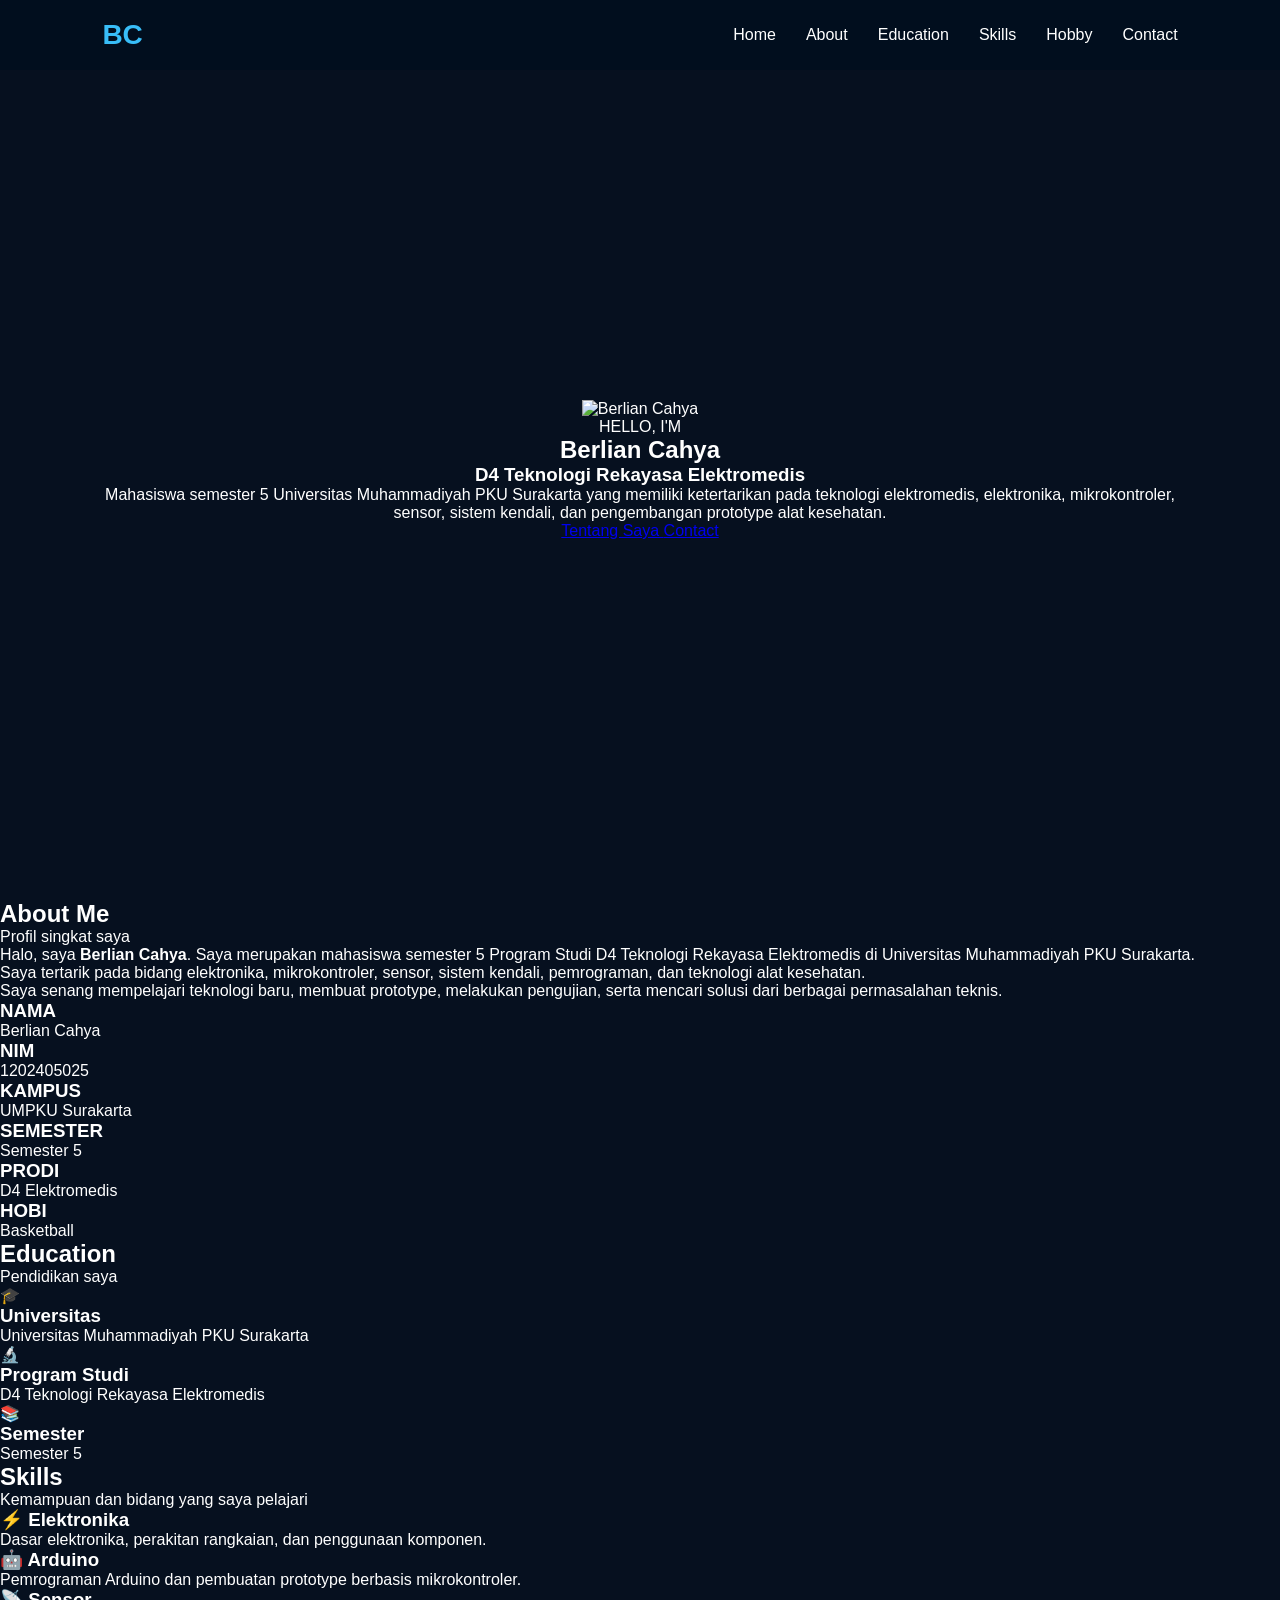
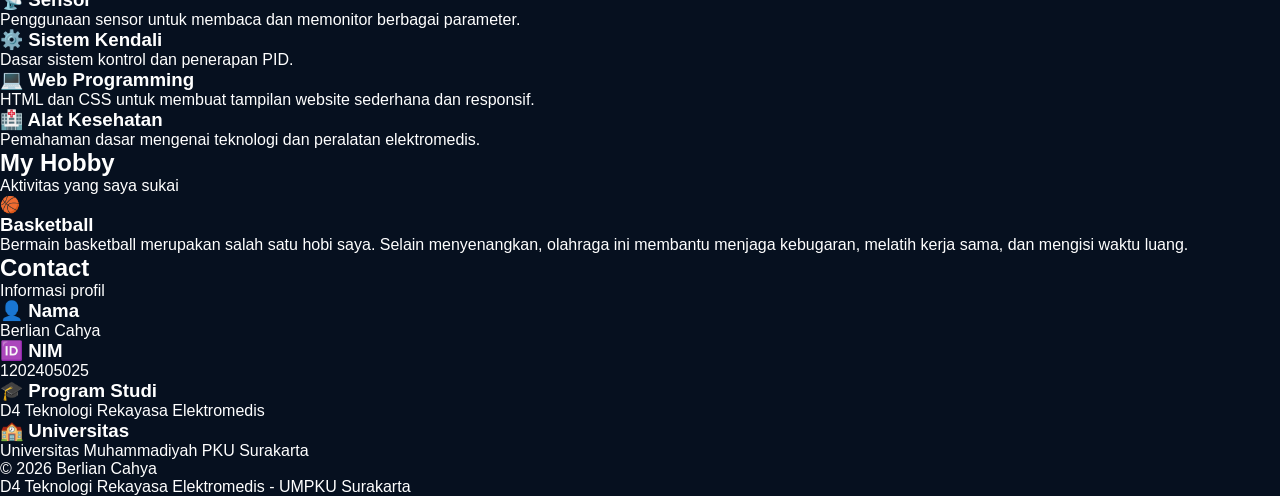
==== commit 1ad22818: "init" ====
--- a/modul3.html/tugas diri.html
+++ b/modul3.html/tugas diri.html
@@ -3,9 +3,11 @@
 <head>
     <meta charset="UTF-8">
     <meta name="viewport" content="width=device-width, initial-scale=1.0">
-    <title>Portfolio | Berlian Cahya</title>
+
+    <title>Berlian Cahya | Portfolio</title>
 
     <style>
+
         * {
             margin: 0;
             padding: 0;
@@ -15,25 +17,27 @@
 
         body {
             font-family: Arial, Helvetica, sans-serif;
-            background: #020b18;
+            background: #06101f;
             color: white;
         }
 
         /* ================= NAVBAR ================= */
 
         nav {
+            height: 70px;
             position: fixed;
             top: 0;
-            left: 0;
             width: 100%;
-            padding: 18px 8%;
+            z-index: 1000;
+
             display: flex;
+            align-items: center;
             justify-content: space-between;
-            align-items: center;
-            background: rgba(2, 11, 24, 0.85);
-            backdrop-filter: blur(12px);
-            z-index: 1000;
-            border-bottom: 1px solid rgba(56, 189, 248, 0.1);
+
+            padding: 0 8%;
+
+            background: rgba(2, 15, 30, 0.90);
+            backdrop-filter: blur(10px);
         }
 
         .logo {
@@ -51,7 +55,6 @@
         nav ul li a {
             color: white;
             text-decoration: none;
-            font-size: 15px;
             transition: 0.3s;
         }
 
@@ -59,357 +62,508 @@
             color: #38bdf8;
         }
 
+
         /* ================= HERO ================= */
 
         .hero {
+
             min-height: 100vh;
-            position: relative;
+
             display: flex;
+            align-items: center;
             justify-content: center;
-            align-items: center;
+
             text-align: center;
-            padding: 120px 20px 80px;
-            overflow: hidden;
+
+            padding: 100px 8% 60px;
 
             /*
-            FOTO BACKGROUND
-            Base64 foto yang sama nantinya diletakkan di sini
-            */
+             * FOTO KAMU SUDAH DI-EMBED
+             * LANGSUNG DI DALAM FILE HTML
+             */
+
             background:
                 linear-gradient(
-                    rgba(2, 11, 24, 0.82),
-                    rgba(2, 11, 24, 0.95)
+                    rgba(2, 15, 30, 0.70),
+                    rgba(2, 15, 30, 0.90)
                 ),
-                url("[data-uri]");
+
+                url("data:image/jpeg;base64,
+                BASE64_FOTO_KAMU
+                ");
 
             background-size: cover;
             background-position: center;
-        }
-
-        .hero::before {
-            content: "";
-            position: absolute;
-            width: 450px;
-            height: 450px;
-            background: #0284c7;
-            opacity: 0.12;
-            filter: blur(120px);
+            background-attachment: fixed;
+        }
+
+
+        .hero-content {
+            max-width: 850px;
+        }
+
+
+        /* FOTO PROFIL */
+
+        .profile-photo {
+
+            width: 200px;
+            height: 200px;
+
+            object-fit: cover;
+
             border-radius: 50%;
-            top: 20%;
-            left: 10%;
-        }
-
-        .hero-content {
-            position: relative;
-            z-index: 2;
-            max-width: 850px;
-        }
-
-        /* FOTO PROFIL */
-
-        .profile-photo {
-            width: 190px;
-            height: 190px;
-            object-fit: cover;
-            border-radius: 50%;
+
             border: 5px solid #38bdf8;
+
             box-shadow:
-                0 0 20px rgba(56, 189, 248, 0.4),
-                0 0 60px rgba(56, 189, 248, 0.15);
+                0 0 30px rgba(56, 189, 248, 0.5);
+
             margin-bottom: 25px;
         }
 
-        .hello {
+
+        .hero .hello {
+
             font-size: 18px;
+
             letter-spacing: 5px;
+
             color: #cbd5e1;
+
             margin-bottom: 10px;
         }
 
+
         .hero h1 {
-            font-size: 65px;
+
+            font-size: 60px;
+
             margin-bottom: 15px;
-            font-weight: 700;
-        }
+        }
+
 
         .hero h1 span {
+
             color: #38bdf8;
         }
 
+
         .hero h3 {
+
+            color: #38bdf8;
+
             font-size: 22px;
+
+            margin-bottom: 20px;
+        }
+
+
+        .hero-description {
+
+            max-width: 700px;
+
+            margin: auto;
+
+            color: #cbd5e1;
+
+            line-height: 1.8;
+        }
+
+
+        /* ================= BUTTON ================= */
+
+        .buttons {
+
+            margin-top: 30px;
+        }
+
+
+        .btn {
+
+            display: inline-block;
+
+            padding: 13px 28px;
+
+            margin: 5px;
+
+            border-radius: 30px;
+
+            text-decoration: none;
+
+            color: white;
+
+            border: 1px solid #38bdf8;
+
+            transition: 0.3s;
+        }
+
+
+        .btn:hover {
+
+            background: #38bdf8;
+
+            color: #06101f;
+
+            transform: translateY(-4px);
+        }
+
+
+        /* ================= SECTION ================= */
+
+        section {
+
+            padding: 100px 8%;
+        }
+
+
+        .section-title {
+
+            text-align: center;
+
+            margin-bottom: 50px;
+        }
+
+
+        .section-title h2 {
+
             color: #38bdf8;
+
+            font-size: 40px;
+
+            margin-bottom: 10px;
+        }
+
+
+        .section-title p {
+
+            color: #64748b;
+        }
+
+
+        /* ================= ABOUT ================= */
+
+        .about-container {
+
+            max-width: 1000px;
+
+            margin: auto;
+
+            display: grid;
+
+            grid-template-columns: 1fr 1fr;
+
+            gap: 40px;
+
+            align-items: center;
+        }
+
+
+        .about-text p {
+
+            color: #cbd5e1;
+
+            line-height: 1.9;
+
             margin-bottom: 20px;
         }
 
-        .hero-description {
-            color: #cbd5e1;
+
+        .about-info {
+
+            display: grid;
+
+            grid-template-columns: 1fr 1fr;
+
+            gap: 15px;
+        }
+
+
+        .info-box {
+
+            padding: 25px;
+
+            background: #071a30;
+
+            border: 1px solid #123858;
+
+            border-radius: 15px;
+
+            transition: 0.3s;
+        }
+
+
+        .info-box:hover {
+
+            transform: translateY(-5px);
+
+            border-color: #38bdf8;
+        }
+
+
+        .info-box h3 {
+
+            color: #38bdf8;
+
+            font-size: 14px;
+
+            margin-bottom: 8px;
+        }
+
+
+        .info-box p {
+
+            color: white;
+        }
+
+
+        /* ================= CARD ================= */
+
+        .cards {
+
+            max-width: 1100px;
+
+            margin: auto;
+
+            display: grid;
+
+            grid-template-columns:
+                repeat(3, 1fr);
+
+            gap: 25px;
+        }
+
+
+        .card {
+
+            background: #071a30;
+
+            padding: 30px 25px;
+
+            border-radius: 18px;
+
+            text-align: center;
+
+            border: 1px solid #123858;
+
+            transition: 0.3s;
+        }
+
+
+        .card:hover {
+
+            transform: translateY(-8px);
+
+            border-color: #38bdf8;
+
+            box-shadow:
+                0 15px 35px rgba(0,0,0,0.3);
+        }
+
+
+        .card-icon {
+
+            font-size: 45px;
+
+            margin-bottom: 18px;
+        }
+
+
+        .card h3 {
+
+            color: #38bdf8;
+
+            margin-bottom: 15px;
+        }
+
+
+        .card p {
+
+            color: #94a3b8;
+
+            line-height: 1.7;
+        }
+
+
+        /* ================= SKILLS ================= */
+
+        .skills {
+
+            max-width: 1100px;
+
+            margin: auto;
+
+            display: grid;
+
+            grid-template-columns:
+                repeat(3, 1fr);
+
+            gap: 20px;
+        }
+
+
+        .skill {
+
+            padding: 28px;
+
+            background: #071a30;
+
+            border: 1px solid #123858;
+
+            border-radius: 15px;
+
+            transition: 0.3s;
+        }
+
+
+        .skill:hover {
+
+            transform: translateY(-6px);
+
+            border-color: #38bdf8;
+        }
+
+
+        .skill h3 {
+
+            color: #38bdf8;
+
+            margin-bottom: 10px;
+        }
+
+
+        .skill p {
+
+            color: #94a3b8;
+
+            line-height: 1.6;
+        }
+
+
+        /* ================= HOBBY ================= */
+
+        .hobby {
+
+            max-width: 650px;
+
+            margin: auto;
+
+            text-align: center;
+        }
+
+
+        .hobby-card {
+
+            background: #071a30;
+
+            padding: 50px;
+
+            border-radius: 25px;
+
+            border: 1px solid #123858;
+        }
+
+
+        .basketball {
+
+            font-size: 80px;
+
+            margin-bottom: 20px;
+        }
+
+
+        .hobby-card h3 {
+
+            color: #38bdf8;
+
+            font-size: 30px;
+
+            margin-bottom: 15px;
+        }
+
+
+        .hobby-card p {
+
+            color: #94a3b8;
+
             line-height: 1.8;
-            max-width: 700px;
+        }
+
+
+        /* ================= CONTACT ================= */
+
+        .contact {
+
+            max-width: 800px;
+
             margin: auto;
-            font-size: 16px;
-        }
-
-        /* BUTTON */
-
-        .buttons {
-            margin-top: 30px;
-        }
-
-        .btn {
-            display: inline-block;
-            padding: 13px 28px;
-            margin: 6px;
-            border-radius: 30px;
-            text-decoration: none;
-            color: white;
-            border: 1px solid #38bdf8;
-            transition: 0.3s;
-        }
-
-        .btn-primary {
-            background: #38bdf8;
-            color: #020b18;
-        }
-
-        .btn:hover {
-            transform: translateY(-4px);
-            box-shadow: 0 8px 25px rgba(56, 189, 248, 0.25);
-        }
-
-        .btn-primary:hover {
-            background: transparent;
-            color: white;
-        }
-
-        /* ================= GENERAL ================= */
-
-        section {
-            padding: 100px 8%;
-        }
-
-        .section-title {
+
+            display: grid;
+
+            grid-template-columns: 1fr 1fr;
+
+            gap: 20px;
+        }
+
+
+        .contact-box {
+
+            background: #071a30;
+
+            border: 1px solid #123858;
+
+            border-radius: 15px;
+
+            padding: 25px;
+
             text-align: center;
-            margin-bottom: 55px;
-        }
-
-        .section-title h2 {
-            font-size: 40px;
+        }
+
+
+        .contact-box h3 {
+
             color: #38bdf8;
+
             margin-bottom: 10px;
         }
 
-        .section-title p {
+
+        .contact-box p {
+
+            color: #94a3b8;
+        }
+
+
+        /* ================= FOOTER ================= */
+
+        footer {
+
+            background: #010711;
+
+            text-align: center;
+
+            padding: 30px;
+
             color: #64748b;
         }
 
-        /* ================= ABOUT ================= */
-
-        .about-container {
-            max-width: 1000px;
-            margin: auto;
-            display: grid;
-            grid-template-columns: 1fr 1fr;
-            gap: 40px;
-            align-items: center;
-        }
-
-        .about-text p {
-            color: #cbd5e1;
-            line-height: 1.9;
-            margin-bottom: 20px;
-        }
-
-        .about-info {
-            display: grid;
-            grid-template-columns: 1fr 1fr;
-            gap: 15px;
-        }
-
-        .info-box {
-            padding: 25px;
-            background: #071a30;
-            border: 1px solid #123858;
-            border-radius: 15px;
-            transition: 0.3s;
-        }
-
-        .info-box:hover {
-            border-color: #38bdf8;
-            transform: translateY(-5px);
-        }
-
-        .info-box h3 {
+
+        footer span {
+
             color: #38bdf8;
-            margin-bottom: 8px;
-            font-size: 15px;
-        }
-
-        .info-box p {
-            color: #e2e8f0;
-            font-size: 14px;
-        }
-
-        /* ================= EDUCATION ================= */
-
-        .cards {
-            max-width: 1100px;
-            margin: auto;
-            display: grid;
-            grid-template-columns: repeat(3, 1fr);
-            gap: 25px;
-        }
-
-        .card {
-            background: linear-gradient(
-                145deg,
-                #071a30,
-                #061426
-            );
-            padding: 35px 25px;
-            border-radius: 20px;
-            text-align: center;
-            border: 1px solid #123858;
-            transition: 0.3s;
-        }
-
-        .card:hover {
-            transform: translateY(-8px);
-            border-color: #38bdf8;
-            box-shadow:
-                0 15px 40px rgba(0, 0, 0, 0.3);
-        }
-
-        .card-icon {
-            font-size: 45px;
-            margin-bottom: 20px;
-        }
-
-        .card h3 {
-            color: #38bdf8;
-            margin-bottom: 15px;
-        }
-
-        .card p {
-            color: #94a3b8;
-            line-height: 1.7;
-        }
-
-        /* ================= SKILLS ================= */
-
-        .skills-grid {
-            max-width: 1100px;
-            margin: auto;
-            display: grid;
-            grid-template-columns: repeat(3, 1fr);
-            gap: 20px;
-        }
-
-        .skill {
-            padding: 28px;
-            background: #071a30;
-            border: 1px solid #123858;
-            border-radius: 15px;
-            transition: 0.3s;
-        }
-
-        .skill:hover {
-            transform: translateY(-6px);
-            border-color: #38bdf8;
-        }
-
-        .skill h3 {
-            color: #38bdf8;
-            margin-bottom: 12px;
-        }
-
-        .skill p {
-            color: #94a3b8;
-            line-height: 1.6;
-        }
-
-        /* ================= HOBBY ================= */
-
-        .hobby-container {
-            max-width: 650px;
-            margin: auto;
-        }
-
-        .hobby-card {
-            background:
-                linear-gradient(
-                    rgba(7, 26, 48, 0.95),
-                    rgba(7, 26, 48, 0.95)
-                );
-            padding: 50px;
-            border-radius: 25px;
-            text-align: center;
-            border: 1px solid #123858;
-        }
-
-        .basketball {
-            font-size: 80px;
-            margin-bottom: 20px;
-        }
-
-        .hobby-card h3 {
-            font-size: 30px;
-            color: #38bdf8;
-            margin-bottom: 15px;
-        }
-
-        .hobby-card p {
-            color: #94a3b8;
-            line-height: 1.8;
-        }
-
-        /* ================= CONTACT ================= */
-
-        .contact-container {
-            max-width: 800px;
-            margin: auto;
-            display: grid;
-            grid-template-columns: repeat(2, 1fr);
-            gap: 20px;
-        }
-
-        .contact-box {
-            background: #071a30;
-            border: 1px solid #123858;
-            border-radius: 15px;
-            padding: 25px;
-            text-align: center;
-        }
-
-        .contact-box h3 {
-            color: #38bdf8;
-            margin-bottom: 10px;
-        }
-
-        .contact-box p {
-            color: #94a3b8;
-        }
-
-        /* ================= FOOTER ================= */
-
-        footer {
-            padding: 30px;
-            text-align: center;
-            background: #010711;
-            color: #64748b;
-            border-top: 1px solid #0f2942;
-        }
-
-        footer span {
-            color: #38bdf8;
-        }
+        }
+
 
         /* ================= RESPONSIVE ================= */
 
-        @media (max-width: 900px) {
+        @media(max-width: 800px) {
+
+            nav ul {
+                display: none;
+            }
 
             .hero h1 {
-                font-size: 50px;
+                font-size: 42px;
             }
 
             .about-container {
@@ -417,301 +571,236 @@
             }
 
             .cards,
-            .skills-grid {
-                grid-template-columns: 1fr 1fr;
-            }
-        }
-
-        @media (max-width: 650px) {
-
-            nav ul {
-                display: none;
-            }
-
-            .hero h1 {
-                font-size: 40px;
-            }
-
-            .hero h3 {
-                font-size: 18px;
-            }
-
-            .profile-photo {
-                width: 150px;
-                height: 150px;
-            }
-
-            .about-info,
-            .cards,
-            .skills-grid,
-            .contact-container {
+            .skills,
+            .contact {
                 grid-template-columns: 1fr;
             }
 
-            section {
-                padding: 75px 6%;
+            .about-info {
+                grid-template-columns: 1fr;
             }
         }
 
     </style>
+
 </head>
 
+
 <body>
 
-    <!-- ================= NAVBAR ================= -->
-
-    <nav>
-
-        <div class="logo">
-            BC
-        </div>
-
-        <ul>
-
-            <li>
-                <a href="#home">Home</a>
-            </li>
-
-            <li>
-                <a href="#about">About</a>
-            </li>
-
-            <li>
-                <a href="#education">Education</a>
-            </li>
-
-            <li>
-                <a href="#skills">Skills</a>
-            </li>
-
-            <li>
-                <a href="#hobby">Hobby</a>
-            </li>
-
-            <li>
-                <a href="#contact">Contact</a>
-            </li>
-
-        </ul>
-
-    </nav>
-
-
-    <!-- ================= HERO ================= -->
-
-    <section class="hero" id="home">
-
-        <div class="hero-content">
-
-            <!-- FOTO PROFIL -->
-            <img
-                class="profile-photo"
-                src="[data-uri]"
-                alt="Berlian Cahya"
+
+<!-- ================= NAVBAR ================= -->
+
+<nav>
+
+    <div class="logo">
+        BC
+    </div>
+
+    <ul>
+
+        <li>
+            <a href="#home">Home</a>
+        </li>
+
+        <li>
+            <a href="#about">About</a>
+        </li>
+
+        <li>
+            <a href="#education">Education</a>
+        </li>
+
+        <li>
+            <a href="#skills">Skills</a>
+        </li>
+
+        <li>
+            <a href="#hobby">Hobby</a>
+        </li>
+
+        <li>
+            <a href="#contact">Contact</a>
+        </li>
+
+    </ul>
+
+</nav>
+
+
+<!-- ================= HOME ================= -->
+
+<section class="hero" id="home">
+
+    <div class="hero-content">
+
+
+        <!-- FOTO SUDAH LANGSUNG DI DALAM HTML -->
+
+        <img
+            class="profile-photo"
+
+            src="[data-uri]"
+
+            alt="Berlian Cahya"
+        >
+
+
+        <p class="hello">
+            HELLO, I'M
+        </p>
+
+
+        <h1>
+
+            Berlian
+            <span>Cahya</span>
+
+        </h1>
+
+
+        <h3>
+
+            D4 Teknologi Rekayasa Elektromedis
+
+        </h3>
+
+
+        <p class="hero-description">
+
+            Mahasiswa semester 5 Universitas Muhammadiyah
+            PKU Surakarta yang memiliki ketertarikan pada
+            teknologi elektromedis, elektronika, mikrokontroler,
+            sensor, sistem kendali, dan pengembangan prototype
+            alat kesehatan.
+
+        </p>
+
+
+        <div class="buttons">
+
+            <a
+                href="#about"
+                class="btn"
             >
-
-            <p class="hello">
-                HELLO, I'M
-            </p>
-
-            <h1>
-                Berlian
-                <span>Cahya</span>
-            </h1>
-
-            <h3>
-                D4 Teknologi Rekayasa Elektromedis
-            </h3>
-
-            <p class="hero-description">
-                Mahasiswa Universitas Muhammadiyah PKU Surakarta
-                yang memiliki ketertarikan pada teknologi,
-                elektronika, sistem kendali, sensor,
-                mikrokontroler, dan pengembangan alat kesehatan.
-            </p>
-
-            <div class="buttons">
-
-                <a
-                    href="#about"
-                    class="btn btn-primary"
-                >
-                    About Me
-                </a>
-
-                <a
-                    href="#contact"
-                    class="btn"
-                >
-                    Contact Me
-                </a>
+                Tentang Saya
+            </a>
+
+
+            <a
+                href="#contact"
+                class="btn"
+            >
+                Contact
+            </a>
+
+        </div>
+
+    </div>
+
+</section>
+
+
+<!-- ================= ABOUT ================= -->
+
+<section id="about">
+
+    <div class="section-title">
+
+        <h2>
+            About Me
+        </h2>
+
+        <p>
+            Profil singkat saya
+        </p>
+
+    </div>
+
+
+    <div class="about-container">
+
+
+        <div class="about-text">
+
+            <p>
+
+                Halo, saya <b>Berlian Cahya</b>.
+                Saya merupakan mahasiswa semester 5
+                Program Studi D4 Teknologi Rekayasa
+                Elektromedis di Universitas Muhammadiyah
+                PKU Surakarta.
+
+            </p>
+
+
+            <p>
+
+                Saya tertarik pada bidang elektronika,
+                mikrokontroler, sensor, sistem kendali,
+                pemrograman, dan teknologi alat kesehatan.
+
+            </p>
+
+
+            <p>
+
+                Saya senang mempelajari teknologi baru,
+                membuat prototype, melakukan pengujian,
+                serta mencari solusi dari berbagai
+                permasalahan teknis.
+
+            </p>
+
+        </div>
+
+
+        <div class="about-info">
+
+
+            <div class="info-box">
+
+                <h3>
+                    NAMA
+                </h3>
+
+                <p>
+                    Berlian Cahya
+                </p>
 
             </div>
 
-        </div>
-
-    </section>
-
-
-    <!-- ================= ABOUT ================= -->
-
-    <section id="about">
-
-        <div class="section-title">
-
-            <h2>
-                About Me
-            </h2>
-
-            <p>
-                Tentang saya
-            </p>
-
-        </div>
-
-
-        <div class="about-container">
-
-            <div class="about-text">
+
+            <div class="info-box">
+
+                <h3>
+                    NIM
+                </h3>
 
                 <p>
-                    Halo, saya <b>Berlian Cahya</b>.
-                    Saya merupakan mahasiswa semester 5
-                    Program Studi D4 Teknologi Rekayasa Elektromedis
-                    di Universitas Muhammadiyah PKU Surakarta.
+                    1202405025
                 </p>
 
+            </div>
+
+
+            <div class="info-box">
+
+                <h3>
+                    KAMPUS
+                </h3>
+
                 <p>
-                    Saya tertarik dengan dunia elektronika,
-                    mikrokontroler, sensor, sistem kendali,
-                    pemrograman dan teknologi alat kesehatan.
-                    Saya juga senang membuat prototype yang
-                    menggabungkan perangkat keras dan perangkat lunak.
+                    UMPKU Surakarta
                 </p>
 
             </div>
 
 
-            <div class="about-info">
-
-                <div class="info-box">
-
-                    <h3>
-                        NAMA
-                    </h3>
-
-                    <p>
-                        Berlian Cahya
-                    </p>
-
-                </div>
-
-                <div class="info-box">
-
-                    <h3>
-                        NIM
-                    </h3>
-
-                    <p>
-                        1202405025
-                    </p>
-
-                </div>
-
-                <div class="info-box">
-
-                    <h3>
-                        SEMESTER
-                    </h3>
-
-                    <p>
-                        Semester 5
-                    </p>
-
-                </div>
-
-                <div class="info-box">
-
-                    <h3>
-                        PRODI
-                    </h3>
-
-                    <p>
-                        D4 Teknologi Rekayasa Elektromedis
-                    </p>
-
-                </div>
-
-            </div>
-
-        </div>
-
-    </section>
-
-
-    <!-- ================= EDUCATION ================= -->
-
-    <section id="education">
-
-        <div class="section-title">
-
-            <h2>
-                Education
-            </h2>
-
-            <p>
-                Pendidikan
-            </p>
-
-        </div>
-
-
-        <div class="cards">
-
-            <div class="card">
-
-                <div class="card-icon">
-                    🎓
-                </div>
+            <div class="info-box">
 
                 <h3>
-                    Universitas
-                </h3>
-
-                <p>
-                    Universitas Muhammadiyah
-                    PKU Surakarta
-                </p>
-
-            </div>
-
-
-            <div class="card">
-
-                <div class="card-icon">
-                    🔬
-                </div>
-
-                <h3>
-                    Program Studi
-                </h3>
-
-                <p>
-                    D4 Teknologi
-                    Rekayasa Elektromedis
-                </p>
-
-            </div>
-
-
-            <div class="card">
-
-                <div class="card-icon">
-                    📚
-                </div>
-
-                <h3>
-                    Semester
+                    SEMESTER
                 </h3>
 
                 <p>
@@ -720,246 +809,384 @@
 
             </div>
 
-        </div>
-
-    </section>
-
-
-    <!-- ================= SKILLS ================= -->
-
-    <section id="skills">
-
-        <div class="section-title">
-
-            <h2>
-                Skills
-            </h2>
-
-            <p>
-                Kemampuan yang saya pelajari
-            </p>
-
-        </div>
-
-
-        <div class="skills-grid">
-
-            <div class="skill">
+
+            <div class="info-box">
 
                 <h3>
-                    ⚡ Elektronika
+                    PRODI
                 </h3>
 
                 <p>
-                    Perancangan dan perakitan
-                    rangkaian elektronika.
+                    D4 Elektromedis
                 </p>
 
             </div>
 
 
-            <div class="skill">
+            <div class="info-box">
 
                 <h3>
-                    🤖 Arduino
+                    HOBI
                 </h3>
 
                 <p>
-                    Pemrograman mikrokontroler
-                    dan pembuatan prototype.
+                    Basketball
                 </p>
 
             </div>
 
-
-            <div class="skill">
-
-                <h3>
-                    💻 Pemrograman Web
-                </h3>
-
-                <p>
-                    HTML dan CSS untuk
-                    membuat website.
-                </p>
-
+        </div>
+
+    </div>
+
+</section>
+
+
+<!-- ================= EDUCATION ================= -->
+
+<section id="education">
+
+    <div class="section-title">
+
+        <h2>
+            Education
+        </h2>
+
+        <p>
+            Pendidikan saya
+        </p>
+
+    </div>
+
+
+    <div class="cards">
+
+
+        <div class="card">
+
+            <div class="card-icon">
+                🎓
             </div>
 
-
-            <div class="skill">
-
-                <h3>
-                    ⚙️ Sistem Kendali
-                </h3>
-
-                <p>
-                    Dasar sistem kendali,
-                    kontrol dan PID.
-                </p>
-
+            <h3>
+                Universitas
+            </h3>
+
+            <p>
+
+                Universitas Muhammadiyah
+                PKU Surakarta
+
+            </p>
+
+        </div>
+
+
+        <div class="card">
+
+            <div class="card-icon">
+                🔬
             </div>
 
-
-            <div class="skill">
-
-                <h3>
-                    📡 Sensor
-                </h3>
-
-                <p>
-                    Penggunaan sensor untuk
-                    pengukuran dan monitoring.
-                </p>
-
+            <h3>
+                Program Studi
+            </h3>
+
+            <p>
+
+                D4 Teknologi
+                Rekayasa Elektromedis
+
+            </p>
+
+        </div>
+
+
+        <div class="card">
+
+            <div class="card-icon">
+                📚
             </div>
 
-
-            <div class="skill">
-
-                <h3>
-                    🏥 Alat Kesehatan
-                </h3>
-
-                <p>
-                    Pengenalan dan perancangan
-                    alat elektromedis.
-                </p>
-
+            <h3>
+                Semester
+            </h3>
+
+            <p>
+                Semester 5
+            </p>
+
+        </div>
+
+    </div>
+
+</section>
+
+
+<!-- ================= SKILLS ================= -->
+
+<section id="skills">
+
+    <div class="section-title">
+
+        <h2>
+            Skills
+        </h2>
+
+        <p>
+            Kemampuan dan bidang yang saya pelajari
+        </p>
+
+    </div>
+
+
+    <div class="skills">
+
+
+        <div class="skill">
+
+            <h3>
+                ⚡ Elektronika
+            </h3>
+
+            <p>
+
+                Dasar elektronika,
+                perakitan rangkaian,
+                dan penggunaan komponen.
+
+            </p>
+
+        </div>
+
+
+        <div class="skill">
+
+            <h3>
+                🤖 Arduino
+            </h3>
+
+            <p>
+
+                Pemrograman Arduino
+                dan pembuatan prototype
+                berbasis mikrokontroler.
+
+            </p>
+
+        </div>
+
+
+        <div class="skill">
+
+            <h3>
+                📡 Sensor
+            </h3>
+
+            <p>
+
+                Penggunaan sensor untuk
+                membaca dan memonitor
+                berbagai parameter.
+
+            </p>
+
+        </div>
+
+
+        <div class="skill">
+
+            <h3>
+                ⚙️ Sistem Kendali
+            </h3>
+
+            <p>
+
+                Dasar sistem kontrol
+                dan penerapan PID.
+
+            </p>
+
+        </div>
+
+
+        <div class="skill">
+
+            <h3>
+                💻 Web Programming
+            </h3>
+
+            <p>
+
+                HTML dan CSS untuk
+                membuat tampilan website
+                sederhana dan responsif.
+
+            </p>
+
+        </div>
+
+
+        <div class="skill">
+
+            <h3>
+                🏥 Alat Kesehatan
+            </h3>
+
+            <p>
+
+                Pemahaman dasar mengenai
+                teknologi dan peralatan
+                elektromedis.
+
+            </p>
+
+        </div>
+
+    </div>
+
+</section>
+
+
+<!-- ================= HOBBY ================= -->
+
+<section id="hobby">
+
+    <div class="section-title">
+
+        <h2>
+            My Hobby
+        </h2>
+
+        <p>
+            Aktivitas yang saya sukai
+        </p>
+
+    </div>
+
+
+    <div class="hobby">
+
+        <div class="hobby-card">
+
+            <div class="basketball">
+                🏀
             </div>
 
-        </div>
-
-    </section>
-
-
-    <!-- ================= HOBBY ================= -->
-
-    <section id="hobby">
-
-        <div class="section-title">
-
-            <h2>
-                My Hobby
-            </h2>
-
-            <p>
-                Aktivitas yang saya sukai
-            </p>
-
-        </div>
-
-
-        <div class="hobby-container">
-
-            <div class="hobby-card">
-
-                <div class="basketball">
-                    🏀
-                </div>
-
-                <h3>
-                    Basketball
-                </h3>
-
-                <p>
-                    Bermain basketball merupakan
-                    salah satu hobby saya.
-                    Selain menyenangkan, olahraga
-                    ini juga membantu menjaga
-                    kebugaran dan kesehatan tubuh.
-                </p>
-
-            </div>
-
-        </div>
-
-    </section>
-
-
-    <!-- ================= CONTACT ================= -->
-
-    <section id="contact">
-
-        <div class="section-title">
-
-            <h2>
-                Contact
-            </h2>
-
-            <p>
-                Informasi profil
-            </p>
-
-        </div>
-
-
-        <div class="contact-container">
-
-            <div class="contact-box">
-
-                <h3>
-                    👤 Nama
-                </h3>
-
-                <p>
-                    Berlian Cahya
-                </p>
-
-            </div>
-
-
-            <div class="contact-box">
-
-                <h3>
-                    🆔 NIM
-                </h3>
-
-                <p>
-                    1202405025
-                </p>
-
-            </div>
-
-
-            <div class="contact-box">
-
-                <h3>
-                    🎓 Program Studi
-                </h3>
-
-                <p>
-                    D4 Teknologi Rekayasa Elektromedis
-                </p>
-
-            </div>
-
-
-            <div class="contact-box">
-
-                <h3>
-                    🏫 Kampus
-                </h3>
-
-                <p>
-                    Universitas Muhammadiyah PKU Surakarta
-                </p>
-
-            </div>
-
-        </div>
-
-    </section>
-
-
-    <!-- ================= FOOTER ================= -->
-
-    <footer>
-
+            <h3>
+                Basketball
+            </h3>
+
+            <p>
+
+                Bermain basketball merupakan
+                salah satu hobi saya. Selain
+                menyenangkan, olahraga ini
+                membantu menjaga kebugaran,
+                melatih kerja sama, dan
+                mengisi waktu luang.
+
+            </p>
+
+        </div>
+
+    </div>
+
+</section>
+
+
+<!-- ================= CONTACT ================= -->
+
+<section id="contact">
+
+    <div class="section-title">
+
+        <h2>
+            Contact
+        </h2>
+
+        <p>
+            Informasi profil
+        </p>
+
+    </div>
+
+
+    <div class="contact">
+
+
+        <div class="contact-box">
+
+            <h3>
+                👤 Nama
+            </h3>
+
+            <p>
+                Berlian Cahya
+            </p>
+
+        </div>
+
+
+        <div class="contact-box">
+
+            <h3>
+                🆔 NIM
+            </h3>
+
+            <p>
+                1202405025
+            </p>
+
+        </div>
+
+
+        <div class="contact-box">
+
+            <h3>
+                🎓 Program Studi
+            </h3>
+
+            <p>
+                D4 Teknologi Rekayasa Elektromedis
+            </p>
+
+        </div>
+
+
+        <div class="contact-box">
+
+            <h3>
+                🏫 Universitas
+            </h3>
+
+            <p>
+                Universitas Muhammadiyah
+                PKU Surakarta
+            </p>
+
+        </div>
+
+    </div>
+
+</section>
+
+
+<!-- ================= FOOTER ================= -->
+
+<footer>
+
+    <p>
         © 2026
-        <span>Berlian Cahya</span>.
-        All Rights Reserved.
-
-    </footer>
+        <span>Berlian Cahya</span>
+    </p>
+
+    <p>
+        D4 Teknologi Rekayasa Elektromedis
+        - UMPKU Surakarta
+    </p>
+
+</footer>
 
 
 </body>
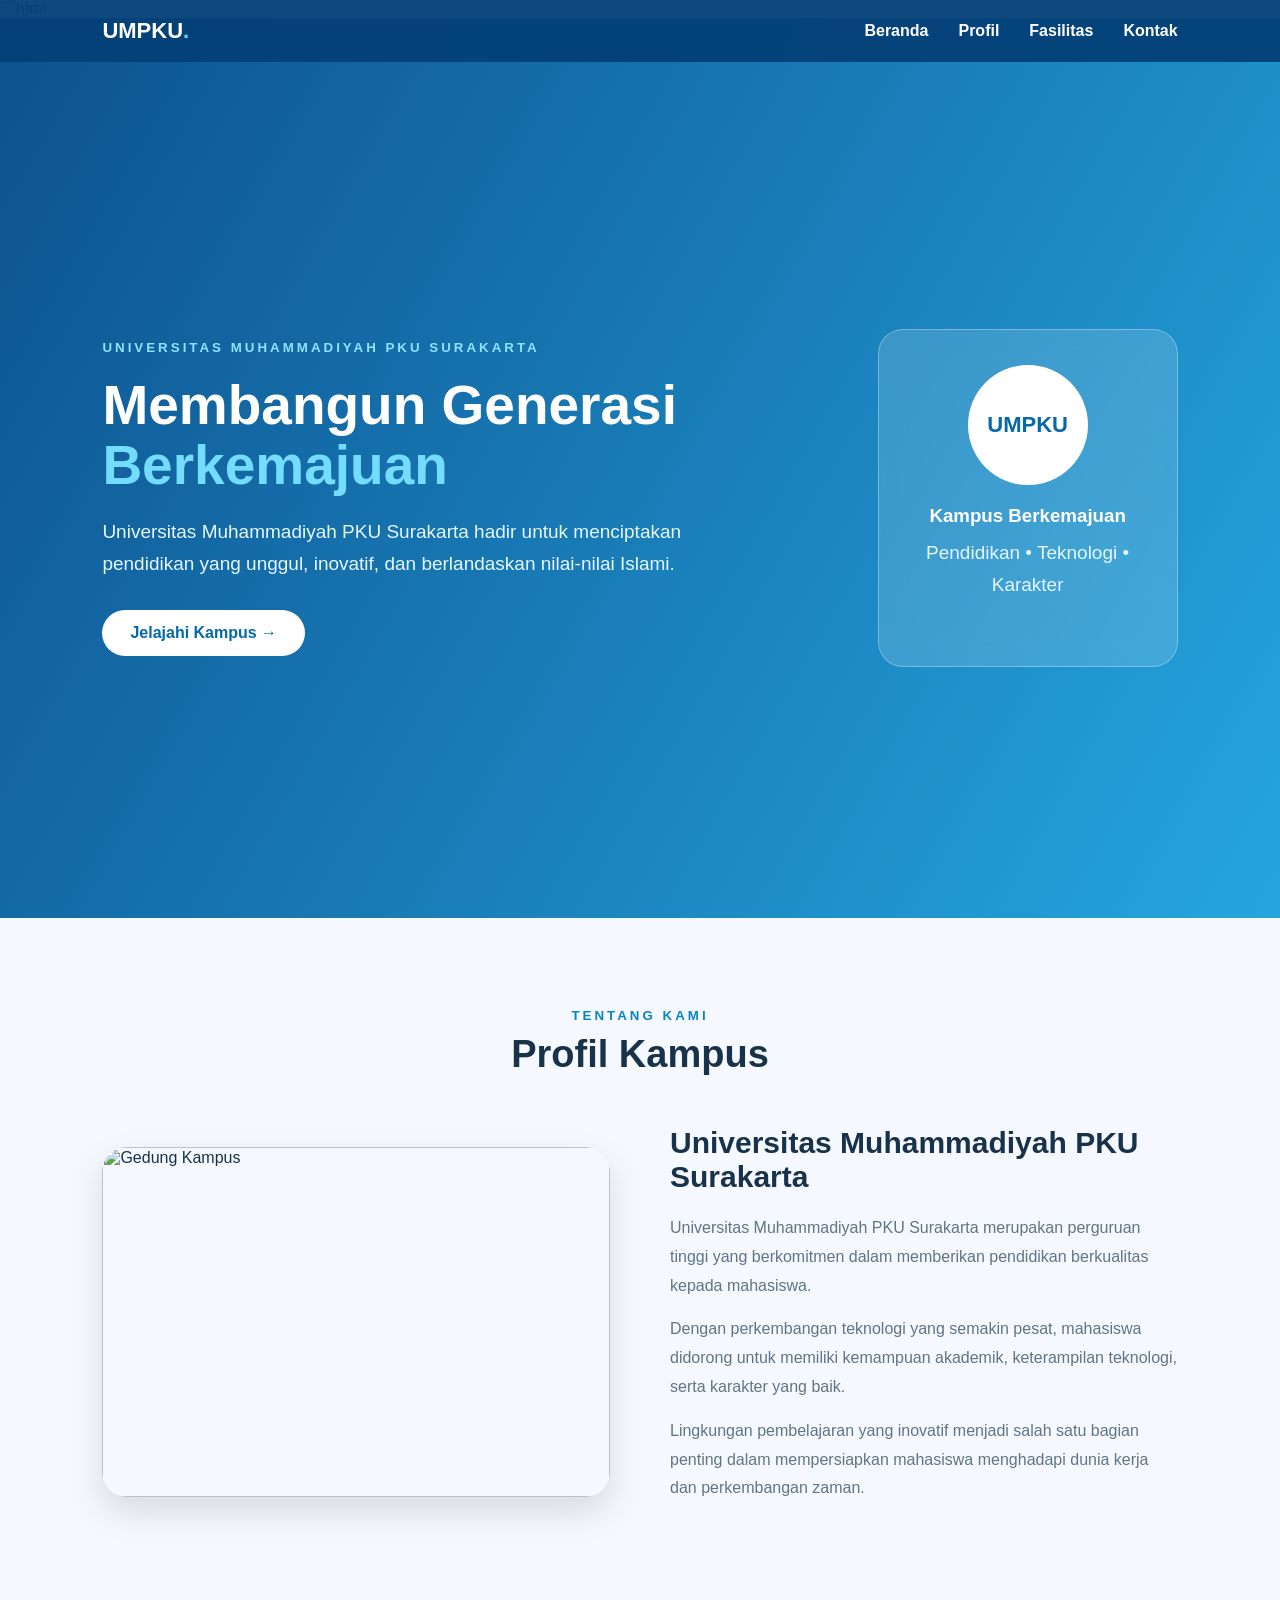
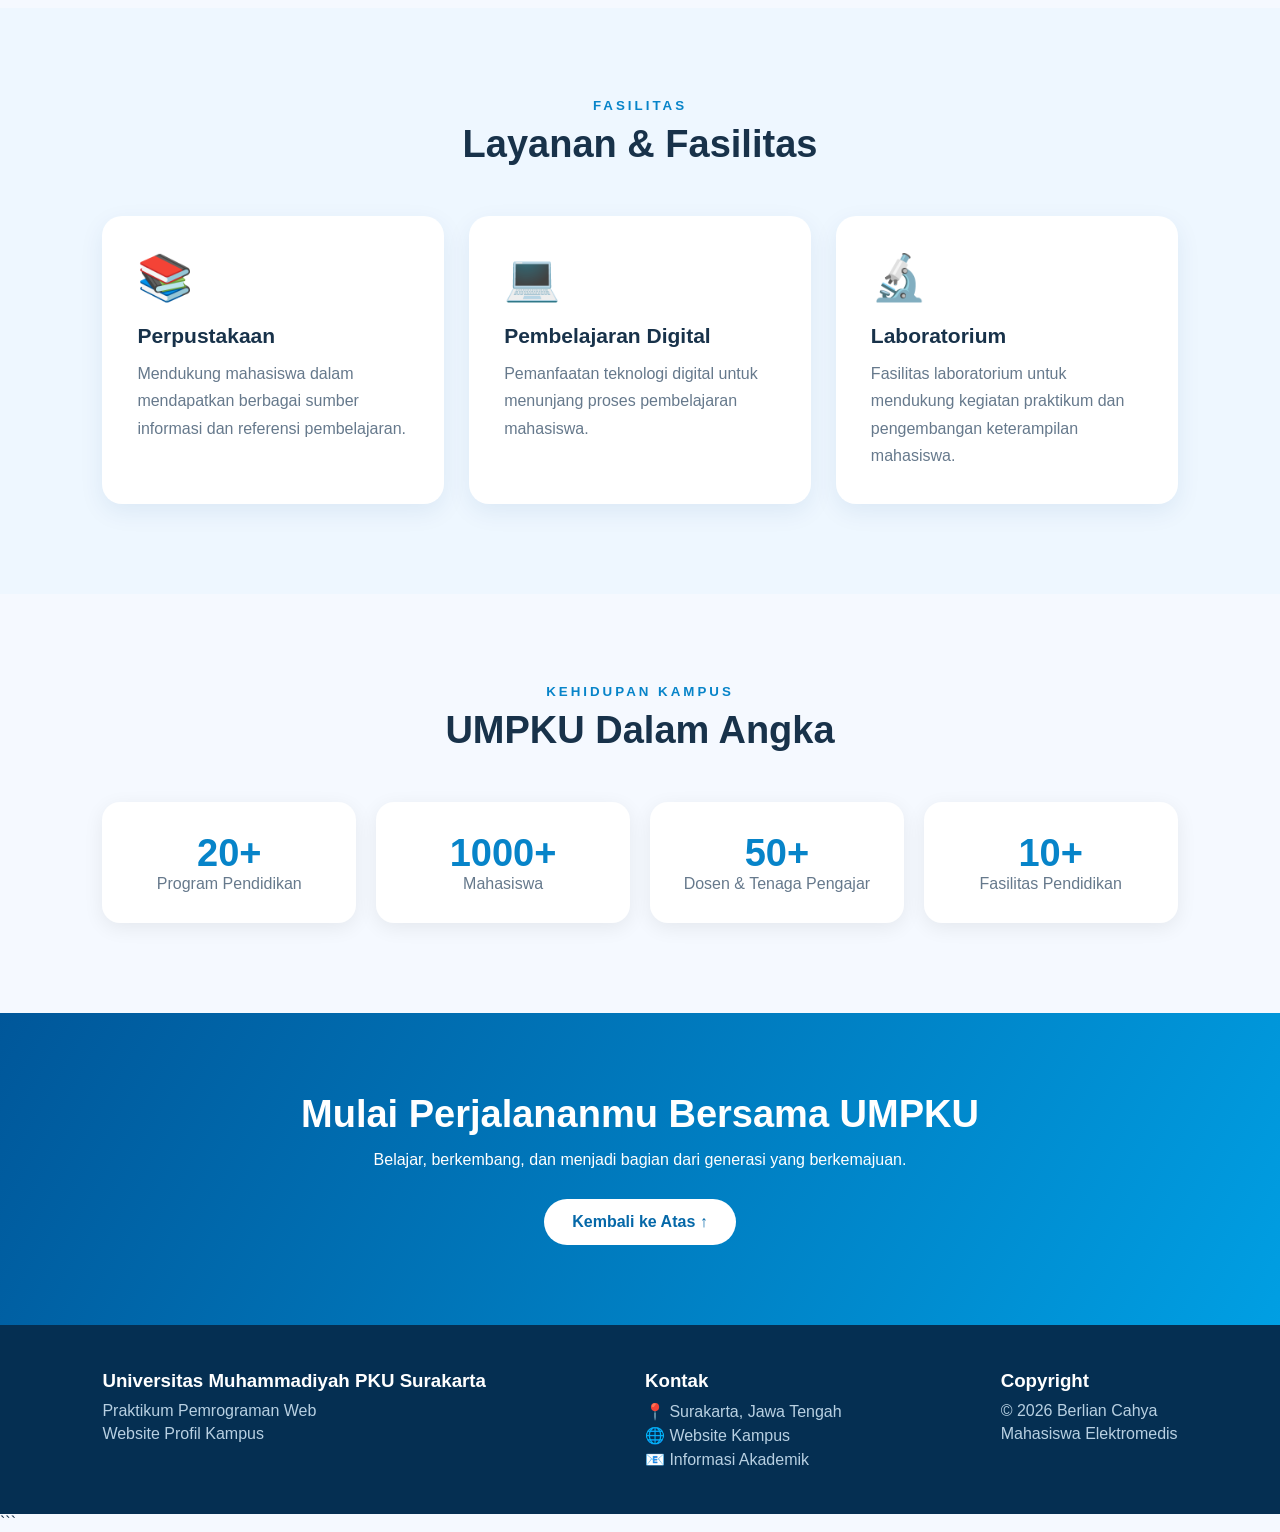
==== commit 69a53984: "init" ====
--- a/modul3.html/tugas diri.html
+++ b/modul3.html/tugas diri.html
@@ -1,1193 +1,652 @@
+```html
 <!DOCTYPE html>
 <html lang="id">
 <head>
-    <meta charset="UTF-8">
-    <meta name="viewport" content="width=device-width, initial-scale=1.0">
-
-    <title>Berlian Cahya | Portfolio</title>
-
-    <style>
-
-        * {
-            margin: 0;
-            padding: 0;
-            box-sizing: border-box;
-            scroll-behavior: smooth;
-        }
-
-        body {
-            font-family: Arial, Helvetica, sans-serif;
-            background: #06101f;
-            color: white;
-        }
-
-        /* ================= NAVBAR ================= */
-
-        nav {
-            height: 70px;
-            position: fixed;
-            top: 0;
-            width: 100%;
-            z-index: 1000;
-
-            display: flex;
-            align-items: center;
-            justify-content: space-between;
-
-            padding: 0 8%;
-
-            background: rgba(2, 15, 30, 0.90);
-            backdrop-filter: blur(10px);
-        }
-
-        .logo {
-            font-size: 28px;
-            font-weight: bold;
-            color: #38bdf8;
-        }
-
-        nav ul {
-            display: flex;
-            list-style: none;
-            gap: 30px;
-        }
-
-        nav ul li a {
-            color: white;
-            text-decoration: none;
-            transition: 0.3s;
-        }
-
-        nav ul li a:hover {
-            color: #38bdf8;
-        }
-
-
-        /* ================= HERO ================= */
-
-        .hero {
-
-            min-height: 100vh;
-
-            display: flex;
-            align-items: center;
-            justify-content: center;
-
-            text-align: center;
-
-            padding: 100px 8% 60px;
-
-            /*
-             * FOTO KAMU SUDAH DI-EMBED
-             * LANGSUNG DI DALAM FILE HTML
-             */
-
-            background:
-                linear-gradient(
-                    rgba(2, 15, 30, 0.70),
-                    rgba(2, 15, 30, 0.90)
-                ),
-
-                url("data:image/jpeg;base64,
-                BASE64_FOTO_KAMU
-                ");
-
-            background-size: cover;
-            background-position: center;
-            background-attachment: fixed;
-        }
-
-
-        .hero-content {
-            max-width: 850px;
-        }
-
-
-        /* FOTO PROFIL */
-
-        .profile-photo {
-
-            width: 200px;
-            height: 200px;
-
-            object-fit: cover;
-
-            border-radius: 50%;
-
-            border: 5px solid #38bdf8;
-
-            box-shadow:
-                0 0 30px rgba(56, 189, 248, 0.5);
-
-            margin-bottom: 25px;
-        }
-
-
-        .hero .hello {
-
-            font-size: 18px;
-
-            letter-spacing: 5px;
-
-            color: #cbd5e1;
-
-            margin-bottom: 10px;
-        }
-
-
-        .hero h1 {
-
-            font-size: 60px;
-
-            margin-bottom: 15px;
-        }
-
-
-        .hero h1 span {
-
-            color: #38bdf8;
-        }
-
-
-        .hero h3 {
-
-            color: #38bdf8;
-
-            font-size: 22px;
-
-            margin-bottom: 20px;
-        }
-
-
-        .hero-description {
-
-            max-width: 700px;
-
-            margin: auto;
-
-            color: #cbd5e1;
-
-            line-height: 1.8;
-        }
-
-
-        /* ================= BUTTON ================= */
-
-        .buttons {
-
-            margin-top: 30px;
-        }
-
-
-        .btn {
-
-            display: inline-block;
-
-            padding: 13px 28px;
-
-            margin: 5px;
-
-            border-radius: 30px;
-
-            text-decoration: none;
-
-            color: white;
-
-            border: 1px solid #38bdf8;
-
-            transition: 0.3s;
-        }
-
-
-        .btn:hover {
-
-            background: #38bdf8;
-
-            color: #06101f;
-
-            transform: translateY(-4px);
-        }
-
-
-        /* ================= SECTION ================= */
-
-        section {
-
-            padding: 100px 8%;
-        }
-
-
-        .section-title {
-
-            text-align: center;
-
-            margin-bottom: 50px;
-        }
-
-
-        .section-title h2 {
-
-            color: #38bdf8;
-
-            font-size: 40px;
-
-            margin-bottom: 10px;
-        }
-
-
-        .section-title p {
-
-            color: #64748b;
-        }
-
-
-        /* ================= ABOUT ================= */
-
-        .about-container {
-
-            max-width: 1000px;
-
-            margin: auto;
-
-            display: grid;
-
-            grid-template-columns: 1fr 1fr;
-
-            gap: 40px;
-
-            align-items: center;
-        }
-
-
-        .about-text p {
-
-            color: #cbd5e1;
-
-            line-height: 1.9;
-
-            margin-bottom: 20px;
-        }
-
-
-        .about-info {
-
-            display: grid;
-
-            grid-template-columns: 1fr 1fr;
-
-            gap: 15px;
-        }
-
-
-        .info-box {
-
-            padding: 25px;
-
-            background: #071a30;
-
-            border: 1px solid #123858;
-
-            border-radius: 15px;
-
-            transition: 0.3s;
-        }
-
-
-        .info-box:hover {
-
-            transform: translateY(-5px);
-
-            border-color: #38bdf8;
-        }
-
-
-        .info-box h3 {
-
-            color: #38bdf8;
-
-            font-size: 14px;
-
-            margin-bottom: 8px;
-        }
-
-
-        .info-box p {
-
-            color: white;
-        }
-
-
-        /* ================= CARD ================= */
-
-        .cards {
-
-            max-width: 1100px;
-
-            margin: auto;
-
-            display: grid;
-
-            grid-template-columns:
-                repeat(3, 1fr);
-
-            gap: 25px;
-        }
-
-
-        .card {
-
-            background: #071a30;
-
-            padding: 30px 25px;
-
-            border-radius: 18px;
-
-            text-align: center;
-
-            border: 1px solid #123858;
-
-            transition: 0.3s;
-        }
-
-
-        .card:hover {
-
-            transform: translateY(-8px);
-
-            border-color: #38bdf8;
-
-            box-shadow:
-                0 15px 35px rgba(0,0,0,0.3);
-        }
-
-
-        .card-icon {
-
-            font-size: 45px;
-
-            margin-bottom: 18px;
-        }
-
-
-        .card h3 {
-
-            color: #38bdf8;
-
-            margin-bottom: 15px;
-        }
-
-
-        .card p {
-
-            color: #94a3b8;
-
-            line-height: 1.7;
-        }
-
-
-        /* ================= SKILLS ================= */
-
-        .skills {
-
-            max-width: 1100px;
-
-            margin: auto;
-
-            display: grid;
-
-            grid-template-columns:
-                repeat(3, 1fr);
-
-            gap: 20px;
-        }
-
-
-        .skill {
-
-            padding: 28px;
-
-            background: #071a30;
-
-            border: 1px solid #123858;
-
-            border-radius: 15px;
-
-            transition: 0.3s;
-        }
-
-
-        .skill:hover {
-
-            transform: translateY(-6px);
-
-            border-color: #38bdf8;
-        }
-
-
-        .skill h3 {
-
-            color: #38bdf8;
-
-            margin-bottom: 10px;
-        }
-
-
-        .skill p {
-
-            color: #94a3b8;
-
-            line-height: 1.6;
-        }
-
-
-        /* ================= HOBBY ================= */
-
-        .hobby {
-
-            max-width: 650px;
-
-            margin: auto;
-
-            text-align: center;
-        }
-
-
-        .hobby-card {
-
-            background: #071a30;
-
-            padding: 50px;
-
-            border-radius: 25px;
-
-            border: 1px solid #123858;
-        }
-
-
-        .basketball {
-
-            font-size: 80px;
-
-            margin-bottom: 20px;
-        }
-
-
-        .hobby-card h3 {
-
-            color: #38bdf8;
-
-            font-size: 30px;
-
-            margin-bottom: 15px;
-        }
-
-
-        .hobby-card p {
-
-            color: #94a3b8;
-
-            line-height: 1.8;
-        }
-
-
-        /* ================= CONTACT ================= */
-
-        .contact {
-
-            max-width: 800px;
-
-            margin: auto;
-
-            display: grid;
-
-            grid-template-columns: 1fr 1fr;
-
-            gap: 20px;
-        }
-
-
-        .contact-box {
-
-            background: #071a30;
-
-            border: 1px solid #123858;
-
-            border-radius: 15px;
-
-            padding: 25px;
-
-            text-align: center;
-        }
-
-
-        .contact-box h3 {
-
-            color: #38bdf8;
-
-            margin-bottom: 10px;
-        }
-
-
-        .contact-box p {
-
-            color: #94a3b8;
-        }
-
-
-        /* ================= FOOTER ================= */
-
-        footer {
-
-            background: #010711;
-
-            text-align: center;
-
-            padding: 30px;
-
-            color: #64748b;
-        }
-
-
-        footer span {
-
-            color: #38bdf8;
-        }
-
-
-        /* ================= RESPONSIVE ================= */
-
-        @media(max-width: 800px) {
-
-            nav ul {
-                display: none;
-            }
-
-            .hero h1 {
-                font-size: 42px;
-            }
-
-            .about-container {
-                grid-template-columns: 1fr;
-            }
-
-            .cards,
-            .skills,
-            .contact {
-                grid-template-columns: 1fr;
-            }
-
-            .about-info {
-                grid-template-columns: 1fr;
-            }
-        }
-
-    </style>
-
+<meta charset="UTF-8">
+<meta name="viewport" content="width=device-width, initial-scale=1.0">
+
+<title>UMPKU Surakarta</title>
+
+<style>
+* {
+    margin: 0;
+    padding: 0;
+    box-sizing: border-box;
+    scroll-behavior: smooth;
+}
+
+body {
+    font-family: Arial, sans-serif;
+    background: #f5f9ff;
+    color: #18324a;
+}
+
+/* NAVBAR */
+nav {
+    position: fixed;
+    top: 0;
+    width: 100%;
+    background: rgba(5, 65, 120, 0.96);
+    padding: 18px 8%;
+    display: flex;
+    justify-content: space-between;
+    align-items: center;
+    z-index: 1000;
+}
+
+.logo {
+    color: white;
+    font-size: 22px;
+    font-weight: bold;
+}
+
+.logo span {
+    color: #69d5ff;
+}
+
+nav ul {
+    list-style: none;
+    display: flex;
+    gap: 30px;
+}
+
+nav ul li a {
+    color: white;
+    text-decoration: none;
+    font-weight: bold;
+    transition: 0.3s;
+}
+
+nav ul li a:hover {
+    color: #69d5ff;
+}
+
+/* HERO */
+.hero {
+    min-height: 100vh;
+    padding: 140px 8% 80px;
+    display: flex;
+    align-items: center;
+    justify-content: space-between;
+    gap: 50px;
+
+    background:
+        linear-gradient(120deg,
+        rgba(0,72,135,0.95),
+        rgba(0,151,218,0.85)),
+        url("https://images.unsplash.com/photo-1562774053-701939374585?auto=format&fit=crop&w=1600&q=80");
+
+    background-size: cover;
+    background-position: center;
+
+    color: white;
+}
+
+.hero-text {
+    max-width: 650px;
+}
+
+.hero-text small {
+    letter-spacing: 3px;
+    color: #8ee4ff;
+    font-weight: bold;
+}
+
+.hero h1 {
+    font-size: 55px;
+    line-height: 1.1;
+    margin: 20px 0;
+}
+
+.hero h1 span {
+    color: #74dcff;
+}
+
+.hero p {
+    font-size: 19px;
+    line-height: 1.7;
+    margin-bottom: 30px;
+    color: #e5f7ff;
+}
+
+.btn {
+    display: inline-block;
+    padding: 14px 28px;
+    background: white;
+    color: #0568a8;
+    border-radius: 30px;
+    text-decoration: none;
+    font-weight: bold;
+    transition: 0.3s;
+}
+
+.btn:hover {
+    transform: translateY(-4px);
+    box-shadow: 0 10px 25px rgba(0,0,0,0.25);
+}
+
+/* HERO CARD */
+.hero-card {
+    width: 300px;
+    padding: 35px;
+    text-align: center;
+    border-radius: 25px;
+    background: rgba(255,255,255,0.15);
+    backdrop-filter: blur(12px);
+    border: 1px solid rgba(255,255,255,0.3);
+}
+
+.logo-campus {
+    width: 120px;
+    height: 120px;
+    margin: auto;
+    border-radius: 50%;
+    background: white;
+    color: #0568a8;
+    display: flex;
+    justify-content: center;
+    align-items: center;
+    font-size: 22px;
+    font-weight: bold;
+}
+
+.hero-card h3 {
+    margin: 20px 0 10px;
+}
+
+/* SECTION */
+section {
+    padding: 90px 8%;
+}
+
+.judul {
+    text-align: center;
+    margin-bottom: 50px;
+}
+
+.judul small {
+    color: #0784c9;
+    letter-spacing: 3px;
+    font-weight: bold;
+}
+
+.judul h2 {
+    font-size: 38px;
+    margin-top: 10px;
+}
+
+/* PROFIL */
+.profil {
+    display: grid;
+    grid-template-columns: 1fr 1fr;
+    gap: 60px;
+    align-items: center;
+}
+
+.profil img {
+    width: 100%;
+    height: 350px;
+    object-fit: cover;
+    border-radius: 25px;
+    box-shadow: 0 15px 35px rgba(0,0,0,0.12);
+}
+
+.profil-text h3 {
+    font-size: 30px;
+    margin-bottom: 20px;
+}
+
+.profil-text p {
+    color: #607487;
+    line-height: 1.8;
+    margin-bottom: 15px;
+}
+
+/* KEUNGGULAN */
+.keunggulan {
+    background: #eef7ff;
+}
+
+.cards {
+    display: grid;
+    grid-template-columns: repeat(3, 1fr);
+    gap: 25px;
+}
+
+.card {
+    background: white;
+    padding: 35px;
+    border-radius: 20px;
+    box-shadow: 0 8px 25px rgba(0,70,130,0.08);
+    transition: 0.3s;
+}
+
+.card:hover {
+    transform: translateY(-10px);
+    box-shadow: 0 15px 35px rgba(0,70,130,0.15);
+}
+
+.icon {
+    font-size: 45px;
+    margin-bottom: 20px;
+}
+
+.card h3 {
+    margin-bottom: 12px;
+    font-size: 21px;
+}
+
+.card p {
+    color: #66798c;
+    line-height: 1.7;
+}
+
+/* STATISTIK */
+.statistik {
+    display: grid;
+    grid-template-columns: repeat(4, 1fr);
+    gap: 20px;
+    text-align: center;
+}
+
+.stat {
+    background: white;
+    padding: 30px;
+    border-radius: 18px;
+    box-shadow: 0 5px 20px rgba(0,0,0,0.07);
+}
+
+.stat h2 {
+    color: #0784c9;
+    font-size: 38px;
+}
+
+.stat p {
+    color: #66798c;
+}
+
+/* CTA */
+.cta {
+    padding: 80px 8%;
+    text-align: center;
+    background: linear-gradient(120deg, #00579a, #009fe3);
+    color: white;
+}
+
+.cta h2 {
+    font-size: 38px;
+    margin-bottom: 15px;
+}
+
+.cta p {
+    margin-bottom: 30px;
+}
+
+/* FOOTER */
+footer {
+    background: #052f52;
+    color: white;
+    padding: 45px 8%;
+    display: flex;
+    justify-content: space-between;
+    flex-wrap: wrap;
+    gap: 30px;
+}
+
+footer h3 {
+    margin-bottom: 10px;
+}
+
+footer p {
+    color: #b8d0e2;
+    margin-top: 5px;
+}
+
+/* RESPONSIVE */
+@media(max-width: 800px) {
+
+    nav {
+        padding: 15px 5%;
+    }
+
+    nav ul {
+        gap: 12px;
+        font-size: 13px;
+    }
+
+    .hero {
+        flex-direction: column;
+        text-align: center;
+        padding-top: 130px;
+    }
+
+    .hero h1 {
+        font-size: 40px;
+    }
+
+    .hero-card {
+        width: 280px;
+    }
+
+    .profil {
+        grid-template-columns: 1fr;
+    }
+
+    .cards {
+        grid-template-columns: 1fr;
+    }
+
+    .statistik {
+        grid-template-columns: 1fr 1fr;
+    }
+
+    footer {
+        text-align: center;
+        justify-content: center;
+    }
+}
+
+@media(max-width: 500px) {
+
+    .logo {
+        font-size: 16px;
+    }
+
+    nav ul {
+        gap: 8px;
+    }
+
+    .hero h1 {
+        font-size: 32px;
+    }
+
+    .hero p {
+        font-size: 16px;
+    }
+
+    .statistik {
+        grid-template-columns: 1fr;
+    }
+
+    .judul h2 {
+        font-size: 30px;
+    }
+}
+</style>
 </head>
 
-
 <body>
 
-
-<!-- ================= NAVBAR ================= -->
-
+<!-- NAVBAR -->
 <nav>
 
     <div class="logo">
-        BC
+        UMPKU<span>.</span>
     </div>
 
     <ul>
-
-        <li>
-            <a href="#home">Home</a>
-        </li>
-
-        <li>
-            <a href="#about">About</a>
-        </li>
-
-        <li>
-            <a href="#education">Education</a>
-        </li>
-
-        <li>
-            <a href="#skills">Skills</a>
-        </li>
-
-        <li>
-            <a href="#hobby">Hobby</a>
-        </li>
-
-        <li>
-            <a href="#contact">Contact</a>
-        </li>
-
+        <li><a href="#beranda">Beranda</a></li>
+        <li><a href="#profil">Profil</a></li>
+        <li><a href="#fasilitas">Fasilitas</a></li>
+        <li><a href="#kontak">Kontak</a></li>
     </ul>
 
 </nav>
 
 
-<!-- ================= HOME ================= -->
-
-<section class="hero" id="home">
-
-    <div class="hero-content">
-
-
-        <!-- FOTO SUDAH LANGSUNG DI DALAM HTML -->
+<!-- HERO -->
+<header class="hero" id="beranda">
+
+    <div class="hero-text">
+
+        <small>UNIVERSITAS MUHAMMADIYAH PKU SURAKARTA</small>
+
+        <h1>
+            Membangun Generasi
+            <span>Berkemajuan</span>
+        </h1>
+
+        <p>
+            Universitas Muhammadiyah PKU Surakarta hadir untuk
+            menciptakan pendidikan yang unggul, inovatif, dan
+            berlandaskan nilai-nilai Islami.
+        </p>
+
+        <a href="#profil" class="btn">
+            Jelajahi Kampus →
+        </a>
+
+    </div>
+
+
+    <div class="hero-card">
+
+        <div class="logo-campus">
+            UMPKU
+        </div>
+
+        <h3>Kampus Berkemajuan</h3>
+
+        <p>
+            Pendidikan • Teknologi • Karakter
+        </p>
+
+    </div>
+
+</header>
+
+
+<!-- PROFIL -->
+<section id="profil">
+
+    <div class="judul">
+
+        <small>TENTANG KAMI</small>
+
+        <h2>Profil Kampus</h2>
+
+    </div>
+
+
+    <div class="profil">
 
         <img
-            class="profile-photo"
-
-            src="[data-uri]"
-
-            alt="Berlian Cahya"
-        >
-
-
-        <p class="hello">
-            HELLO, I'M
+        src="https://images.unsplash.com/photo-1564981797816-1043664bf78d?auto=format&fit=crop&w=900&q=80"
+        alt="Gedung Kampus">
+
+
+        <div class="profil-text">
+
+            <h3>Universitas Muhammadiyah PKU Surakarta</h3>
+
+            <p>
+                Universitas Muhammadiyah PKU Surakarta merupakan
+                perguruan tinggi yang berkomitmen dalam memberikan
+                pendidikan berkualitas kepada mahasiswa.
+            </p>
+
+            <p>
+                Dengan perkembangan teknologi yang semakin pesat,
+                mahasiswa didorong untuk memiliki kemampuan akademik,
+                keterampilan teknologi, serta karakter yang baik.
+            </p>
+
+            <p>
+                Lingkungan pembelajaran yang inovatif menjadi salah
+                satu bagian penting dalam mempersiapkan mahasiswa
+                menghadapi dunia kerja dan perkembangan zaman.
+            </p>
+
+        </div>
+
+    </div>
+
+</section>
+
+
+<!-- FASILITAS -->
+<section class="keunggulan" id="fasilitas">
+
+    <div class="judul">
+
+        <small>FASILITAS</small>
+
+        <h2>Layanan & Fasilitas</h2>
+
+    </div>
+
+
+    <div class="cards">
+
+        <div class="card">
+
+            <div class="icon">📚</div>
+
+            <h3>Perpustakaan</h3>
+
+            <p>
+                Mendukung mahasiswa dalam mendapatkan berbagai
+                sumber informasi dan referensi pembelajaran.
+            </p>
+
+        </div>
+
+
+        <div class="card">
+
+            <div class="icon">💻</div>
+
+            <h3>Pembelajaran Digital</h3>
+
+            <p>
+                Pemanfaatan teknologi digital untuk menunjang
+                proses pembelajaran mahasiswa.
+            </p>
+
+        </div>
+
+
+        <div class="card">
+
+            <div class="icon">🔬</div>
+
+            <h3>Laboratorium</h3>
+
+            <p>
+                Fasilitas laboratorium untuk mendukung kegiatan
+                praktikum dan pengembangan keterampilan mahasiswa.
+            </p>
+
+        </div>
+
+    </div>
+
+</section>
+
+
+<!-- STATISTIK -->
+<section>
+
+    <div class="judul">
+
+        <small>KEHIDUPAN KAMPUS</small>
+
+        <h2>UMPKU Dalam Angka</h2>
+
+    </div>
+
+
+    <div class="statistik">
+
+        <div class="stat">
+            <h2>20+</h2>
+            <p>Program Pendidikan</p>
+        </div>
+
+        <div class="stat">
+            <h2>1000+</h2>
+            <p>Mahasiswa</p>
+        </div>
+
+        <div class="stat">
+            <h2>50+</h2>
+            <p>Dosen & Tenaga Pengajar</p>
+        </div>
+
+        <div class="stat">
+            <h2>10+</h2>
+            <p>Fasilitas Pendidikan</p>
+        </div>
+
+    </div>
+
+</section>
+
+
+<!-- CTA -->
+<section class="cta">
+
+    <h2>Mulai Perjalananmu Bersama UMPKU</h2>
+
+    <p>
+        Belajar, berkembang, dan menjadi bagian dari generasi
+        yang berkemajuan.
+    </p>
+
+    <a href="#beranda" class="btn">
+        Kembali ke Atas ↑
+    </a>
+
+</section>
+
+
+<!-- FOOTER -->
+<footer id="kontak">
+
+    <div>
+
+        <h3>Universitas Muhammadiyah PKU Surakarta</h3>
+
+        <p>
+            Praktikum Pemrograman Web
         </p>
 
-
-        <h1>
-
-            Berlian
-            <span>Cahya</span>
-
-        </h1>
-
-
-        <h3>
-
-            D4 Teknologi Rekayasa Elektromedis
-
-        </h3>
-
-
-        <p class="hero-description">
-
-            Mahasiswa semester 5 Universitas Muhammadiyah
-            PKU Surakarta yang memiliki ketertarikan pada
-            teknologi elektromedis, elektronika, mikrokontroler,
-            sensor, sistem kendali, dan pengembangan prototype
-            alat kesehatan.
-
+        <p>
+            Website Profil Kampus
         </p>
 
-
-        <div class="buttons">
-
-            <a
-                href="#about"
-                class="btn"
-            >
-                Tentang Saya
-            </a>
-
-
-            <a
-                href="#contact"
-                class="btn"
-            >
-                Contact
-            </a>
-
-        </div>
-
-    </div>
-
-</section>
-
-
-<!-- ================= ABOUT ================= -->
-
-<section id="about">
-
-    <div class="section-title">
-
-        <h2>
-            About Me
-        </h2>
+    </div>
+
+
+    <div>
+
+        <h3>Kontak</h3>
+
+        <p>📍 Surakarta, Jawa Tengah</p>
+
+        <p>🌐 Website Kampus</p>
+
+        <p>📧 Informasi Akademik</p>
+
+    </div>
+
+
+    <div>
+
+        <h3>Copyright</h3>
 
         <p>
-            Profil singkat saya
+            © 2026 Berlian Cahya
         </p>
 
-    </div>
-
-
-    <div class="about-container">
-
-
-        <div class="about-text">
-
-            <p>
-
-                Halo, saya <b>Berlian Cahya</b>.
-                Saya merupakan mahasiswa semester 5
-                Program Studi D4 Teknologi Rekayasa
-                Elektromedis di Universitas Muhammadiyah
-                PKU Surakarta.
-
-            </p>
-
-
-            <p>
-
-                Saya tertarik pada bidang elektronika,
-                mikrokontroler, sensor, sistem kendali,
-                pemrograman, dan teknologi alat kesehatan.
-
-            </p>
-
-
-            <p>
-
-                Saya senang mempelajari teknologi baru,
-                membuat prototype, melakukan pengujian,
-                serta mencari solusi dari berbagai
-                permasalahan teknis.
-
-            </p>
-
-        </div>
-
-
-        <div class="about-info">
-
-
-            <div class="info-box">
-
-                <h3>
-                    NAMA
-                </h3>
-
-                <p>
-                    Berlian Cahya
-                </p>
-
-            </div>
-
-
-            <div class="info-box">
-
-                <h3>
-                    NIM
-                </h3>
-
-                <p>
-                    1202405025
-                </p>
-
-            </div>
-
-
-            <div class="info-box">
-
-                <h3>
-                    KAMPUS
-                </h3>
-
-                <p>
-                    UMPKU Surakarta
-                </p>
-
-            </div>
-
-
-            <div class="info-box">
-
-                <h3>
-                    SEMESTER
-                </h3>
-
-                <p>
-                    Semester 5
-                </p>
-
-            </div>
-
-
-            <div class="info-box">
-
-                <h3>
-                    PRODI
-                </h3>
-
-                <p>
-                    D4 Elektromedis
-                </p>
-
-            </div>
-
-
-            <div class="info-box">
-
-                <h3>
-                    HOBI
-                </h3>
-
-                <p>
-                    Basketball
-                </p>
-
-            </div>
-
-        </div>
-
-    </div>
-
-</section>
-
-
-<!-- ================= EDUCATION ================= -->
-
-<section id="education">
-
-    <div class="section-title">
-
-        <h2>
-            Education
-        </h2>
-
         <p>
-            Pendidikan saya
+            Mahasiswa Elektromedis
         </p>
 
     </div>
 
-
-    <div class="cards">
-
-
-        <div class="card">
-
-            <div class="card-icon">
-                🎓
-            </div>
-
-            <h3>
-                Universitas
-            </h3>
-
-            <p>
-
-                Universitas Muhammadiyah
-                PKU Surakarta
-
-            </p>
-
-        </div>
-
-
-        <div class="card">
-
-            <div class="card-icon">
-                🔬
-            </div>
-
-            <h3>
-                Program Studi
-            </h3>
-
-            <p>
-
-                D4 Teknologi
-                Rekayasa Elektromedis
-
-            </p>
-
-        </div>
-
-
-        <div class="card">
-
-            <div class="card-icon">
-                📚
-            </div>
-
-            <h3>
-                Semester
-            </h3>
-
-            <p>
-                Semester 5
-            </p>
-
-        </div>
-
-    </div>
-
-</section>
-
-
-<!-- ================= SKILLS ================= -->
-
-<section id="skills">
-
-    <div class="section-title">
-
-        <h2>
-            Skills
-        </h2>
-
-        <p>
-            Kemampuan dan bidang yang saya pelajari
-        </p>
-
-    </div>
-
-
-    <div class="skills">
-
-
-        <div class="skill">
-
-            <h3>
-                ⚡ Elektronika
-            </h3>
-
-            <p>
-
-                Dasar elektronika,
-                perakitan rangkaian,
-                dan penggunaan komponen.
-
-            </p>
-
-        </div>
-
-
-        <div class="skill">
-
-            <h3>
-                🤖 Arduino
-            </h3>
-
-            <p>
-
-                Pemrograman Arduino
-                dan pembuatan prototype
-                berbasis mikrokontroler.
-
-            </p>
-
-        </div>
-
-
-        <div class="skill">
-
-            <h3>
-                📡 Sensor
-            </h3>
-
-            <p>
-
-                Penggunaan sensor untuk
-                membaca dan memonitor
-                berbagai parameter.
-
-            </p>
-
-        </div>
-
-
-        <div class="skill">
-
-            <h3>
-                ⚙️ Sistem Kendali
-            </h3>
-
-            <p>
-
-                Dasar sistem kontrol
-                dan penerapan PID.
-
-            </p>
-
-        </div>
-
-
-        <div class="skill">
-
-            <h3>
-                💻 Web Programming
-            </h3>
-
-            <p>
-
-                HTML dan CSS untuk
-                membuat tampilan website
-                sederhana dan responsif.
-
-            </p>
-
-        </div>
-
-
-        <div class="skill">
-
-            <h3>
-                🏥 Alat Kesehatan
-            </h3>
-
-            <p>
-
-                Pemahaman dasar mengenai
-                teknologi dan peralatan
-                elektromedis.
-
-            </p>
-
-        </div>
-
-    </div>
-
-</section>
-
-
-<!-- ================= HOBBY ================= -->
-
-<section id="hobby">
-
-    <div class="section-title">
-
-        <h2>
-            My Hobby
-        </h2>
-
-        <p>
-            Aktivitas yang saya sukai
-        </p>
-
-    </div>
-
-
-    <div class="hobby">
-
-        <div class="hobby-card">
-
-            <div class="basketball">
-                🏀
-            </div>
-
-            <h3>
-                Basketball
-            </h3>
-
-            <p>
-
-                Bermain basketball merupakan
-                salah satu hobi saya. Selain
-                menyenangkan, olahraga ini
-                membantu menjaga kebugaran,
-                melatih kerja sama, dan
-                mengisi waktu luang.
-
-            </p>
-
-        </div>
-
-    </div>
-
-</section>
-
-
-<!-- ================= CONTACT ================= -->
-
-<section id="contact">
-
-    <div class="section-title">
-
-        <h2>
-            Contact
-        </h2>
-
-        <p>
-            Informasi profil
-        </p>
-
-    </div>
-
-
-    <div class="contact">
-
-
-        <div class="contact-box">
-
-            <h3>
-                👤 Nama
-            </h3>
-
-            <p>
-                Berlian Cahya
-            </p>
-
-        </div>
-
-
-        <div class="contact-box">
-
-            <h3>
-                🆔 NIM
-            </h3>
-
-            <p>
-                1202405025
-            </p>
-
-        </div>
-
-
-        <div class="contact-box">
-
-            <h3>
-                🎓 Program Studi
-            </h3>
-
-            <p>
-                D4 Teknologi Rekayasa Elektromedis
-            </p>
-
-        </div>
-
-
-        <div class="contact-box">
-
-            <h3>
-                🏫 Universitas
-            </h3>
-
-            <p>
-                Universitas Muhammadiyah
-                PKU Surakarta
-            </p>
-
-        </div>
-
-    </div>
-
-</section>
-
-
-<!-- ================= FOOTER ================= -->
-
-<footer>
-
-    <p>
-        © 2026
-        <span>Berlian Cahya</span>
-    </p>
-
-    <p>
-        D4 Teknologi Rekayasa Elektromedis
-        - UMPKU Surakarta
-    </p>
-
 </footer>
 
-
 </body>
-</html>+</html>
+```
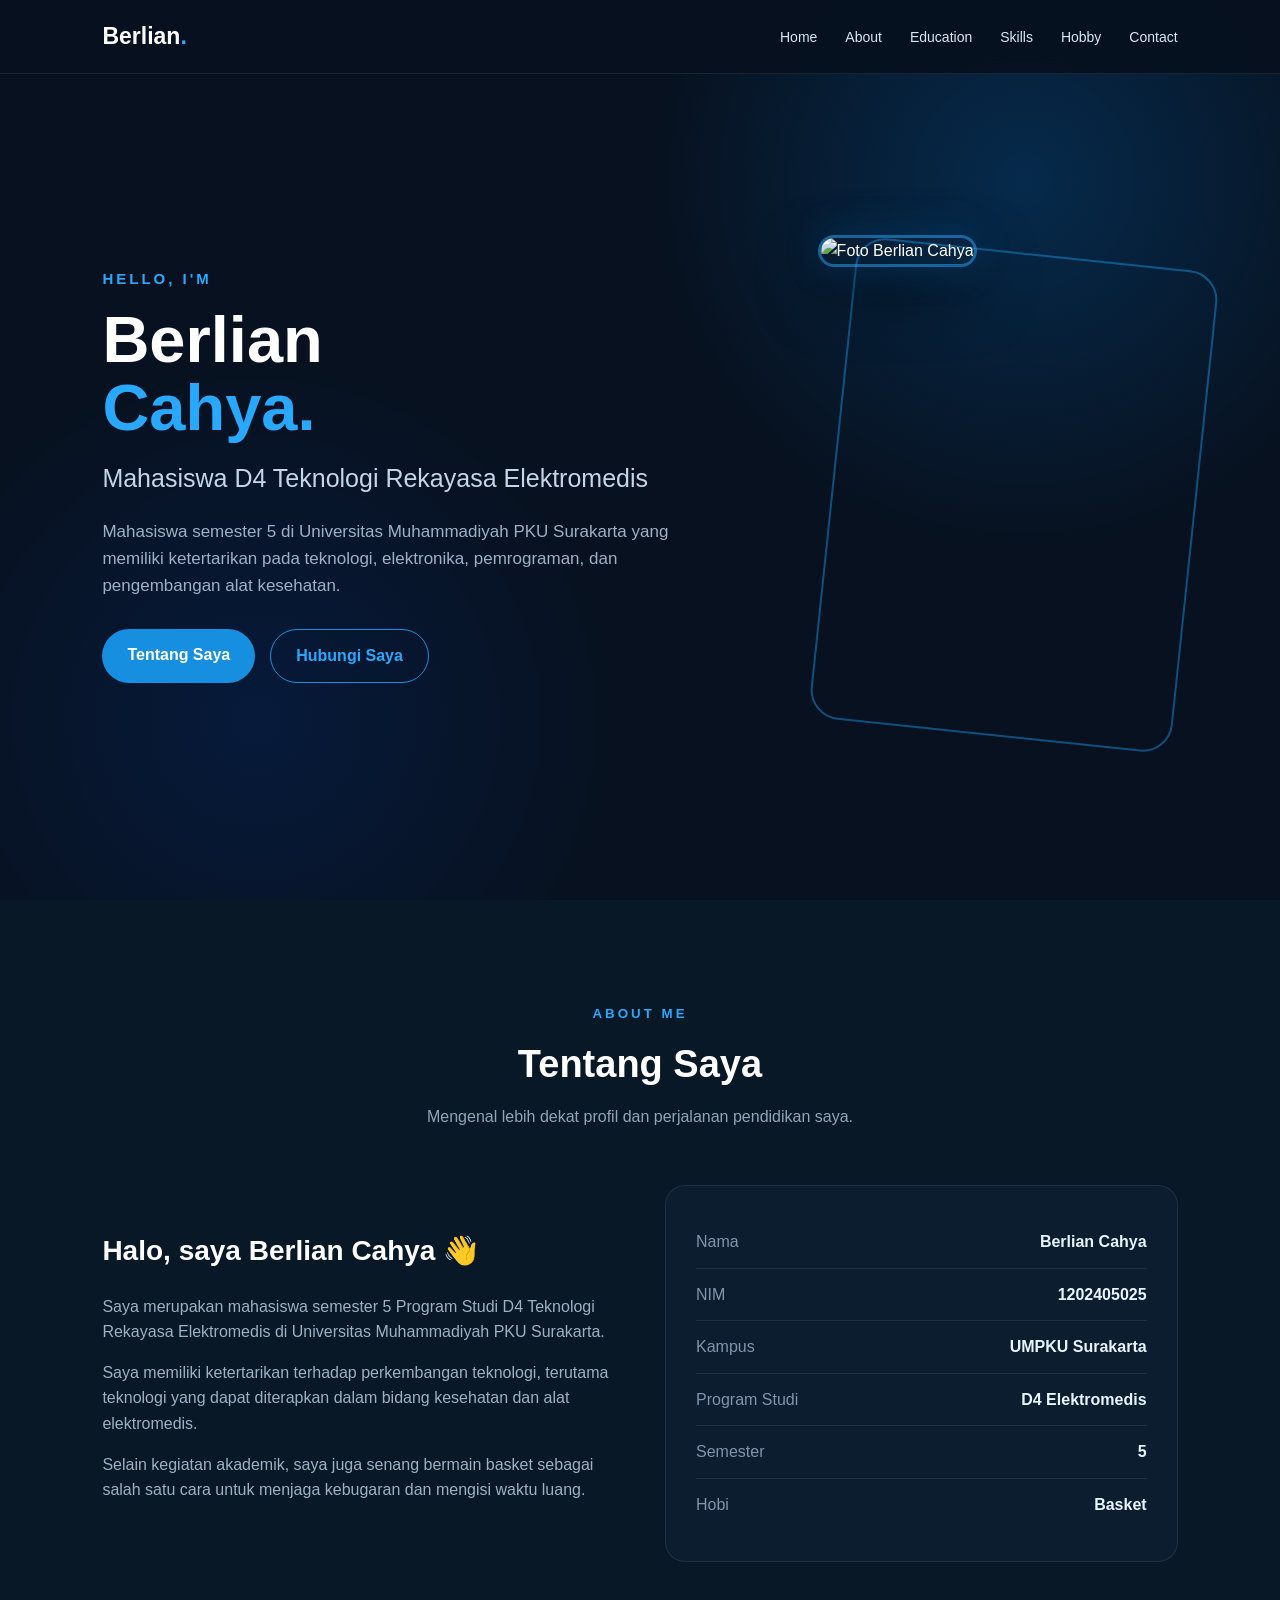
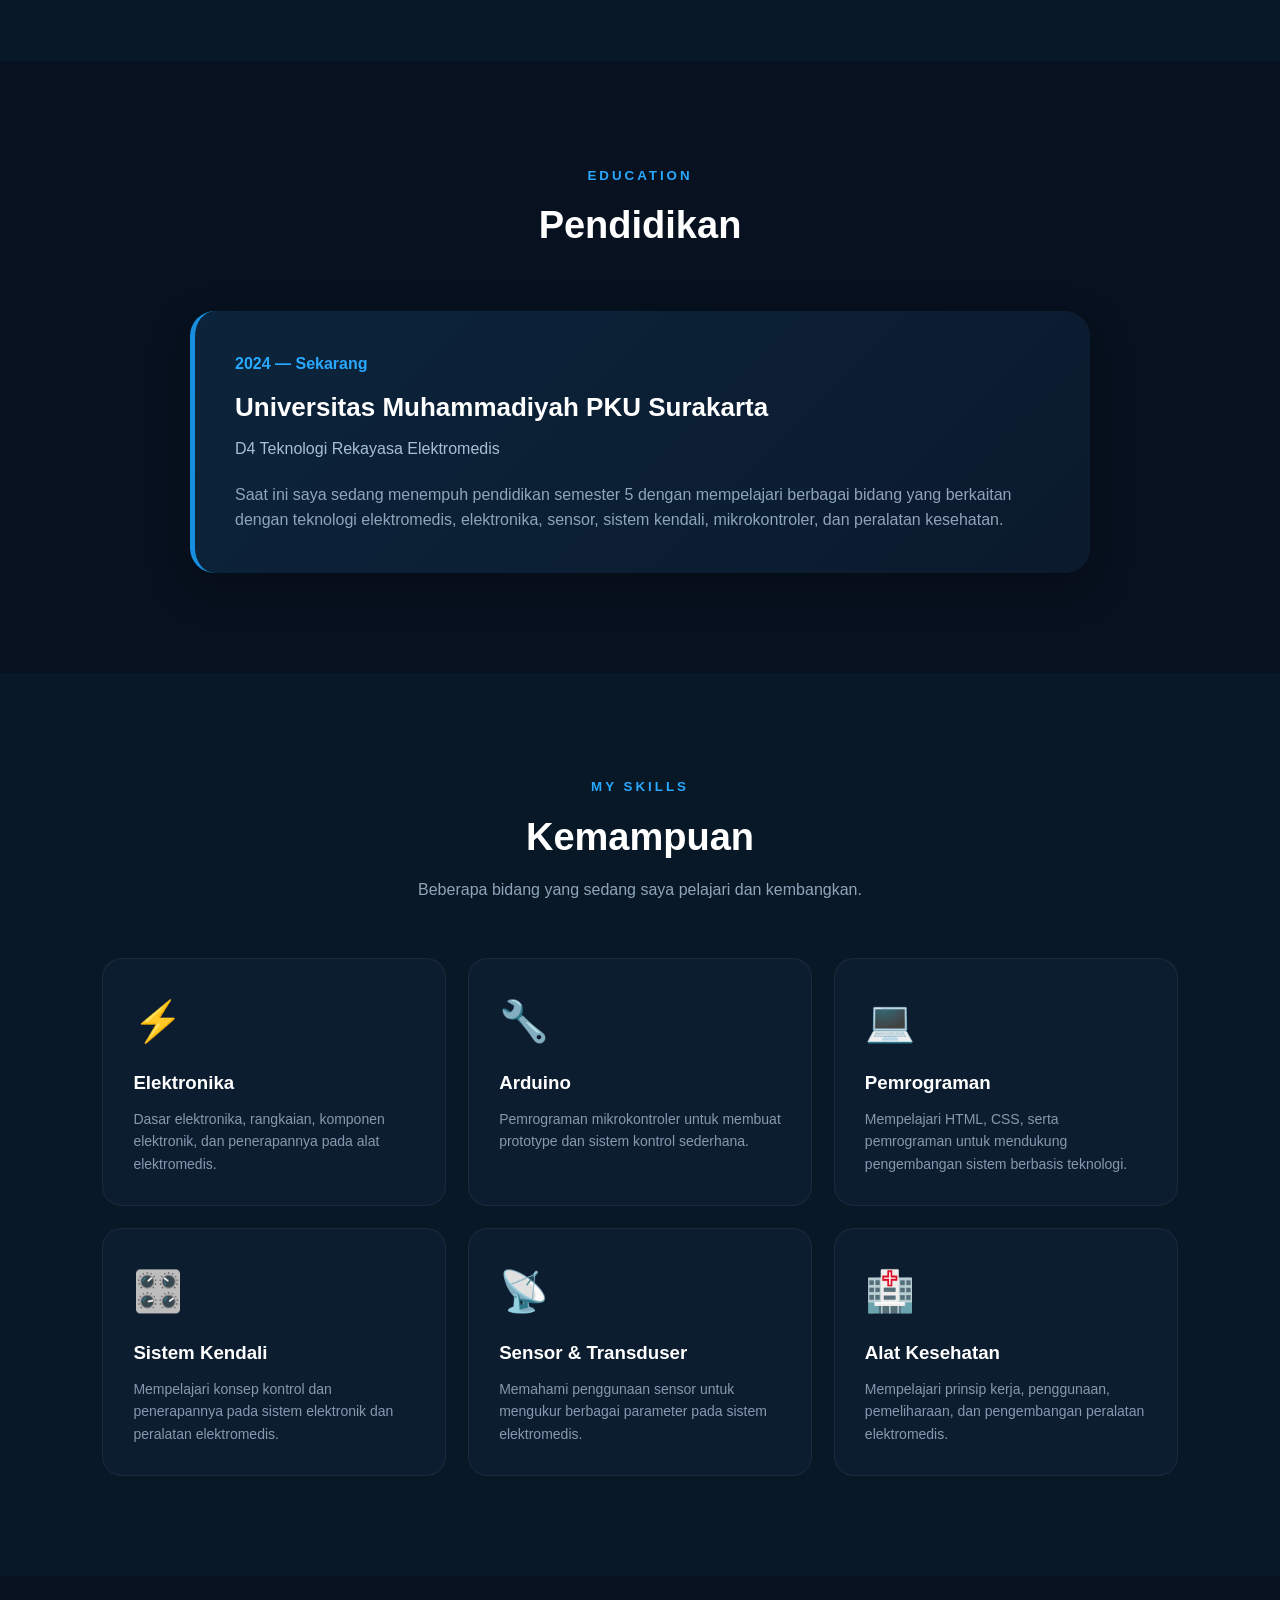
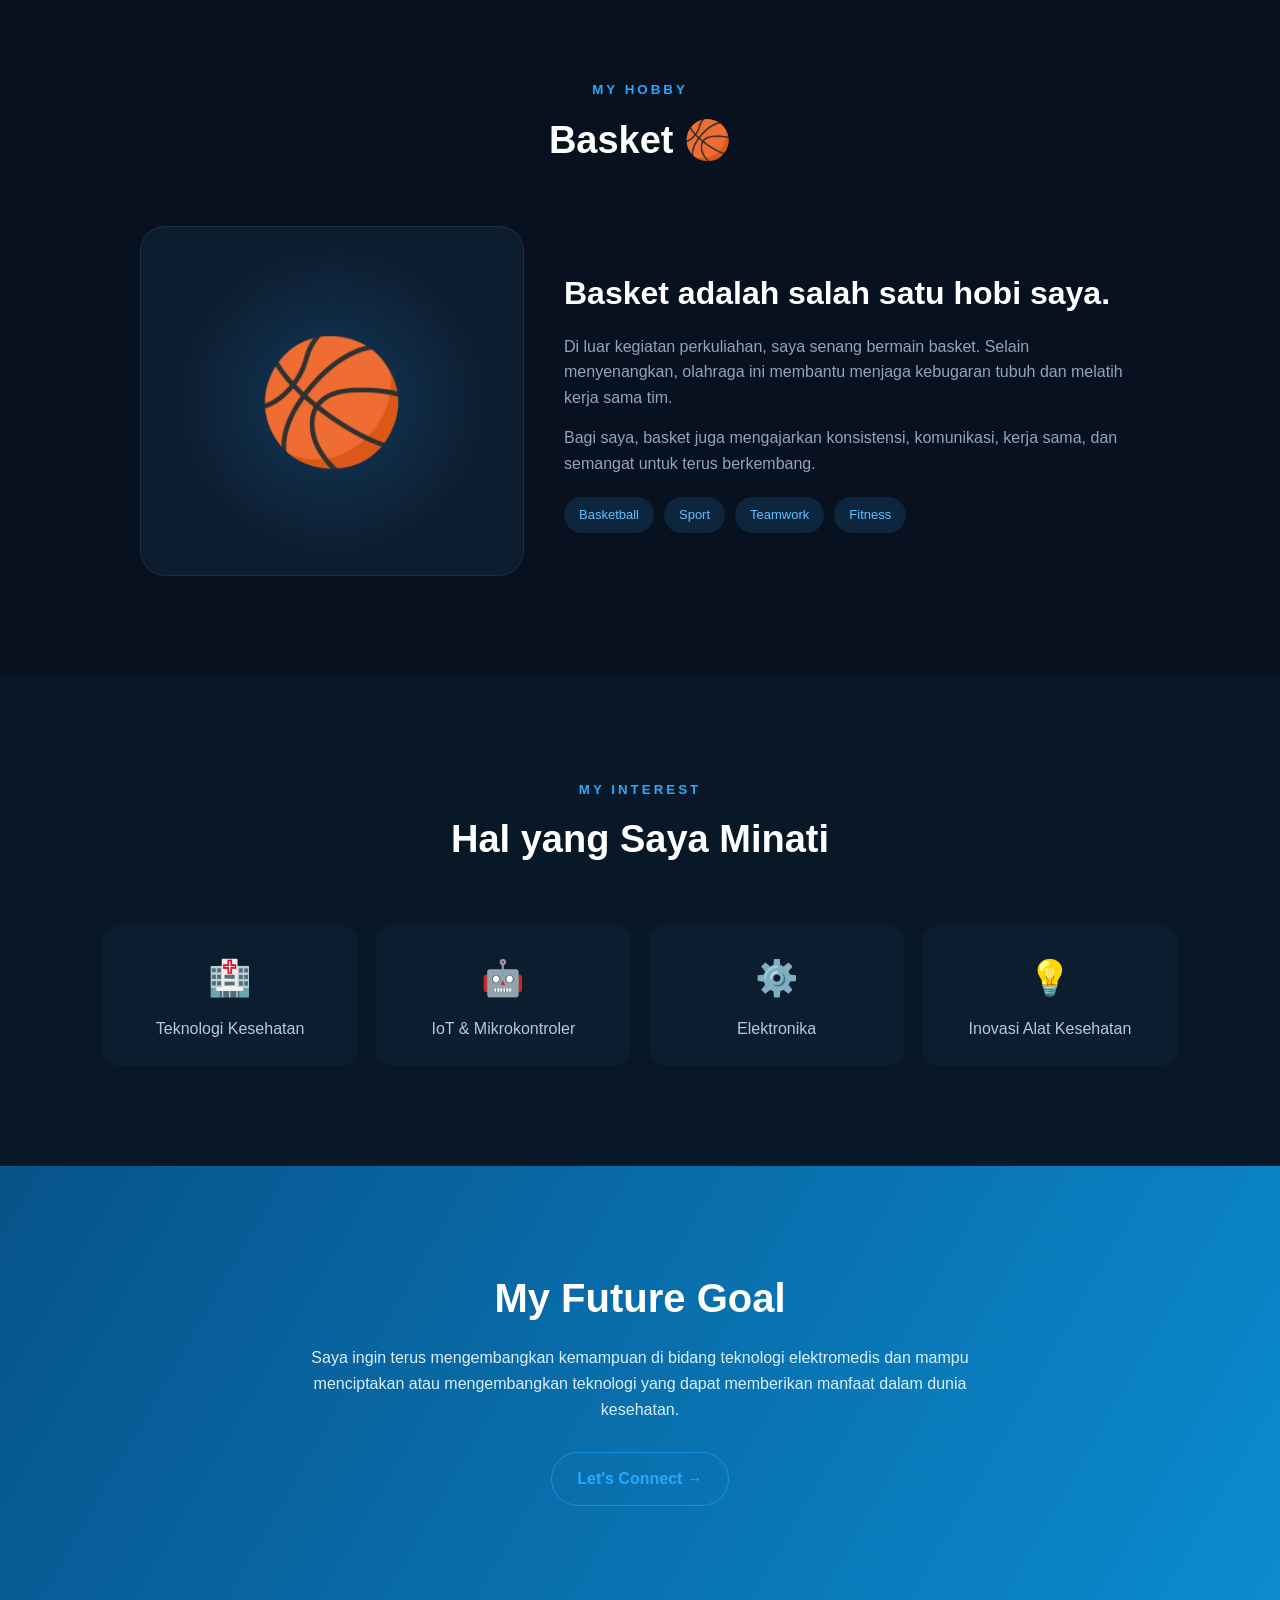
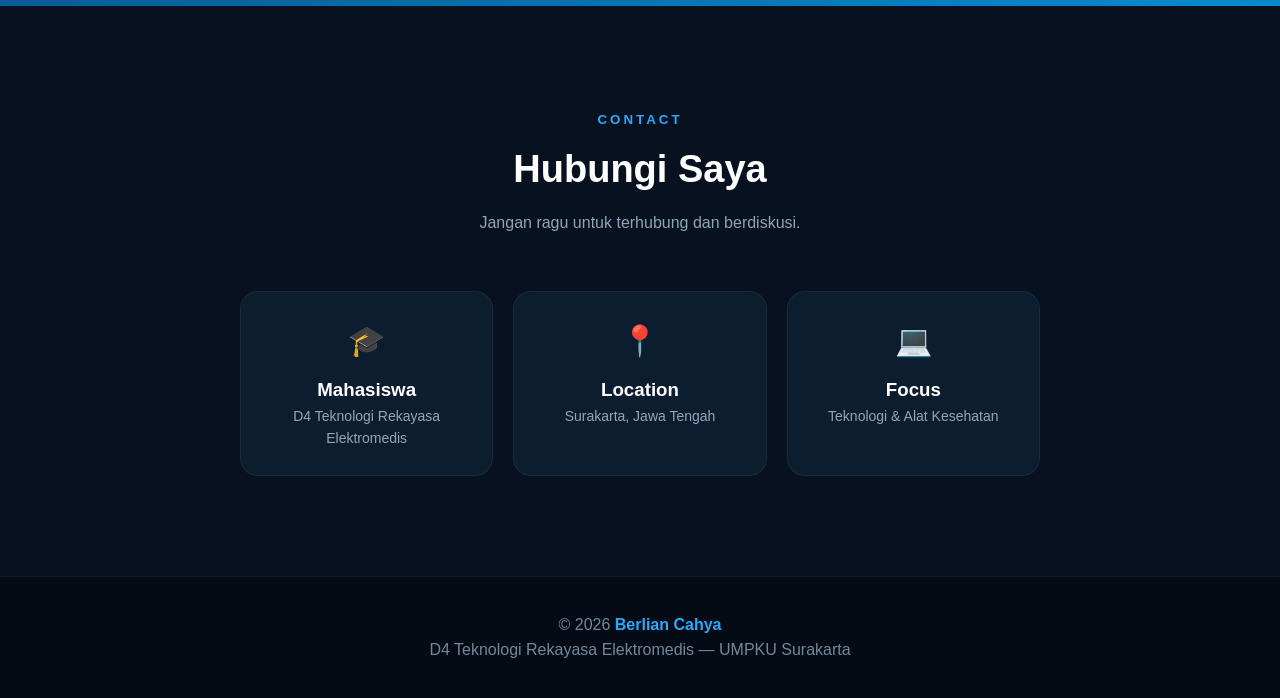
==== commit b9e86d2f: "init" ====
--- a/modul3.html/tugas diri.html
+++ b/modul3.html/tugas diri.html
@@ -1,481 +1,810 @@
-```html
 <!DOCTYPE html>
 <html lang="id">
 <head>
-<meta charset="UTF-8">
-<meta name="viewport" content="width=device-width, initial-scale=1.0">
-
-<title>UMPKU Surakarta</title>
-
-<style>
-* {
-    margin: 0;
-    padding: 0;
-    box-sizing: border-box;
-    scroll-behavior: smooth;
-}
-
-body {
-    font-family: Arial, sans-serif;
-    background: #f5f9ff;
-    color: #18324a;
-}
-
-/* NAVBAR */
-nav {
-    position: fixed;
-    top: 0;
-    width: 100%;
-    background: rgba(5, 65, 120, 0.96);
-    padding: 18px 8%;
-    display: flex;
-    justify-content: space-between;
-    align-items: center;
-    z-index: 1000;
-}
-
-.logo {
-    color: white;
-    font-size: 22px;
-    font-weight: bold;
-}
-
-.logo span {
-    color: #69d5ff;
-}
-
-nav ul {
-    list-style: none;
-    display: flex;
-    gap: 30px;
-}
-
-nav ul li a {
-    color: white;
-    text-decoration: none;
-    font-weight: bold;
-    transition: 0.3s;
-}
-
-nav ul li a:hover {
-    color: #69d5ff;
-}
-
-/* HERO */
-.hero {
-    min-height: 100vh;
-    padding: 140px 8% 80px;
-    display: flex;
-    align-items: center;
-    justify-content: space-between;
-    gap: 50px;
-
-    background:
-        linear-gradient(120deg,
-        rgba(0,72,135,0.95),
-        rgba(0,151,218,0.85)),
-        url("https://images.unsplash.com/photo-1562774053-701939374585?auto=format&fit=crop&w=1600&q=80");
-
-    background-size: cover;
-    background-position: center;
-
-    color: white;
-}
-
-.hero-text {
-    max-width: 650px;
-}
-
-.hero-text small {
-    letter-spacing: 3px;
-    color: #8ee4ff;
-    font-weight: bold;
-}
-
-.hero h1 {
-    font-size: 55px;
-    line-height: 1.1;
-    margin: 20px 0;
-}
-
-.hero h1 span {
-    color: #74dcff;
-}
-
-.hero p {
-    font-size: 19px;
-    line-height: 1.7;
-    margin-bottom: 30px;
-    color: #e5f7ff;
-}
-
-.btn {
-    display: inline-block;
-    padding: 14px 28px;
-    background: white;
-    color: #0568a8;
-    border-radius: 30px;
-    text-decoration: none;
-    font-weight: bold;
-    transition: 0.3s;
-}
-
-.btn:hover {
-    transform: translateY(-4px);
-    box-shadow: 0 10px 25px rgba(0,0,0,0.25);
-}
-
-/* HERO CARD */
-.hero-card {
-    width: 300px;
-    padding: 35px;
-    text-align: center;
-    border-radius: 25px;
-    background: rgba(255,255,255,0.15);
-    backdrop-filter: blur(12px);
-    border: 1px solid rgba(255,255,255,0.3);
-}
-
-.logo-campus {
-    width: 120px;
-    height: 120px;
-    margin: auto;
-    border-radius: 50%;
-    background: white;
-    color: #0568a8;
-    display: flex;
-    justify-content: center;
-    align-items: center;
-    font-size: 22px;
-    font-weight: bold;
-}
-
-.hero-card h3 {
-    margin: 20px 0 10px;
-}
-
-/* SECTION */
-section {
-    padding: 90px 8%;
-}
-
-.judul {
-    text-align: center;
-    margin-bottom: 50px;
-}
-
-.judul small {
-    color: #0784c9;
-    letter-spacing: 3px;
-    font-weight: bold;
-}
-
-.judul h2 {
-    font-size: 38px;
-    margin-top: 10px;
-}
-
-/* PROFIL */
-.profil {
-    display: grid;
-    grid-template-columns: 1fr 1fr;
-    gap: 60px;
-    align-items: center;
-}
-
-.profil img {
-    width: 100%;
-    height: 350px;
-    object-fit: cover;
-    border-radius: 25px;
-    box-shadow: 0 15px 35px rgba(0,0,0,0.12);
-}
-
-.profil-text h3 {
-    font-size: 30px;
-    margin-bottom: 20px;
-}
-
-.profil-text p {
-    color: #607487;
-    line-height: 1.8;
-    margin-bottom: 15px;
-}
-
-/* KEUNGGULAN */
-.keunggulan {
-    background: #eef7ff;
-}
-
-.cards {
-    display: grid;
-    grid-template-columns: repeat(3, 1fr);
-    gap: 25px;
-}
-
-.card {
-    background: white;
-    padding: 35px;
-    border-radius: 20px;
-    box-shadow: 0 8px 25px rgba(0,70,130,0.08);
-    transition: 0.3s;
-}
-
-.card:hover {
-    transform: translateY(-10px);
-    box-shadow: 0 15px 35px rgba(0,70,130,0.15);
-}
-
-.icon {
-    font-size: 45px;
-    margin-bottom: 20px;
-}
-
-.card h3 {
-    margin-bottom: 12px;
-    font-size: 21px;
-}
-
-.card p {
-    color: #66798c;
-    line-height: 1.7;
-}
-
-/* STATISTIK */
-.statistik {
-    display: grid;
-    grid-template-columns: repeat(4, 1fr);
-    gap: 20px;
-    text-align: center;
-}
-
-.stat {
-    background: white;
-    padding: 30px;
-    border-radius: 18px;
-    box-shadow: 0 5px 20px rgba(0,0,0,0.07);
-}
-
-.stat h2 {
-    color: #0784c9;
-    font-size: 38px;
-}
-
-.stat p {
-    color: #66798c;
-}
-
-/* CTA */
-.cta {
-    padding: 80px 8%;
-    text-align: center;
-    background: linear-gradient(120deg, #00579a, #009fe3);
-    color: white;
-}
-
-.cta h2 {
-    font-size: 38px;
-    margin-bottom: 15px;
-}
-
-.cta p {
-    margin-bottom: 30px;
-}
-
-/* FOOTER */
-footer {
-    background: #052f52;
-    color: white;
-    padding: 45px 8%;
-    display: flex;
-    justify-content: space-between;
-    flex-wrap: wrap;
-    gap: 30px;
-}
-
-footer h3 {
-    margin-bottom: 10px;
-}
-
-footer p {
-    color: #b8d0e2;
-    margin-top: 5px;
-}
-
-/* RESPONSIVE */
-@media(max-width: 800px) {
-
-    nav {
-        padding: 15px 5%;
-    }
-
-    nav ul {
-        gap: 12px;
-        font-size: 13px;
-    }
-
-    .hero {
-        flex-direction: column;
-        text-align: center;
-        padding-top: 130px;
-    }
-
-    .hero h1 {
-        font-size: 40px;
-    }
-
-    .hero-card {
-        width: 280px;
-    }
-
-    .profil {
-        grid-template-columns: 1fr;
-    }
-
-    .cards {
-        grid-template-columns: 1fr;
-    }
-
-    .statistik {
-        grid-template-columns: 1fr 1fr;
-    }
-
-    footer {
-        text-align: center;
-        justify-content: center;
-    }
-}
-
-@media(max-width: 500px) {
-
-    .logo {
-        font-size: 16px;
-    }
-
-    nav ul {
-        gap: 8px;
-    }
-
-    .hero h1 {
-        font-size: 32px;
-    }
-
-    .hero p {
-        font-size: 16px;
-    }
-
-    .statistik {
-        grid-template-columns: 1fr;
-    }
-
-    .judul h2 {
-        font-size: 30px;
-    }
-}
-</style>
+    <meta charset="UTF-8">
+    <meta name="viewport" content="width=device-width, initial-scale=1.0">
+
+    <title>Berlian Cahya | Portfolio</title>
+
+    <style>
+        * {
+            margin: 0;
+            padding: 0;
+            box-sizing: border-box;
+            scroll-behavior: smooth;
+        }
+
+        body {
+            font-family: Arial, Helvetica, sans-serif;
+            background: #07111f;
+            color: #ffffff;
+            line-height: 1.6;
+        }
+
+        /* ================= NAVBAR ================= */
+
+        nav {
+            position: fixed;
+            top: 0;
+            width: 100%;
+            padding: 18px 8%;
+            display: flex;
+            justify-content: space-between;
+            align-items: center;
+            background: rgba(7, 17, 31, 0.92);
+            backdrop-filter: blur(12px);
+            z-index: 1000;
+            border-bottom: 1px solid rgba(255,255,255,0.08);
+        }
+
+        .logo {
+            font-size: 23px;
+            font-weight: bold;
+            color: #ffffff;
+        }
+
+        .logo span {
+            color: #28a9ff;
+        }
+
+        nav ul {
+            display: flex;
+            list-style: none;
+            gap: 28px;
+        }
+
+        nav ul li a {
+            text-decoration: none;
+            color: #d9e7f5;
+            font-size: 14px;
+            transition: 0.3s;
+        }
+
+        nav ul li a:hover {
+            color: #28a9ff;
+        }
+
+
+        /* ================= HERO ================= */
+
+        .hero {
+            min-height: 100vh;
+            padding: 130px 8% 80px;
+
+            display: flex;
+            justify-content: space-between;
+            align-items: center;
+            gap: 70px;
+
+            background:
+                radial-gradient(
+                    circle at 80% 20%,
+                    rgba(0, 143, 255, 0.20),
+                    transparent 30%
+                ),
+                radial-gradient(
+                    circle at 20% 80%,
+                    rgba(0, 91, 255, 0.12),
+                    transparent 30%
+                ),
+                #07111f;
+        }
+
+        .hero-text {
+            max-width: 650px;
+        }
+
+        .hello {
+            color: #28a9ff;
+            font-size: 15px;
+            font-weight: bold;
+            letter-spacing: 3px;
+            margin-bottom: 15px;
+        }
+
+        .hero h1 {
+            font-size: 65px;
+            line-height: 1.05;
+            margin-bottom: 15px;
+        }
+
+        .hero h1 span {
+            color: #28a9ff;
+        }
+
+        .hero h2 {
+            font-size: 25px;
+            color: #c4d7e9;
+            margin-bottom: 20px;
+            font-weight: normal;
+        }
+
+        .hero p {
+            color: #9db1c5;
+            font-size: 17px;
+            max-width: 600px;
+            margin-bottom: 30px;
+        }
+
+        .buttons {
+            display: flex;
+            gap: 15px;
+            flex-wrap: wrap;
+        }
+
+        .btn {
+            display: inline-block;
+            padding: 13px 25px;
+            border-radius: 30px;
+            text-decoration: none;
+            font-weight: bold;
+            transition: 0.3s;
+        }
+
+        .btn-primary {
+            background: #168fe0;
+            color: white;
+        }
+
+        .btn-primary:hover {
+            background: #28a9ff;
+            transform: translateY(-4px);
+            box-shadow: 0 10px 30px rgba(40,169,255,0.3);
+        }
+
+        .btn-outline {
+            border: 1px solid #168fe0;
+            color: #28a9ff;
+        }
+
+        .btn-outline:hover {
+            background: #168fe0;
+            color: white;
+            transform: translateY(-4px);
+        }
+
+
+        /* ================= FOTO ================= */
+
+        .hero-photo {
+            position: relative;
+            width: 360px;
+            height: 480px;
+            flex-shrink: 0;
+        }
+
+        .hero-photo::before {
+            content: "";
+            position: absolute;
+            width: 100%;
+            height: 100%;
+            border: 2px solid #168fe0;
+            border-radius: 30px;
+            transform: rotate(6deg);
+            right: -18px;
+            top: 18px;
+            opacity: 0.5;
+        }
+
+        .hero-photo img {
+            position: relative;
+            width: 100%;
+            height: 100%;
+            object-fit: cover;
+            object-position: center;
+            border-radius: 30px;
+            border: 3px solid rgba(40,169,255,0.5);
+            box-shadow:
+                0 0 40px rgba(0,145,255,0.20),
+                0 25px 60px rgba(0,0,0,0.5);
+        }
+
+
+        /* ================= GENERAL SECTION ================= */
+
+        section {
+            padding: 100px 8%;
+        }
+
+        .section-title {
+            text-align: center;
+            margin-bottom: 55px;
+        }
+
+        .section-title small {
+            color: #28a9ff;
+            letter-spacing: 3px;
+            font-weight: bold;
+        }
+
+        .section-title h2 {
+            font-size: 38px;
+            margin-top: 8px;
+        }
+
+        .section-title p {
+            color: #8fa5b9;
+            max-width: 600px;
+            margin: 10px auto 0;
+        }
+
+
+        /* ================= ABOUT ================= */
+
+        .about {
+            background: #091827;
+        }
+
+        .about-container {
+            max-width: 1100px;
+            margin: auto;
+
+            display: grid;
+            grid-template-columns: 1fr 1fr;
+            gap: 50px;
+            align-items: center;
+        }
+
+        .about-text h3 {
+            font-size: 28px;
+            margin-bottom: 20px;
+        }
+
+        .about-text p {
+            color: #9db1c5;
+            margin-bottom: 15px;
+        }
+
+        .biodata {
+            background: #0d1d30;
+            border: 1px solid rgba(255,255,255,0.08);
+            border-radius: 20px;
+            padding: 30px;
+        }
+
+        .data {
+            display: flex;
+            justify-content: space-between;
+            gap: 20px;
+            padding: 13px 0;
+            border-bottom: 1px solid rgba(255,255,255,0.08);
+        }
+
+        .data:last-child {
+            border-bottom: none;
+        }
+
+        .data span:first-child {
+            color: #7f95aa;
+        }
+
+        .data span:last-child {
+            text-align: right;
+            font-weight: bold;
+            color: #e8f4ff;
+        }
+
+
+        /* ================= EDUCATION ================= */
+
+        .education-card {
+            max-width: 900px;
+            margin: auto;
+            background: linear-gradient(
+                135deg,
+                #0c243b,
+                #0b1a2d
+            );
+
+            padding: 40px;
+            border-radius: 25px;
+            border-left: 5px solid #168fe0;
+            box-shadow: 0 15px 40px rgba(0,0,0,0.25);
+        }
+
+        .education-card .year {
+            color: #28a9ff;
+            font-weight: bold;
+            margin-bottom: 10px;
+        }
+
+        .education-card h3 {
+            font-size: 26px;
+            margin-bottom: 8px;
+        }
+
+        .education-card h4 {
+            color: #a8bfd3;
+            font-weight: normal;
+            margin-bottom: 20px;
+        }
+
+        .education-card p {
+            color: #8fa5b9;
+        }
+
+
+        /* ================= SKILLS ================= */
+
+        .skills {
+            background: #091827;
+        }
+
+        .skill-grid {
+            max-width: 1100px;
+            margin: auto;
+
+            display: grid;
+            grid-template-columns: repeat(3, 1fr);
+            gap: 22px;
+        }
+
+        .skill-card {
+            background: #0d1d30;
+            padding: 30px;
+            border-radius: 20px;
+            border: 1px solid rgba(255,255,255,0.06);
+            transition: 0.3s;
+        }
+
+        .skill-card:hover {
+            transform: translateY(-8px);
+            border-color: #168fe0;
+            box-shadow: 0 15px 35px rgba(0,145,255,0.12);
+        }
+
+        .skill-icon {
+            font-size: 40px;
+            margin-bottom: 15px;
+        }
+
+        .skill-card h3 {
+            margin-bottom: 10px;
+        }
+
+        .skill-card p {
+            color: #849aae;
+            font-size: 14px;
+        }
+
+
+        /* ================= HOBBY ================= */
+
+        .hobby-container {
+            max-width: 1000px;
+            margin: auto;
+
+            display: grid;
+            grid-template-columns: 0.8fr 1.2fr;
+            gap: 40px;
+            align-items: center;
+        }
+
+        .basket {
+            height: 350px;
+            border-radius: 25px;
+
+            display: flex;
+            justify-content: center;
+            align-items: center;
+
+            font-size: 120px;
+
+            background:
+                radial-gradient(
+                    circle,
+                    rgba(40,169,255,0.20),
+                    transparent 60%
+                ),
+                #0d1d30;
+
+            border: 1px solid rgba(255,255,255,0.08);
+        }
+
+        .hobby-text h3 {
+            font-size: 32px;
+            margin-bottom: 15px;
+        }
+
+        .hobby-text p {
+            color: #91a6ba;
+            margin-bottom: 15px;
+        }
+
+        .hobby-list {
+            margin-top: 20px;
+            display: flex;
+            flex-wrap: wrap;
+            gap: 10px;
+        }
+
+        .tag {
+            padding: 8px 15px;
+            border-radius: 20px;
+            background: #0d263d;
+            color: #5fc1ff;
+            font-size: 13px;
+        }
+
+
+        /* ================= INTEREST ================= */
+
+        .interest {
+            background: #091827;
+        }
+
+        .interest-grid {
+            max-width: 1100px;
+            margin: auto;
+
+            display: grid;
+            grid-template-columns: repeat(4, 1fr);
+            gap: 18px;
+        }
+
+        .interest-card {
+            padding: 25px;
+            background: #0d1d30;
+            border-radius: 18px;
+            text-align: center;
+            transition: 0.3s;
+        }
+
+        .interest-card:hover {
+            transform: translateY(-6px);
+        }
+
+        .interest-card div {
+            font-size: 35px;
+            margin-bottom: 10px;
+        }
+
+        .interest-card p {
+            color: #b6c9da;
+        }
+
+
+        /* ================= GOAL ================= */
+
+        .goal {
+            padding: 100px 8%;
+            text-align: center;
+
+            background:
+                linear-gradient(
+                    120deg,
+                    #07538a,
+                    #0b8bcf
+                );
+        }
+
+        .goal h2 {
+            font-size: 40px;
+            margin-bottom: 15px;
+        }
+
+        .goal p {
+            max-width: 700px;
+            margin: auto auto 30px;
+            color: #d9f0ff;
+        }
+
+
+        /* ================= CONTACT ================= */
+
+        .contact-container {
+            max-width: 800px;
+            margin: auto;
+
+            display: grid;
+            grid-template-columns: repeat(3, 1fr);
+            gap: 20px;
+        }
+
+        .contact-card {
+            background: #0d1d30;
+            padding: 25px;
+            text-align: center;
+            border-radius: 18px;
+            border: 1px solid rgba(255,255,255,0.06);
+        }
+
+        .contact-card div {
+            font-size: 30px;
+            margin-bottom: 10px;
+        }
+
+        .contact-card p {
+            color: #91a6ba;
+            font-size: 14px;
+        }
+
+
+        /* ================= FOOTER ================= */
+
+        footer {
+            background: #040b14;
+            padding: 35px 8%;
+            text-align: center;
+            color: #73889b;
+            border-top: 1px solid rgba(255,255,255,0.06);
+        }
+
+        footer strong {
+            color: #28a9ff;
+        }
+
+
+        /* ================= RESPONSIVE ================= */
+
+        @media(max-width: 900px) {
+
+            nav {
+                padding: 15px 5%;
+            }
+
+            nav ul {
+                gap: 15px;
+            }
+
+            .hero {
+                flex-direction: column-reverse;
+                text-align: center;
+                padding-top: 120px;
+            }
+
+            .hero-text {
+                max-width: 700px;
+            }
+
+            .buttons {
+                justify-content: center;
+            }
+
+            .hero h1 {
+                font-size: 48px;
+            }
+
+            .hero-photo {
+                width: 300px;
+                height: 400px;
+            }
+
+            .about-container,
+            .hobby-container {
+                grid-template-columns: 1fr;
+            }
+
+            .skill-grid {
+                grid-template-columns: repeat(2, 1fr);
+            }
+
+            .interest-grid {
+                grid-template-columns: repeat(2, 1fr);
+            }
+
+            .contact-container {
+                grid-template-columns: 1fr;
+            }
+        }
+
+
+        @media(max-width: 600px) {
+
+            nav {
+                position: relative;
+            }
+
+            nav ul {
+                display: none;
+            }
+
+            .hero {
+                min-height: auto;
+                padding: 80px 6% 70px;
+            }
+
+            .hero h1 {
+                font-size: 40px;
+            }
+
+            .hero h2 {
+                font-size: 20px;
+            }
+
+            .hero p {
+                font-size: 15px;
+            }
+
+            .hero-photo {
+                width: 260px;
+                height: 350px;
+            }
+
+            section {
+                padding: 70px 6%;
+            }
+
+            .section-title h2 {
+                font-size: 30px;
+            }
+
+            .skill-grid {
+                grid-template-columns: 1fr;
+            }
+
+            .interest-grid {
+                grid-template-columns: 1fr 1fr;
+            }
+
+            .data {
+                flex-direction: column;
+                gap: 3px;
+            }
+
+            .data span:last-child {
+                text-align: left;
+            }
+
+            .goal h2 {
+                font-size: 30px;
+            }
+        }
+    </style>
 </head>
 
+
 <body>
 
-<!-- NAVBAR -->
+
+<!-- ================= NAVBAR ================= -->
+
 <nav>
 
     <div class="logo">
-        UMPKU<span>.</span>
+        Berlian<span>.</span>
     </div>
 
     <ul>
-        <li><a href="#beranda">Beranda</a></li>
-        <li><a href="#profil">Profil</a></li>
-        <li><a href="#fasilitas">Fasilitas</a></li>
-        <li><a href="#kontak">Kontak</a></li>
+        <li><a href="#home">Home</a></li>
+        <li><a href="#about">About</a></li>
+        <li><a href="#education">Education</a></li>
+        <li><a href="#skills">Skills</a></li>
+        <li><a href="#hobby">Hobby</a></li>
+        <li><a href="#contact">Contact</a></li>
     </ul>
 
 </nav>
 
 
-<!-- HERO -->
-<header class="hero" id="beranda">
+<!-- ================= HERO ================= -->
+
+<header class="hero" id="home">
 
     <div class="hero-text">
 
-        <small>UNIVERSITAS MUHAMMADIYAH PKU SURAKARTA</small>
+        <div class="hello">
+            HELLO, I'M
+        </div>
 
         <h1>
-            Membangun Generasi
-            <span>Berkemajuan</span>
+            Berlian<br>
+            <span>Cahya.</span>
         </h1>
 
+        <h2>
+            Mahasiswa D4 Teknologi Rekayasa Elektromedis
+        </h2>
+
         <p>
-            Universitas Muhammadiyah PKU Surakarta hadir untuk
-            menciptakan pendidikan yang unggul, inovatif, dan
-            berlandaskan nilai-nilai Islami.
+            Mahasiswa semester 5 di Universitas Muhammadiyah PKU
+            Surakarta yang memiliki ketertarikan pada teknologi,
+            elektronika, pemrograman, dan pengembangan alat kesehatan.
         </p>
 
-        <a href="#profil" class="btn">
-            Jelajahi Kampus →
-        </a>
-
-    </div>
-
-
-    <div class="hero-card">
-
-        <div class="logo-campus">
-            UMPKU
-        </div>
-
-        <h3>Kampus Berkemajuan</h3>
+        <div class="buttons">
+
+            <a href="#about" class="btn btn-primary">
+                Tentang Saya
+            </a>
+
+            <a href="#contact" class="btn btn-outline">
+                Hubungi Saya
+            </a>
+
+        </div>
+
+    </div>
+
+
+    <div class="hero-photo">
+
+        <img
+            src="foto-berlian.jpg"
+            alt="Foto Berlian Cahya"
+        >
+
+    </div>
+
+</header>
+
+
+<!-- ================= ABOUT ================= -->
+
+<section class="about" id="about">
+
+    <div class="section-title">
+
+        <small>ABOUT ME</small>
+
+        <h2>Tentang Saya</h2>
 
         <p>
-            Pendidikan • Teknologi • Karakter
+            Mengenal lebih dekat profil dan perjalanan pendidikan saya.
         </p>
 
     </div>
 
-</header>
-
-
-<!-- PROFIL -->
-<section id="profil">
-
-    <div class="judul">
-
-        <small>TENTANG KAMI</small>
-
-        <h2>Profil Kampus</h2>
-
-    </div>
-
-
-    <div class="profil">
-
-        <img
-        src="https://images.unsplash.com/photo-1564981797816-1043664bf78d?auto=format&fit=crop&w=900&q=80"
-        alt="Gedung Kampus">
-
-
-        <div class="profil-text">
-
-            <h3>Universitas Muhammadiyah PKU Surakarta</h3>
-
-            <p>
-                Universitas Muhammadiyah PKU Surakarta merupakan
-                perguruan tinggi yang berkomitmen dalam memberikan
-                pendidikan berkualitas kepada mahasiswa.
-            </p>
-
-            <p>
-                Dengan perkembangan teknologi yang semakin pesat,
-                mahasiswa didorong untuk memiliki kemampuan akademik,
-                keterampilan teknologi, serta karakter yang baik.
-            </p>
-
-            <p>
-                Lingkungan pembelajaran yang inovatif menjadi salah
-                satu bagian penting dalam mempersiapkan mahasiswa
-                menghadapi dunia kerja dan perkembangan zaman.
-            </p>
+
+    <div class="about-container">
+
+
+        <div class="about-text">
+
+            <h3>Halo, saya Berlian Cahya 👋</h3>
+
+            <p>
+                Saya merupakan mahasiswa semester 5 Program Studi
+                D4 Teknologi Rekayasa Elektromedis di Universitas
+                Muhammadiyah PKU Surakarta.
+            </p>
+
+            <p>
+                Saya memiliki ketertarikan terhadap perkembangan
+                teknologi, terutama teknologi yang dapat diterapkan
+                dalam bidang kesehatan dan alat elektromedis.
+            </p>
+
+            <p>
+                Selain kegiatan akademik, saya juga senang bermain
+                basket sebagai salah satu cara untuk menjaga kebugaran
+                dan mengisi waktu luang.
+            </p>
+
+        </div>
+
+
+        <div class="biodata">
+
+            <div class="data">
+                <span>Nama</span>
+                <span>Berlian Cahya</span>
+            </div>
+
+            <div class="data">
+                <span>NIM</span>
+                <span>1202405025</span>
+            </div>
+
+            <div class="data">
+                <span>Kampus</span>
+                <span>UMPKU Surakarta</span>
+            </div>
+
+            <div class="data">
+                <span>Program Studi</span>
+                <span>D4 Elektromedis</span>
+            </div>
+
+            <div class="data">
+                <span>Semester</span>
+                <span>5</span>
+            </div>
+
+            <div class="data">
+                <span>Hobi</span>
+                <span>Basket</span>
+            </div>
 
         </div>
 
@@ -484,98 +813,146 @@
 </section>
 
 
-<!-- FASILITAS -->
-<section class="keunggulan" id="fasilitas">
-
-    <div class="judul">
-
-        <small>FASILITAS</small>
-
-        <h2>Layanan & Fasilitas</h2>
-
-    </div>
-
-
-    <div class="cards">
-
-        <div class="card">
-
-            <div class="icon">📚</div>
-
-            <h3>Perpustakaan</h3>
-
-            <p>
-                Mendukung mahasiswa dalam mendapatkan berbagai
-                sumber informasi dan referensi pembelajaran.
-            </p>
-
-        </div>
-
-
-        <div class="card">
-
-            <div class="icon">💻</div>
-
-            <h3>Pembelajaran Digital</h3>
-
-            <p>
-                Pemanfaatan teknologi digital untuk menunjang
-                proses pembelajaran mahasiswa.
-            </p>
-
-        </div>
-
-
-        <div class="card">
-
-            <div class="icon">🔬</div>
-
-            <h3>Laboratorium</h3>
-
-            <p>
-                Fasilitas laboratorium untuk mendukung kegiatan
-                praktikum dan pengembangan keterampilan mahasiswa.
-            </p>
-
-        </div>
+<!-- ================= EDUCATION ================= -->
+
+<section id="education">
+
+    <div class="section-title">
+
+        <small>EDUCATION</small>
+
+        <h2>Pendidikan</h2>
+
+    </div>
+
+
+    <div class="education-card">
+
+        <div class="year">
+            2024 — Sekarang
+        </div>
+
+        <h3>
+            Universitas Muhammadiyah PKU Surakarta
+        </h3>
+
+        <h4>
+            D4 Teknologi Rekayasa Elektromedis
+        </h4>
+
+        <p>
+            Saat ini saya sedang menempuh pendidikan semester 5
+            dengan mempelajari berbagai bidang yang berkaitan
+            dengan teknologi elektromedis, elektronika, sensor,
+            sistem kendali, mikrokontroler, dan peralatan kesehatan.
+        </p>
 
     </div>
 
 </section>
 
 
-<!-- STATISTIK -->
-<section>
-
-    <div class="judul">
-
-        <small>KEHIDUPAN KAMPUS</small>
-
-        <h2>UMPKU Dalam Angka</h2>
-
-    </div>
-
-
-    <div class="statistik">
-
-        <div class="stat">
-            <h2>20+</h2>
-            <p>Program Pendidikan</p>
-        </div>
-
-        <div class="stat">
-            <h2>1000+</h2>
-            <p>Mahasiswa</p>
-        </div>
-
-        <div class="stat">
-            <h2>50+</h2>
-            <p>Dosen & Tenaga Pengajar</p>
-        </div>
-
-        <div class="stat">
-            <h2>10+</h2>
-            <p>Fasilitas Pendidikan</p>
+<!-- ================= SKILLS ================= -->
+
+<section class="skills" id="skills">
+
+    <div class="section-title">
+
+        <small>MY SKILLS</small>
+
+        <h2>Kemampuan</h2>
+
+        <p>
+            Beberapa bidang yang sedang saya pelajari dan kembangkan.
+        </p>
+
+    </div>
+
+
+    <div class="skill-grid">
+
+
+        <div class="skill-card">
+
+            <div class="skill-icon">⚡</div>
+
+            <h3>Elektronika</h3>
+
+            <p>
+                Dasar elektronika, rangkaian, komponen elektronik,
+                dan penerapannya pada alat elektromedis.
+            </p>
+
+        </div>
+
+
+        <div class="skill-card">
+
+            <div class="skill-icon">🔧</div>
+
+            <h3>Arduino</h3>
+
+            <p>
+                Pemrograman mikrokontroler untuk membuat prototype
+                dan sistem kontrol sederhana.
+            </p>
+
+        </div>
+
+
+        <div class="skill-card">
+
+            <div class="skill-icon">💻</div>
+
+            <h3>Pemrograman</h3>
+
+            <p>
+                Mempelajari HTML, CSS, serta pemrograman untuk
+                mendukung pengembangan sistem berbasis teknologi.
+            </p>
+
+        </div>
+
+
+        <div class="skill-card">
+
+            <div class="skill-icon">🎛️</div>
+
+            <h3>Sistem Kendali</h3>
+
+            <p>
+                Mempelajari konsep kontrol dan penerapannya pada
+                sistem elektronik dan peralatan elektromedis.
+            </p>
+
+        </div>
+
+
+        <div class="skill-card">
+
+            <div class="skill-icon">📡</div>
+
+            <h3>Sensor & Transduser</h3>
+
+            <p>
+                Memahami penggunaan sensor untuk mengukur berbagai
+                parameter pada sistem elektromedis.
+            </p>
+
+        </div>
+
+
+        <div class="skill-card">
+
+            <div class="skill-icon">🏥</div>
+
+            <h3>Alat Kesehatan</h3>
+
+            <p>
+                Mempelajari prinsip kerja, penggunaan, pemeliharaan,
+                dan pengembangan peralatan elektromedis.
+            </p>
+
         </div>
 
     </div>
@@ -583,70 +960,214 @@
 </section>
 
 
-<!-- CTA -->
-<section class="cta">
-
-    <h2>Mulai Perjalananmu Bersama UMPKU</h2>
+<!-- ================= HOBBY ================= -->
+
+<section id="hobby">
+
+    <div class="section-title">
+
+        <small>MY HOBBY</small>
+
+        <h2>Basket 🏀</h2>
+
+    </div>
+
+
+    <div class="hobby-container">
+
+        <div class="basket">
+            🏀
+        </div>
+
+
+        <div class="hobby-text">
+
+            <h3>Basket adalah salah satu hobi saya.</h3>
+
+            <p>
+                Di luar kegiatan perkuliahan, saya senang bermain
+                basket. Selain menyenangkan, olahraga ini membantu
+                menjaga kebugaran tubuh dan melatih kerja sama tim.
+            </p>
+
+            <p>
+                Bagi saya, basket juga mengajarkan konsistensi,
+                komunikasi, kerja sama, dan semangat untuk terus
+                berkembang.
+            </p>
+
+
+            <div class="hobby-list">
+
+                <span class="tag">Basketball</span>
+
+                <span class="tag">Sport</span>
+
+                <span class="tag">Teamwork</span>
+
+                <span class="tag">Fitness</span>
+
+            </div>
+
+        </div>
+
+    </div>
+
+</section>
+
+
+<!-- ================= INTEREST ================= -->
+
+<section class="interest">
+
+    <div class="section-title">
+
+        <small>MY INTEREST</small>
+
+        <h2>Hal yang Saya Minati</h2>
+
+    </div>
+
+
+    <div class="interest-grid">
+
+
+        <div class="interest-card">
+
+            <div>🏥</div>
+
+            <p>Teknologi Kesehatan</p>
+
+        </div>
+
+
+        <div class="interest-card">
+
+            <div>🤖</div>
+
+            <p>IoT & Mikrokontroler</p>
+
+        </div>
+
+
+        <div class="interest-card">
+
+            <div>⚙️</div>
+
+            <p>Elektronika</p>
+
+        </div>
+
+
+        <div class="interest-card">
+
+            <div>💡</div>
+
+            <p>Inovasi Alat Kesehatan</p>
+
+        </div>
+
+    </div>
+
+</section>
+
+
+<!-- ================= GOAL ================= -->
+
+<section class="goal">
+
+    <h2>My Future Goal</h2>
 
     <p>
-        Belajar, berkembang, dan menjadi bagian dari generasi
-        yang berkemajuan.
+        Saya ingin terus mengembangkan kemampuan di bidang teknologi
+        elektromedis dan mampu menciptakan atau mengembangkan
+        teknologi yang dapat memberikan manfaat dalam dunia kesehatan.
     </p>
 
-    <a href="#beranda" class="btn">
-        Kembali ke Atas ↑
+    <a href="#contact" class="btn btn-outline">
+        Let's Connect →
     </a>
 
 </section>
 
 
-<!-- FOOTER -->
-<footer id="kontak">
-
-    <div>
-
-        <h3>Universitas Muhammadiyah PKU Surakarta</h3>
+<!-- ================= CONTACT ================= -->
+
+<section id="contact">
+
+    <div class="section-title">
+
+        <small>CONTACT</small>
+
+        <h2>Hubungi Saya</h2>
 
         <p>
-            Praktikum Pemrograman Web
+            Jangan ragu untuk terhubung dan berdiskusi.
         </p>
 
-        <p>
-            Website Profil Kampus
-        </p>
-
-    </div>
-
-
-    <div>
-
-        <h3>Kontak</h3>
-
-        <p>📍 Surakarta, Jawa Tengah</p>
-
-        <p>🌐 Website Kampus</p>
-
-        <p>📧 Informasi Akademik</p>
-
-    </div>
-
-
-    <div>
-
-        <h3>Copyright</h3>
-
-        <p>
-            © 2026 Berlian Cahya
-        </p>
-
-        <p>
-            Mahasiswa Elektromedis
-        </p>
-
-    </div>
+    </div>
+
+
+    <div class="contact-container">
+
+
+        <div class="contact-card">
+
+            <div>🎓</div>
+
+            <h3>Mahasiswa</h3>
+
+            <p>
+                D4 Teknologi Rekayasa Elektromedis
+            </p>
+
+        </div>
+
+
+        <div class="contact-card">
+
+            <div>📍</div>
+
+            <h3>Location</h3>
+
+            <p>
+                Surakarta, Jawa Tengah
+            </p>
+
+        </div>
+
+
+        <div class="contact-card">
+
+            <div>💻</div>
+
+            <h3>Focus</h3>
+
+            <p>
+                Teknologi & Alat Kesehatan
+            </p>
+
+        </div>
+
+    </div>
+
+</section>
+
+
+<!-- ================= FOOTER ================= -->
+
+<footer>
+
+    <p>
+        © 2026 <strong>Berlian Cahya</strong>
+    </p>
+
+    <p>
+        D4 Teknologi Rekayasa Elektromedis — UMPKU Surakarta
+    </p>
 
 </footer>
 
+
 </body>
-</html>
-```
+</html>
